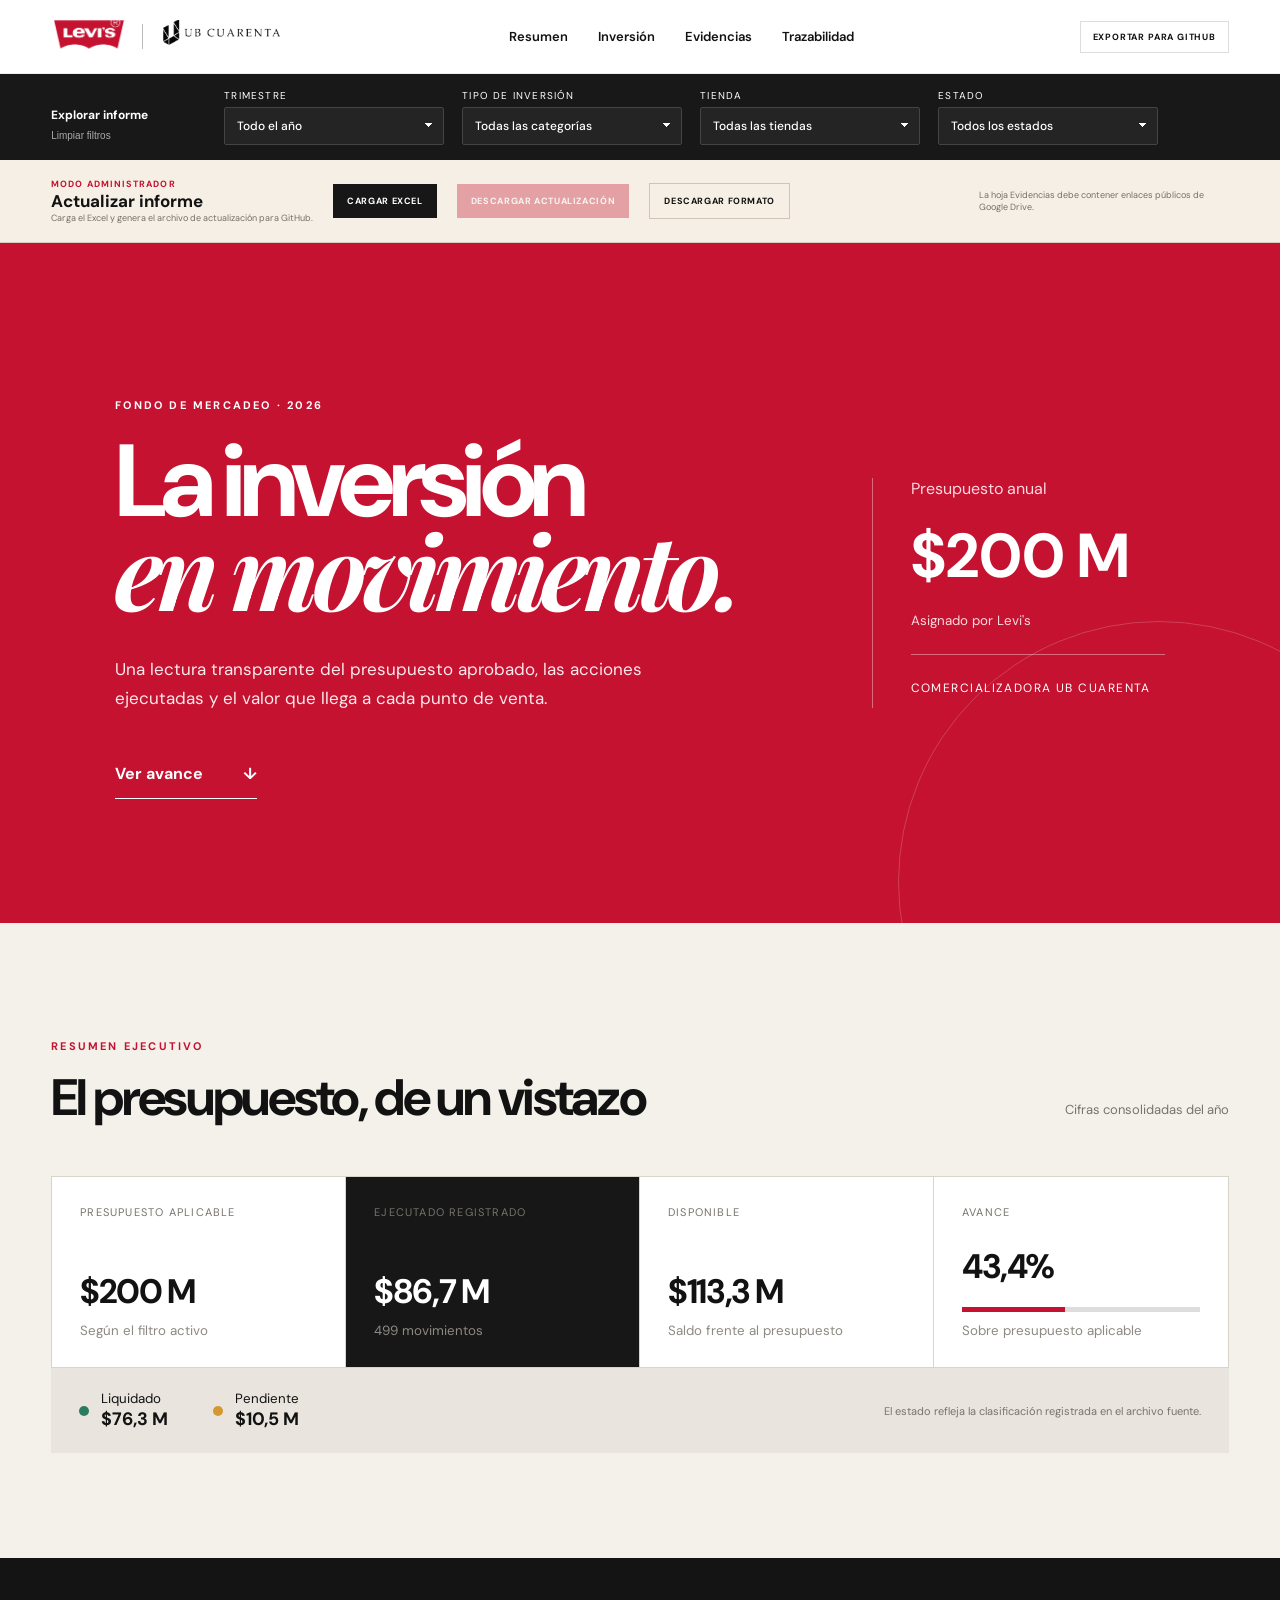
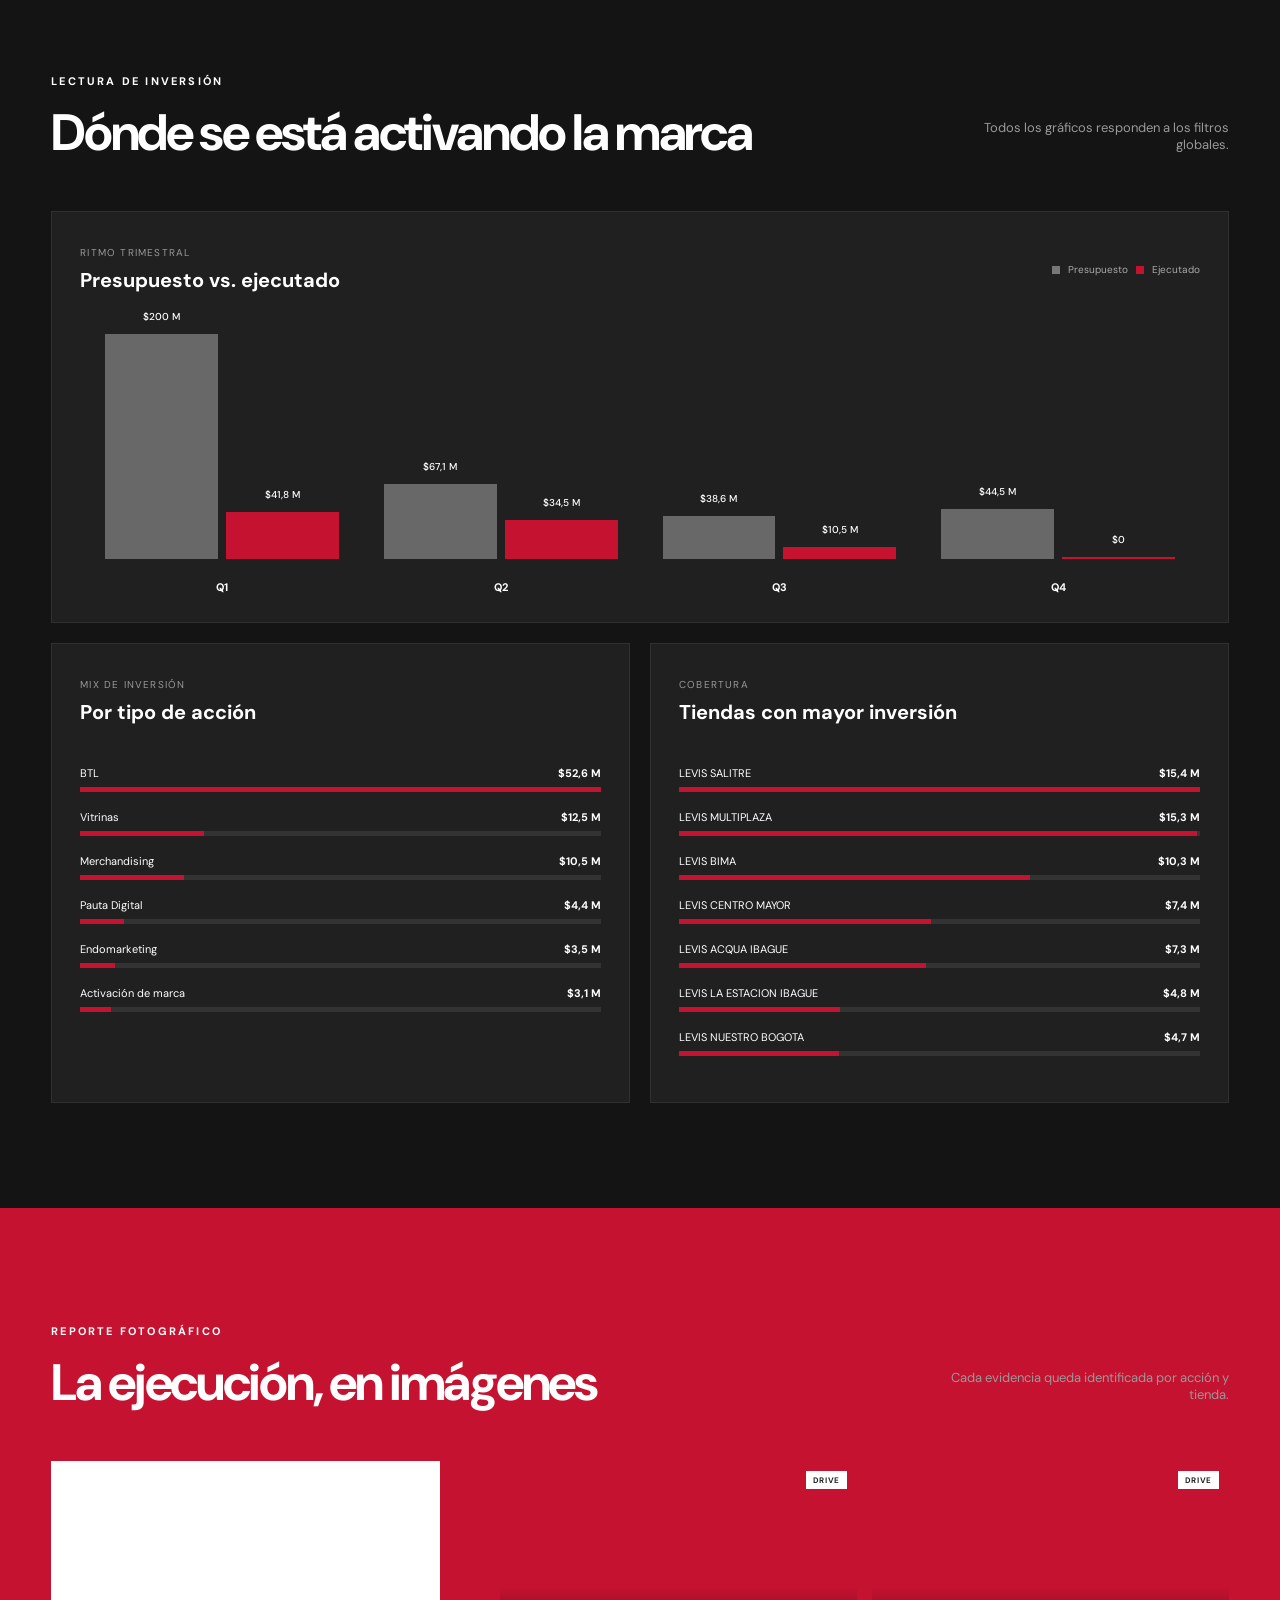
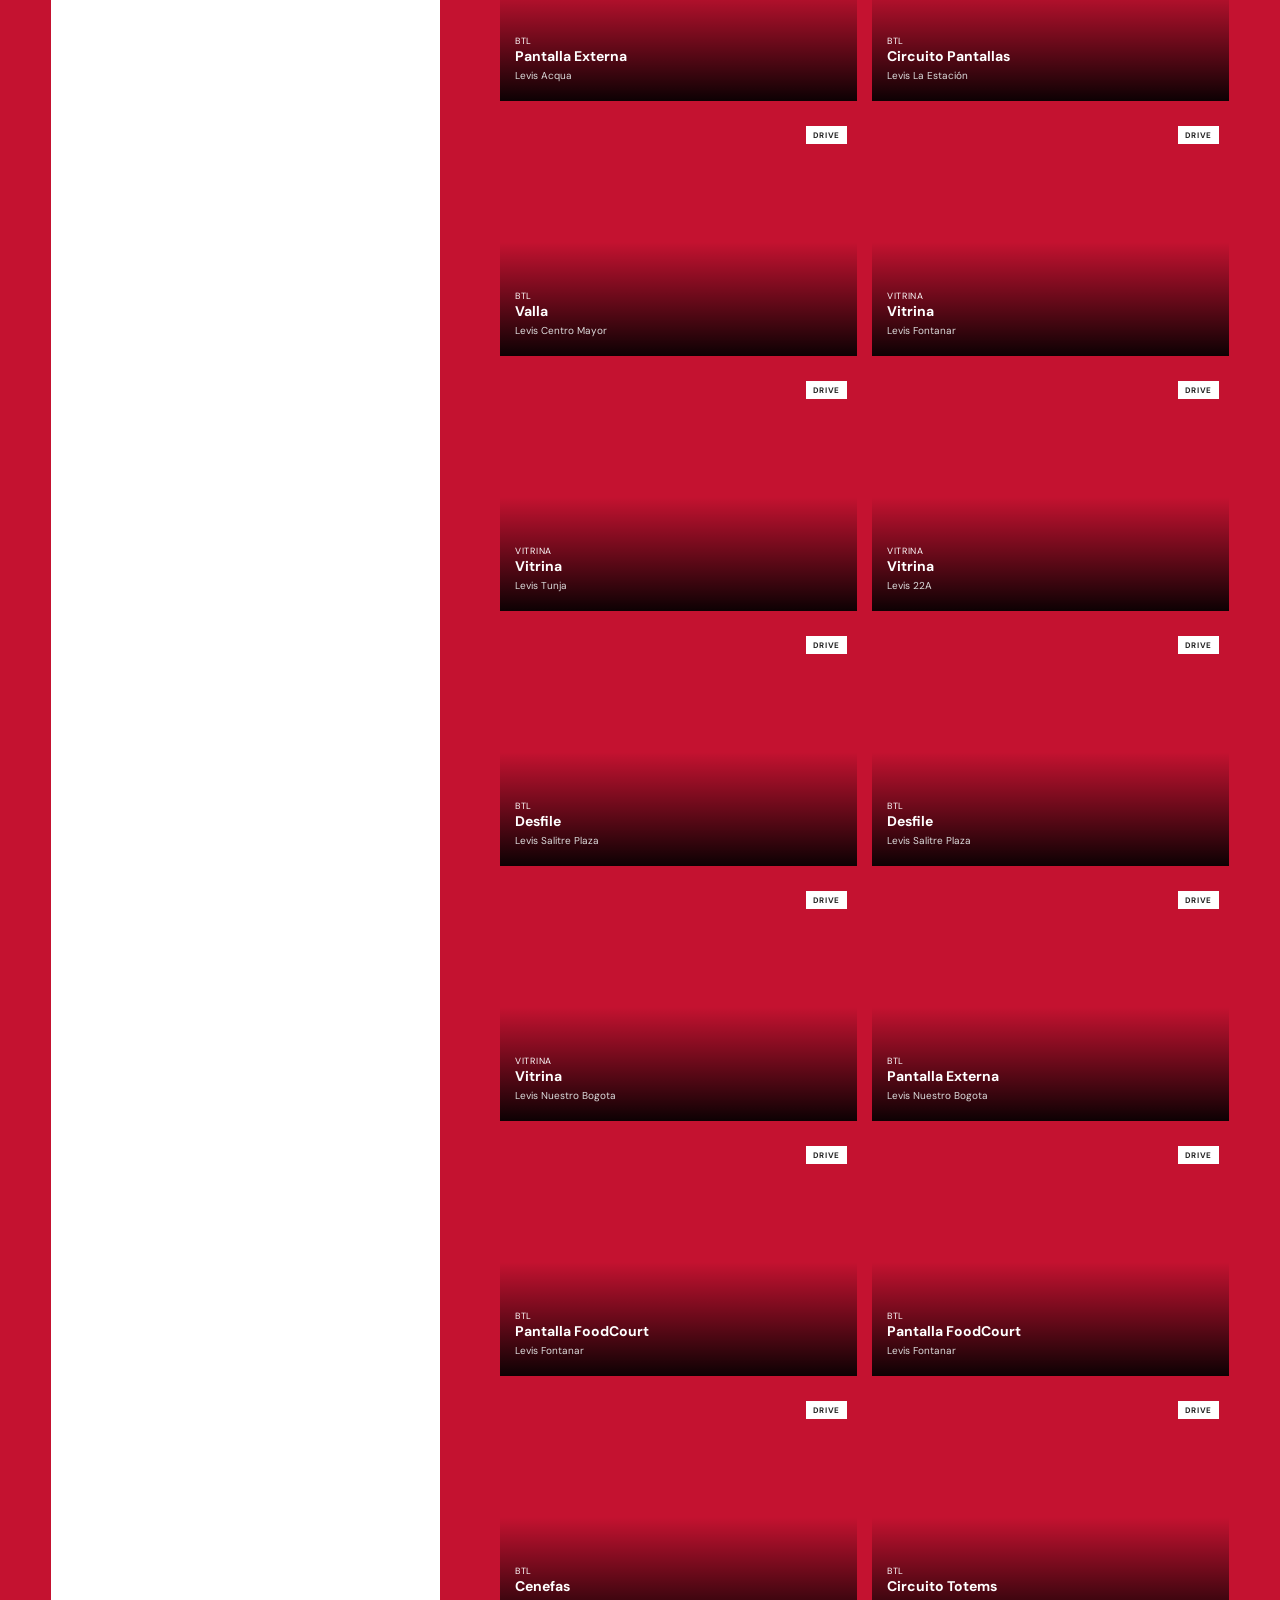
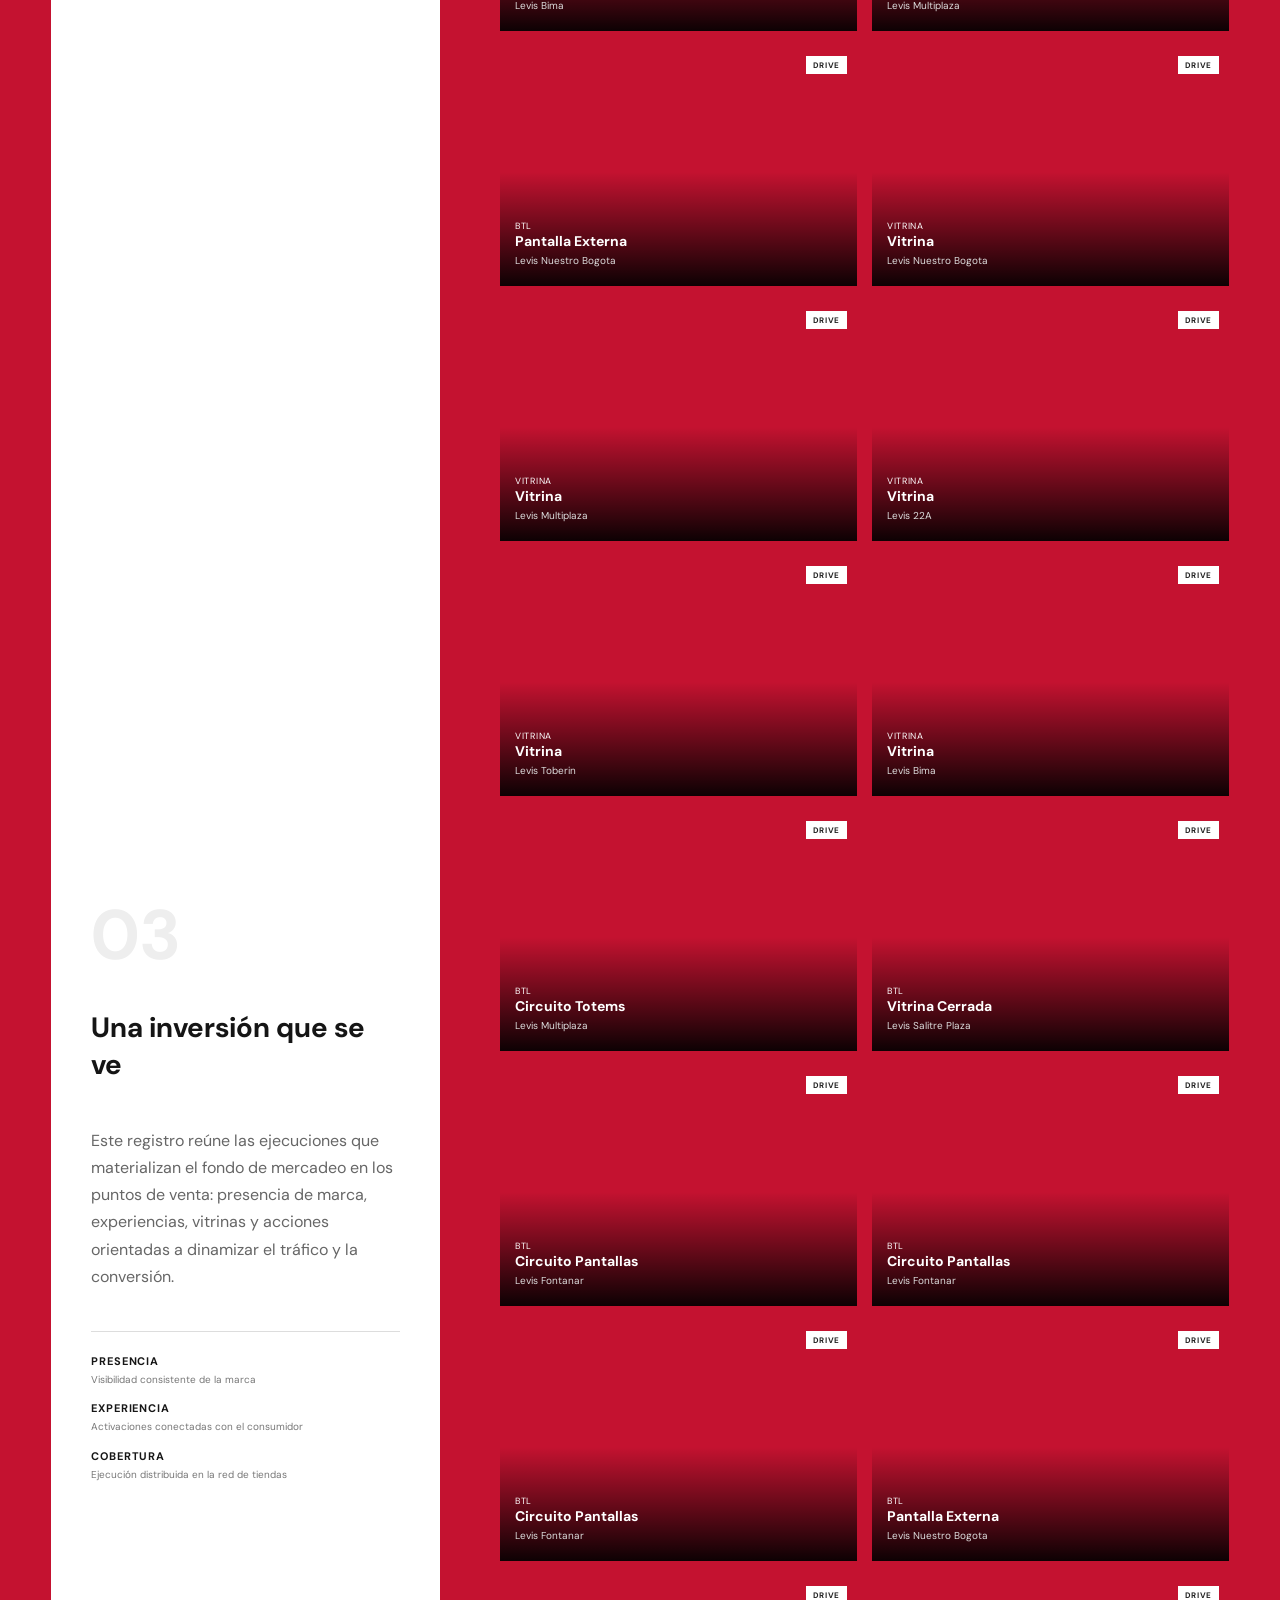
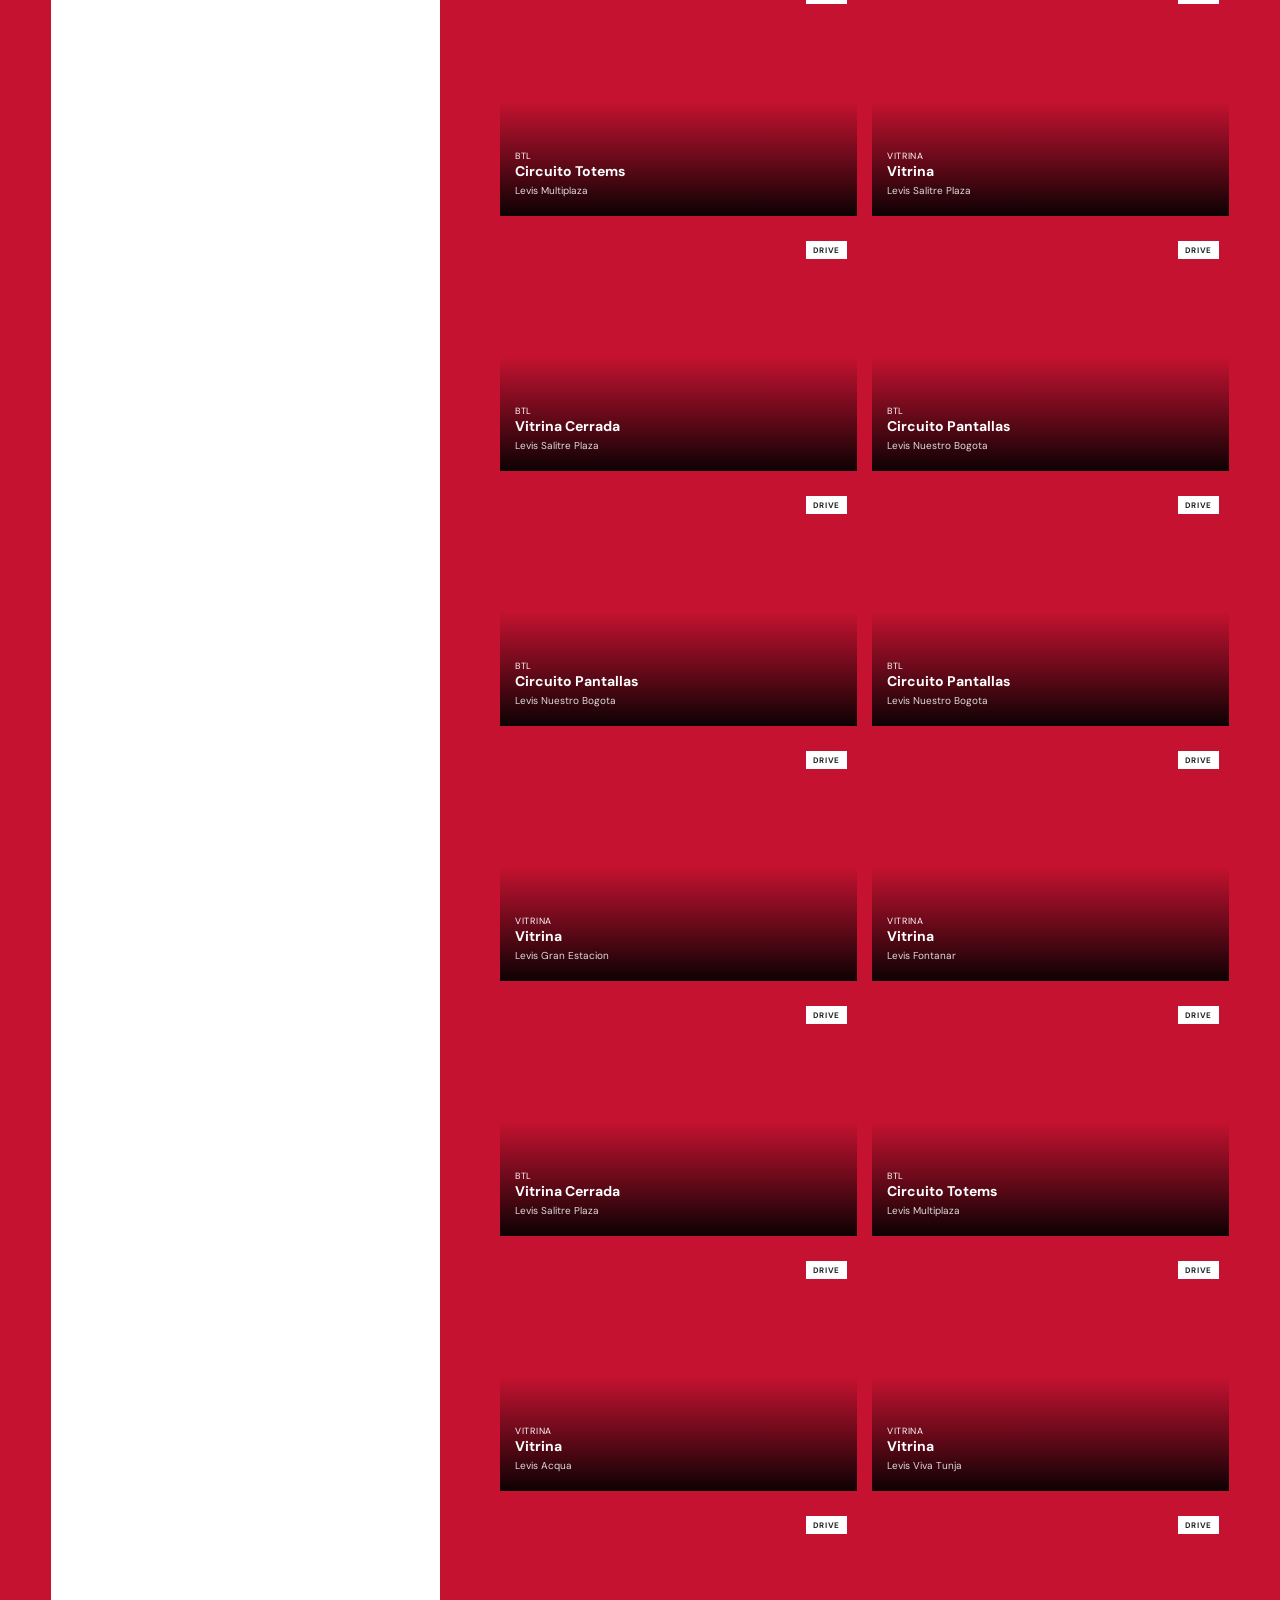
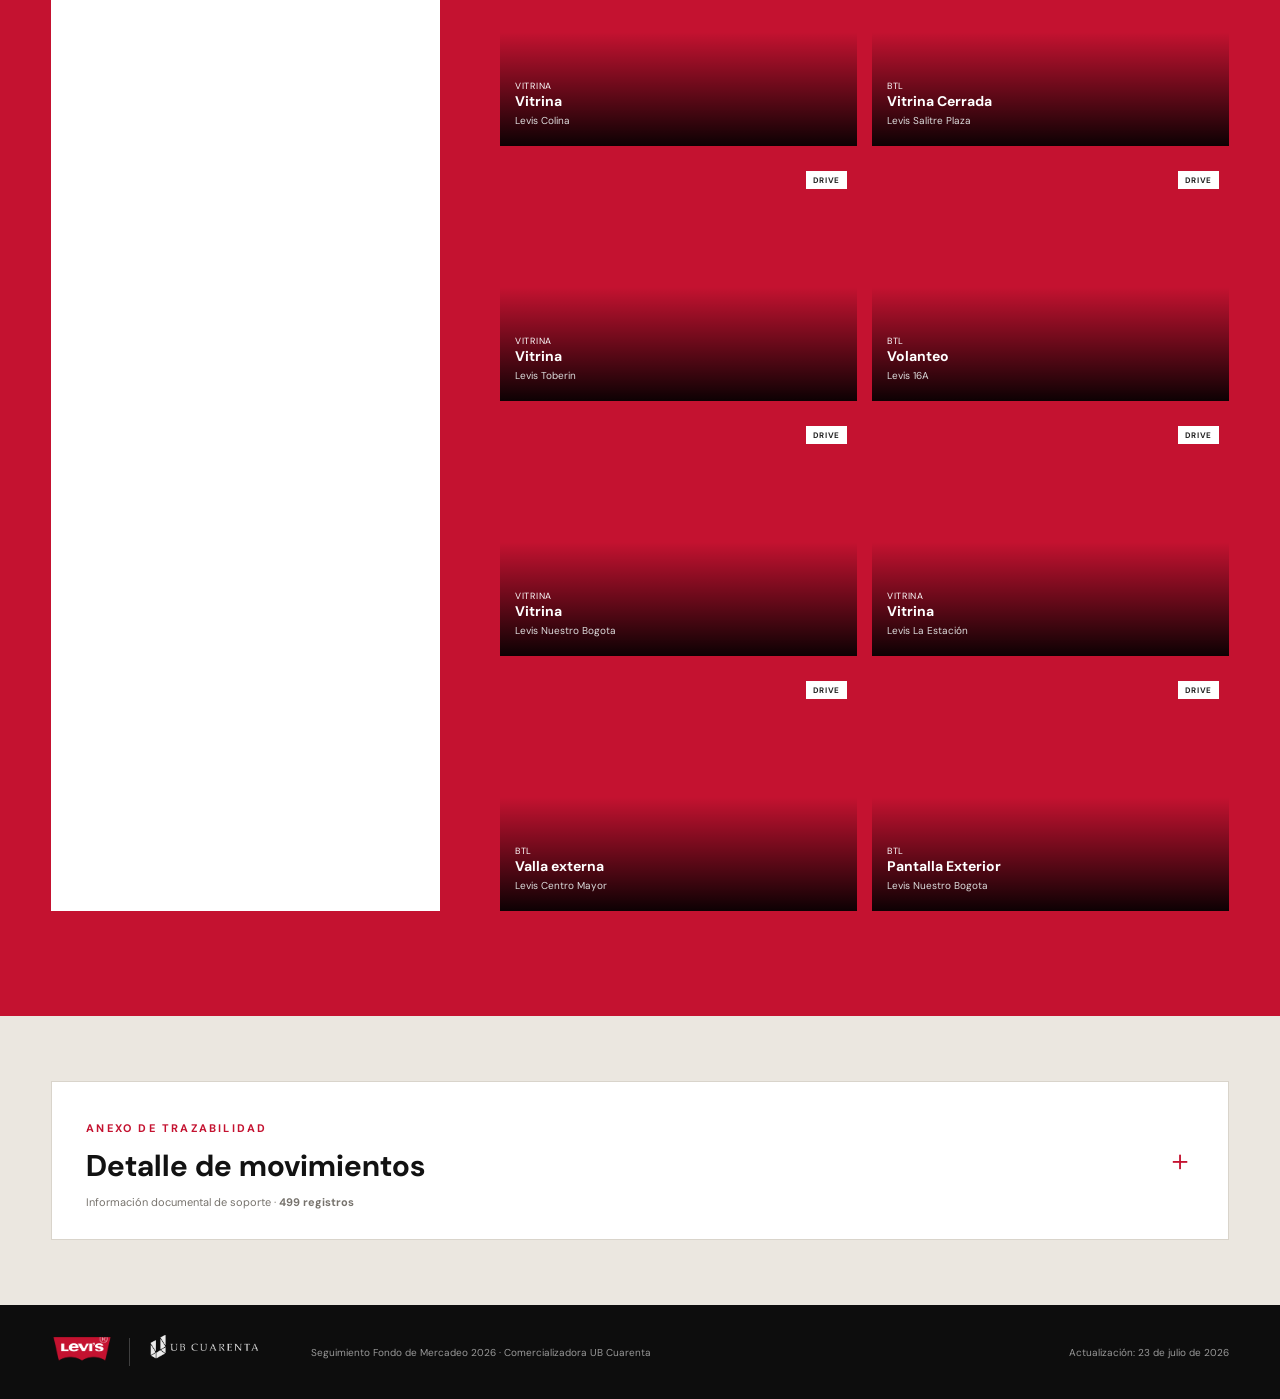
==== admin.html @ 27104c40 "Add files via upload" ====
<!doctype html>
<html lang="es"><head><meta charset="utf-8"><meta name="viewport" content="width=device-width,initial-scale=1"><meta name="description" content="Seguimiento de inversión de mercadeo Levi's 2026"><title>Levi's × UB Cuarenta | Seguimiento 2026</title><link rel="stylesheet" href="assets/css/styles.css"></head>
<body>
<header class="topbar"><a class="brand" href="#inicio" aria-label="Inicio"><span class="logo-box levis-logo"><img src="assets/logos/levis-rojo.png" alt="Levi's"></span><span class="divider"></span><span class="logo-box ub-logo"><img src="assets/logos/ub-cuarenta-negro.png" alt="UB Cuarenta"></span></a><nav><a href="#resumen">Resumen</a><a href="#inversion">Inversión</a><a href="#evidencias">Evidencias</a><a href="#movimientos">Trazabilidad</a></nav><a class="github-export" href="#" role="button">Exportar para GitHub</a><button class="menu" aria-label="Abrir menú">☰</button></header>
<aside class="filters" aria-label="Filtros globales"><div class="filter-title"><span>Explorar informe</span><button id="resetFilters">Limpiar filtros</button></div><label>Trimestre<select id="quarterFilter"><option value="all">Todo el año</option></select></label><label>Tipo de inversión<select id="categoryFilter"><option value="all">Todas las categorías</option></select></label><label>Tienda<select id="storeFilter"><option value="all">Todas las tiendas</option></select></label><label>Estado<select id="statusFilter"><option value="all">Todos los estados</option></select></label></aside>
<section class="admin-panel" id="adminPanel" aria-label="Administración del informe"><div><span>Modo administrador</span><strong>Actualizar informe</strong><small>Carga el Excel y genera el archivo de actualización para GitHub.</small></div><label class="admin-upload">Cargar Excel<input id="importExcel" type="file" accept=".xlsx,.xlsm" hidden></label><button class="admin-download" id="downloadData" type="button" disabled>Descargar actualización</button><a href="downloads/FORMATO SEGUIMIENTO PPTO 2026 CON EVIDENCIAS.xlsx" download>Descargar formato</a><p id="adminStatus">La hoja Evidencias debe contener enlaces públicos de Google Drive.</p></section>
<div class="import-status" id="importStatus" role="status"></div><main>
<section class="hero" id="inicio"><div class="hero-copy"><p class="eyebrow">Fondo de mercadeo · 2026</p><h1>La inversión<br><em>en movimiento.</em></h1><p class="hero-text">Una lectura transparente del presupuesto aprobado, las acciones ejecutadas y el valor que llega a cada punto de venta.</p><a class="primary" href="#resumen">Ver avance <span>↓</span></a></div><div class="hero-stat"><span>Presupuesto anual</span><strong id="heroBudget">$200 M</strong><small>Asignado por Levi's</small><div class="hero-line"></div><p>Comercializadora UB Cuarenta</p></div></section>
<section class="section shell" id="resumen"><div class="section-heading"><div><p class="eyebrow red">Resumen ejecutivo</p><h2>El presupuesto, de un vistazo</h2></div><p id="scopeText">Cifras consolidadas del año</p></div><div class="kpis"><article><span>Presupuesto aplicable</span><strong id="budgetKpi">—</strong><small id="budgetNote">Según el filtro activo</small></article><article class="dark"><span>Ejecutado registrado</span><strong id="executedKpi">—</strong><small id="recordCount">— movimientos</small></article><article><span>Disponible</span><strong id="availableKpi">—</strong><small id="availableNote">—</small></article><article><span>Avance</span><strong id="progressKpi">—</strong><div class="mini-progress"><i id="progressBar"></i></div><small>Sobre presupuesto aplicable</small></article></div><div class="status-strip"><div><span class="dot liquidado"></span><p><small>Liquidado</small><strong id="liquidatedKpi">—</strong></p></div><div><span class="dot pendiente"></span><p><small>Pendiente</small><strong id="pendingKpi">—</strong></p></div><p class="status-explain">El estado refleja la clasificación registrada en el archivo fuente.</p></div></section>
<section class="section dark-section" id="inversion"><div class="shell"><div class="section-heading light"><div><p class="eyebrow">Lectura de inversión</p><h2>Dónde se está activando la marca</h2></div><p>Todos los gráficos responden a los filtros globales.</p></div><div class="chart-grid"><article class="chart-card wide"><div class="card-head"><div><span>Ritmo trimestral</span><h3>Presupuesto vs. ejecutado</h3></div><div class="legend"><i class="planned"></i>Presupuesto <i class="spent"></i>Ejecutado</div></div><div id="quarterChart" class="bar-chart"></div></article><article class="chart-card"><div class="card-head"><div><span>Mix de inversión</span><h3>Por tipo de acción</h3></div></div><div id="categoryChart" class="rank-chart"></div></article><article class="chart-card"><div class="card-head"><div><span>Cobertura</span><h3>Tiendas con mayor inversión</h3></div></div><div id="storeChart" class="rank-chart"></div></article></div></div></section>
<section class="section evidence" id="evidencias"><div class="shell"><div class="section-heading light"><div><p class="eyebrow">Reporte fotográfico</p><h2>La ejecución, en imágenes</h2></div><p>Cada evidencia queda identificada por acción y tienda.</p></div><div class="evidence-layout"><article class="evidence-intro presentation-copy"><span class="big-number">03</span><h3>Una inversión que se ve</h3><p>Este registro reúne las ejecuciones que materializan el fondo de mercadeo en los puntos de venta: presencia de marca, experiencias, vitrinas y acciones orientadas a dinamizar el tráfico y la conversión.</p><div class="evidence-principles"><span><b>Presencia</b>Visibilidad consistente de la marca</span><span><b>Experiencia</b>Activaciones conectadas con el consumidor</span><span><b>Cobertura</b>Ejecución distribuida en la red de tiendas</span></div></article><div id="photoGallery" class="gallery"><div class="empty-gallery"><span>✦</span><p>Registro fotográfico de ejecución</p><small>Las evidencias se presentan por acción y punto de venta.</small></div></div></div></div></section>
<section class="section trace-section" id="movimientos"><div class="shell"><details class="trace-details"><summary><div><p class="eyebrow red">Anexo de trazabilidad</p><h2>Detalle de movimientos</h2><span>Información documental de soporte · <b id="traceCount">259 registros</b></span></div><i>＋</i></summary><div class="trace-content"><p class="trace-note">Este anexo conserva el detalle de documentos, conceptos y proveedores sin interrumpir la lectura principal del informe.</p><div class="table-tools"><label class="search">⌕ <input id="searchInput" type="search" placeholder="Buscar concepto, documento o proveedor"></label><span id="tableCount"></span></div><div class="table-wrap"><table><thead><tr><th>Fecha</th><th>Acción / concepto</th><th>Tienda</th><th>Documento</th><th>Estado</th><th>Tipo de pago</th><th class="num">Valor</th></tr></thead><tbody id="movementRows"></tbody></table></div><button class="secondary" id="showMore">Ver más movimientos</button></div></details></div></section>
</main>
<footer><div class="footer-brands"><span class="logo-box levis-logo footer-levis"><img src="assets/logos/levis-rojo.png" alt="Levi's"></span><span class="footer-divider"></span><span class="logo-box ub-logo footer-ub"><img src="assets/logos/ub-cuarenta-blanco.png" alt="UB Cuarenta"></span></div><p>Seguimiento Fondo de Mercadeo 2026 · Comercializadora UB Cuarenta</p><p>Actualización: <span id="updatedAt"></span></p></footer><script src="assets/js/data.js?v=20260723181025"></script><script src="assets/js/app.js"></script><script src="assets/js/import-excel.js"></script><script src="assets/js/export-github.js"></script></body></html>
---- assets/css/styles.css ----
﻿@import url('https://fonts.googleapis.com/css2?family=DM+Sans:wght@400;500;600;700&family=Playfair+Display:ital,wght@1,700&display=swap');
:root{--red:#c41230;--ink:#121212;--paper:#f4f1eb;--white:#fff;--muted:#77736d;--line:#d9d4cb;--green:#2c7b60;--amber:#d59730}*{box-sizing:border-box}html{scroll-behavior:smooth}body{margin:0;background:var(--paper);color:var(--ink);font-family:'DM Sans',Arial,sans-serif}a{color:inherit;text-decoration:none}.topbar{height:74px;padding:0 4vw;display:flex;align-items:center;justify-content:space-between;background:#fff;border-bottom:1px solid #eee;position:sticky;top:0;z-index:30}.brand{display:flex;gap:15px;align-items:center;font-size:12px;font-weight:700;letter-spacing:.13em}.batwing{background:var(--red);color:#fff;padding:10px 15px;border-radius:3px 3px 10px 10px;font-size:14px;letter-spacing:-.03em}.batwing.small{padding:7px 10px}.divider{height:25px;width:1px;background:#bbb}.topbar nav{display:flex;gap:30px;font-size:13px;font-weight:600}.topbar nav a:hover{color:var(--red)}.menu{display:none;border:0;background:none;font-size:20px}.filters{position:sticky;top:74px;z-index:25;background:#181818;color:#fff;padding:15px 4vw;display:flex;align-items:end;gap:18px;box-shadow:0 8px 18px #0002}.filters label{display:grid;gap:5px;font-size:10px;text-transform:uppercase;letter-spacing:.12em;flex:1;max-width:220px}.filters select{appearance:none;border:1px solid #444;border-radius:2px;background:#242424;color:#fff;padding:10px 30px 10px 12px;font:500 12px 'DM Sans';background-image:linear-gradient(45deg,transparent 50%,#fff 50%),linear-gradient(135deg,#fff 50%,transparent 50%);background-position:calc(100% - 14px) 15px,calc(100% - 10px) 15px;background-size:4px 4px;background-repeat:no-repeat}.filter-title{min-width:155px}.filter-title span{display:block;font-size:12px;font-weight:700}.filter-title button{border:0;background:transparent;color:#aaa;padding:4px 0;font-size:10px;cursor:pointer}.hero{min-height:680px;background:var(--red);color:#fff;padding:100px 9vw 80px;display:grid;grid-template-columns:1.5fr .7fr;align-items:center;gap:10vw;position:relative;overflow:hidden}.hero:after{content:"";position:absolute;width:520px;height:520px;border:1px solid #ffffff30;border-radius:50%;right:-140px;bottom:-220px}.eyebrow{text-transform:uppercase;letter-spacing:.2em;font-size:11px;font-weight:700}.eyebrow.red{color:var(--red)}h1{font-size:clamp(58px,8vw,112px);line-height:.86;letter-spacing:-.065em;margin:25px 0 35px;max-width:850px}h1 em{font-family:'Playfair Display',serif;font-weight:700}.hero-text{max-width:540px;font-size:17px;line-height:1.7;color:#ffe8eb}.primary{display:inline-flex;gap:40px;border-bottom:1px solid #fff;padding:14px 0;margin-top:20px;font-weight:700}.hero-stat{border-left:1px solid #ffffff60;padding-left:38px;z-index:1}.hero-stat span,.hero-stat small{display:block;color:#ffd9df}.hero-stat strong{display:block;font-size:62px;margin:16px 0}.hero-line{height:1px;background:#ffffff60;margin:25px 0}.hero-stat p{font-size:12px;text-transform:uppercase;letter-spacing:.12em}.shell{width:min(1180px,92vw);margin:auto}.section{padding:105px 0;scroll-margin-top:145px}.section-heading{display:flex;justify-content:space-between;align-items:end;margin-bottom:45px;gap:30px}.section-heading h2{font-size:clamp(34px,4vw,56px);letter-spacing:-.045em;margin:8px 0 0}.section-heading>p{color:var(--muted);font-size:13px;max-width:300px;text-align:right}.kpis{display:grid;grid-template-columns:repeat(4,1fr);border:1px solid var(--line);background:#fff}.kpis article{padding:28px;min-height:190px;border-right:1px solid var(--line);display:flex;flex-direction:column}.kpis article:last-child{border:0}.kpis article.dark{background:#171717;color:#fff}.kpis span{font-size:11px;text-transform:uppercase;letter-spacing:.11em;color:var(--muted)}.kpis strong{font-size:34px;margin:auto 0 8px;letter-spacing:-.04em}.kpis small{color:#8d8983}.mini-progress{height:5px;background:#ddd;margin:10px 0}.mini-progress i{display:block;height:100%;background:var(--red);width:0;transition:.5s}.status-strip{display:flex;gap:45px;align-items:center;background:#e9e5de;padding:22px 28px}.status-strip>div{display:flex;gap:12px;align-items:center}.status-strip p{margin:0}.status-strip small,.status-strip strong{display:block}.status-strip strong{font-size:18px}.dot{width:10px;height:10px;border-radius:50%}.dot.liquidado{background:var(--green)}.dot.pendiente{background:var(--amber)}.status-explain{margin-left:auto!important;font-size:11px;color:var(--muted)}.dark-section{background:#141414;color:#fff}.section-heading.light>p{color:#999}.chart-grid{display:grid;grid-template-columns:1fr 1fr;gap:20px}.chart-card{background:#202020;border:1px solid #303030;padding:28px;min-height:390px}.chart-card.wide{grid-column:1/-1}.card-head{display:flex;justify-content:space-between;margin-bottom:35px}.card-head span{color:#999;font-size:10px;text-transform:uppercase;letter-spacing:.12em}.card-head h3{font-size:20px;margin:6px 0}.legend{font-size:10px;color:#aaa;display:flex;gap:8px;align-items:center}.legend i{width:8px;height:8px;display:inline-block}.planned{background:#777}.spent{background:var(--red)}.bar-chart{height:260px;display:flex;gap:45px;align-items:end;padding:0 25px}.bar-group{flex:1;display:grid;grid-template-columns:1fr 1fr;gap:8px;height:100%;align-items:end;position:relative;padding-bottom:35px}.bar{min-height:2px;position:relative;transition:.5s}.bar.plan{background:#686868}.bar.actual{background:var(--red)}.bar em{position:absolute;top:-24px;left:50%;transform:translateX(-50%);font:500 10px 'DM Sans';font-style:normal;white-space:nowrap}.bar-label{position:absolute;bottom:0;left:0;right:0;text-align:center;font-size:11px;font-weight:700}.rank-row{margin:18px 0}.rank-label{display:flex;justify-content:space-between;gap:15px;font-size:11px;margin-bottom:7px}.rank-label span:first-child{overflow:hidden;text-overflow:ellipsis;white-space:nowrap}.rank-label b{white-space:nowrap}.track{height:5px;background:#333}.track i{display:block;height:100%;background:var(--red)}.table-tools{display:flex;justify-content:space-between;align-items:center;margin-bottom:18px}.search{background:#fff;border:1px solid var(--line);padding:12px 15px;display:flex;gap:8px;width:min(430px,70%)}.search input{border:0;outline:0;width:100%;font:inherit;background:transparent}.table-tools span{font-size:12px;color:var(--muted)}.table-wrap{overflow:auto;background:#fff;border:1px solid var(--line)}table{border-collapse:collapse;width:100%;font-size:12px}th{text-align:left;text-transform:uppercase;letter-spacing:.09em;font-size:9px;color:var(--muted);padding:15px;border-bottom:1px solid var(--line)}td{padding:16px 15px;border-bottom:1px solid #eee;vertical-align:top}td:nth-child(2){min-width:260px;font-weight:600}td:nth-child(3){min-width:170px}.num{text-align:right}.pill{display:inline-block;padding:5px 8px;border-radius:20px;font-size:9px;font-weight:700}.pill.liquidado{background:#e2f0ea;color:#23634e}.pill.pendiente{background:#f8ecd6;color:#885f18}.secondary{border:1px solid #222;background:transparent;padding:12px 20px;margin-top:18px;font:600 11px 'DM Sans';cursor:pointer}.evidence{background:var(--red);color:#fff}.evidence-layout{display:grid;grid-template-columns:.8fr 1.5fr;gap:60px}.evidence-intro{background:#fff;color:#151515;padding:40px}.big-number{font-size:70px;color:#eee;font-weight:700}.evidence-intro h3{font-size:28px}.evidence-intro p{line-height:1.7;color:#666}.upload{display:inline-block;background:#151515;color:#fff;padding:14px 18px;margin:20px 0 8px;cursor:pointer;font-size:12px;font-weight:700}.evidence-intro small{display:block;color:#999}.gallery{display:grid;grid-template-columns:repeat(2,1fr);gap:15px;min-height:400px}.empty-gallery{grid-column:1/-1;border:1px dashed #ffffff80;display:flex;flex-direction:column;align-items:center;justify-content:center;text-align:center}.empty-gallery span{font-size:40px}.empty-gallery p{font-weight:700}.empty-gallery small{color:#ffdbe0}.photo{min-height:210px;background-size:cover;background-position:center;position:relative}.photo span{position:absolute;bottom:0;left:0;right:0;padding:30px 14px 12px;background:linear-gradient(transparent,#000b);font-size:11px}footer{padding:30px 4vw;background:#0d0d0d;color:#999;display:flex;align-items:center;gap:30px;font-size:10px}footer p:last-child{margin-left:auto}@media(max-width:850px){.topbar nav{display:none}.menu{display:block}.filters{overflow:auto;align-items:end}.filter-title{display:none}.filters label{min-width:155px}.hero{grid-template-columns:1fr;padding-top:70px}.hero-stat{display:none}.kpis{grid-template-columns:1fr 1fr}.chart-grid{grid-template-columns:1fr}.chart-card{grid-column:auto!important}.evidence-layout{grid-template-columns:1fr}.section-heading{align-items:start;flex-direction:column}.section-heading>p{text-align:left}.status-explain{display:none}}@media(max-width:520px){.hero{min-height:600px}.kpis{grid-template-columns:1fr}.kpis article{min-height:145px;border-right:0;border-bottom:1px solid var(--line)}.bar-chart{gap:15px;padding:0}.chart-grid{display:block}.chart-card{margin-bottom:15px;padding:18px}.gallery{grid-template-columns:1fr}.status-strip{gap:18px}.topbar{height:65px}.filters{top:65px}.section{padding:75px 0}footer{flex-wrap:wrap}footer p:last-child{margin-left:0}}
.trace-section{background:#ebe7e0;padding:65px 0}.trace-details{background:#fff;border:1px solid var(--line)}.trace-details summary{list-style:none;cursor:pointer;padding:28px 34px;display:flex;align-items:center;justify-content:space-between}.trace-details summary::-webkit-details-marker{display:none}.trace-details summary h2{font-size:30px;margin:5px 0}.trace-details summary span{font-size:11px;color:var(--muted)}.trace-details summary>i{font-style:normal;font-size:28px;color:var(--red);transition:.25s}.trace-details[open] summary>i{transform:rotate(45deg)}.trace-content{border-top:1px solid var(--line);padding:28px 34px 34px}.trace-note{font-size:12px;color:var(--muted);margin:0 0 22px}.photo-form{display:grid;gap:13px;margin-top:22px}.photo-form>label{display:grid;gap:5px;font-size:10px;text-transform:uppercase;letter-spacing:.1em;font-weight:700}.photo-form select,.photo-form input,.photo-form textarea{width:100%;border:1px solid #d8d4cd;background:#f7f5f1;padding:11px 12px;font:12px 'DM Sans';outline:none}.photo-form textarea{resize:vertical}.photo-form select:focus,.photo-form input:focus,.photo-form textarea:focus{border-color:var(--red)}.file-box input{position:absolute;opacity:0;pointer-events:none}.file-box span{border:1px dashed #aaa;padding:13px;text-align:center;text-transform:none;letter-spacing:0;font-weight:500;cursor:pointer}.photo-form .upload{border:0;margin:2px 0 0;text-align:center}.photo{min-height:240px;overflow:hidden}.photo-info{position:absolute!important;bottom:0;left:0;right:0;padding:48px 15px 15px!important;background:linear-gradient(transparent,#000e)!important}.photo-info b,.photo-info small,.photo-info em{display:block}.photo-info b{font-size:14px}.photo-info small{font-size:10px;color:#ddd;margin:4px 0}.photo-info em{font-size:9px;color:#fff;text-transform:uppercase;letter-spacing:.08em;font-style:normal}.photo-description{font-size:10px!important;color:#ddd;margin-top:6px}@media(max-width:520px){.trace-details summary,.trace-content{padding:22px}.trace-details summary h2{font-size:24px}}
.logo-box{display:inline-block;overflow:hidden;position:relative;flex:none}.logo-box img{display:block;width:100%;height:auto}.levis-logo{width:76px;height:36px}.levis-logo img{transform:translateY(-12px)}.ub-logo{width:126px;height:34px}.ub-logo img{transform:translateY(-20px)}.footer-brands{display:flex;align-items:center;gap:16px;min-width:230px}.footer-divider{width:1px;height:28px;background:#ffffff35}.footer-levis{width:62px;height:32px}.footer-levis img{transform:translateY(-10px)}.footer-ub{width:116px;height:34px}.footer-ub img{transform:translateY(-18px)}@media(max-width:520px){.ub-logo{width:105px}.footer-brands{min-width:auto}}
.payment-pill{display:inline-block;padding:5px 8px;border:1px solid #d9d4cb;border-radius:20px;font-size:9px;font-weight:700;white-space:nowrap}.payment-pill.bono{background:#f0e7f7;color:#674080;border-color:#dac5e8}.payment-pill.efectivo{background:#edf0f2;color:#48535d;border-color:#d5dade}
.header-import{background:var(--red);color:#fff;padding:10px 14px;font-size:10px;font-weight:700;text-transform:uppercase;letter-spacing:.08em;cursor:pointer;white-space:nowrap}.import-status{position:fixed;right:20px;bottom:20px;z-index:60;background:#171717;color:#fff;padding:12px 16px;box-shadow:0 8px 30px #0004;font-size:11px;max-width:360px;opacity:0;transform:translateY(10px);pointer-events:none;transition:.25s}.import-status.show{opacity:1;transform:none}.import-status.success{background:#215f4b}.import-status.error{background:#8e1d2c}.photo.drive-photo:after{content:'Drive';position:absolute;right:10px;top:10px;background:#fff;color:#222;padding:4px 7px;font-size:8px;font-weight:700;text-transform:uppercase;letter-spacing:.08em}@media(max-width:850px){.header-import{margin-left:auto;margin-right:12px}}@media(max-width:520px){.header-import{padding:9px;font-size:8px}}
.drive-steps{list-style:none;padding:0;margin:22px 0;display:grid;gap:16px;counter-reset:step}.drive-steps li{position:relative;padding-left:36px;counter-increment:step}.drive-steps li:before{content:counter(step);position:absolute;left:0;top:0;width:24px;height:24px;border-radius:50%;background:var(--red);color:#fff;display:grid;place-items:center;font-size:10px;font-weight:700}.drive-steps b,.drive-steps span{display:block}.drive-steps b{font-size:12px}.drive-steps span{font-size:10px;color:#777;margin-top:3px;line-height:1.5}.template-download{display:block;background:#151515;color:#fff;padding:14px 16px;margin:20px 0 9px;text-align:center;font-size:11px;font-weight:700}
.github-export{border:1px solid #ddd;padding:9px 12px;font-size:9px;font-weight:700;text-transform:uppercase;letter-spacing:.09em;white-space:nowrap;transition:.2s}.github-export:hover{border-color:var(--red);color:var(--red)}.presentation-copy{display:flex;flex-direction:column;justify-content:center}.evidence-principles{display:grid;gap:14px;margin-top:25px;padding-top:22px;border-top:1px solid #ddd}.evidence-principles span{font-size:10px;color:#777;line-height:1.45}.evidence-principles b{display:block;color:#161616;font-size:11px;text-transform:uppercase;letter-spacing:.08em;margin-bottom:3px}@media(max-width:850px){.github-export{margin-left:auto;margin-right:12px}}@media print{.github-export{display:none!important}}
.admin-panel{display:none;background:#f5efe5;border-bottom:1px solid #dacfbf;padding:18px 4vw;align-items:center;gap:20px;position:sticky;top:74px;z-index:28}.admin-mode .admin-panel{display:flex}.admin-panel>div{display:grid;min-width:260px}.admin-panel>div span{font-size:9px;text-transform:uppercase;letter-spacing:.12em;color:var(--red);font-weight:700}.admin-panel>div strong{font-size:17px}.admin-panel>div small,.admin-panel p{font-size:9px;color:#776f65}.admin-panel p{margin-left:auto;max-width:250px}.admin-upload,.admin-download,.admin-panel>a{border:0;padding:11px 14px;font:700 9px 'DM Sans';text-transform:uppercase;letter-spacing:.07em;cursor:pointer;white-space:nowrap}.admin-upload{background:#171717;color:#fff}.admin-download{background:var(--red);color:#fff}.admin-download:disabled{opacity:.35;cursor:not-allowed}.admin-panel>a{border:1px solid #cfc4b6}@media(max-width:900px){.admin-panel{position:relative;top:0;flex-wrap:wrap}.admin-panel p{margin-left:0;max-width:none;width:100%}}
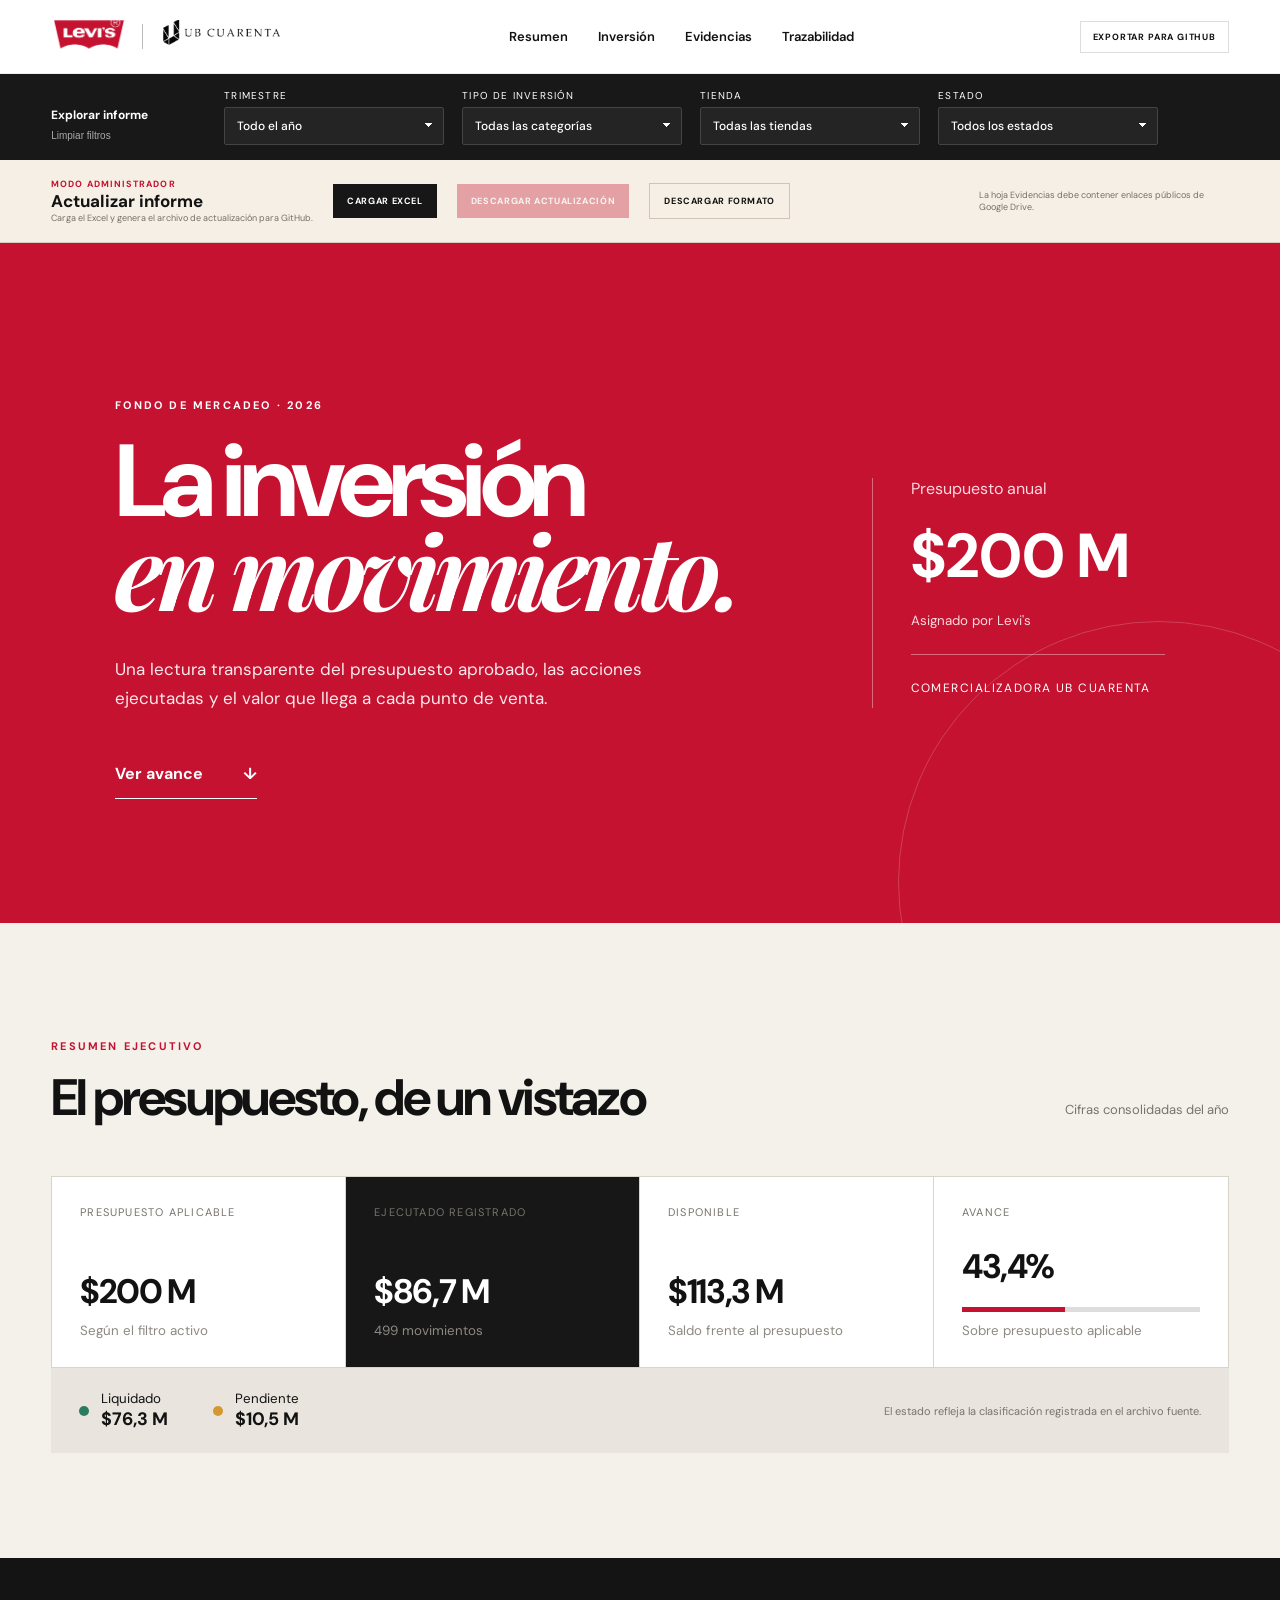
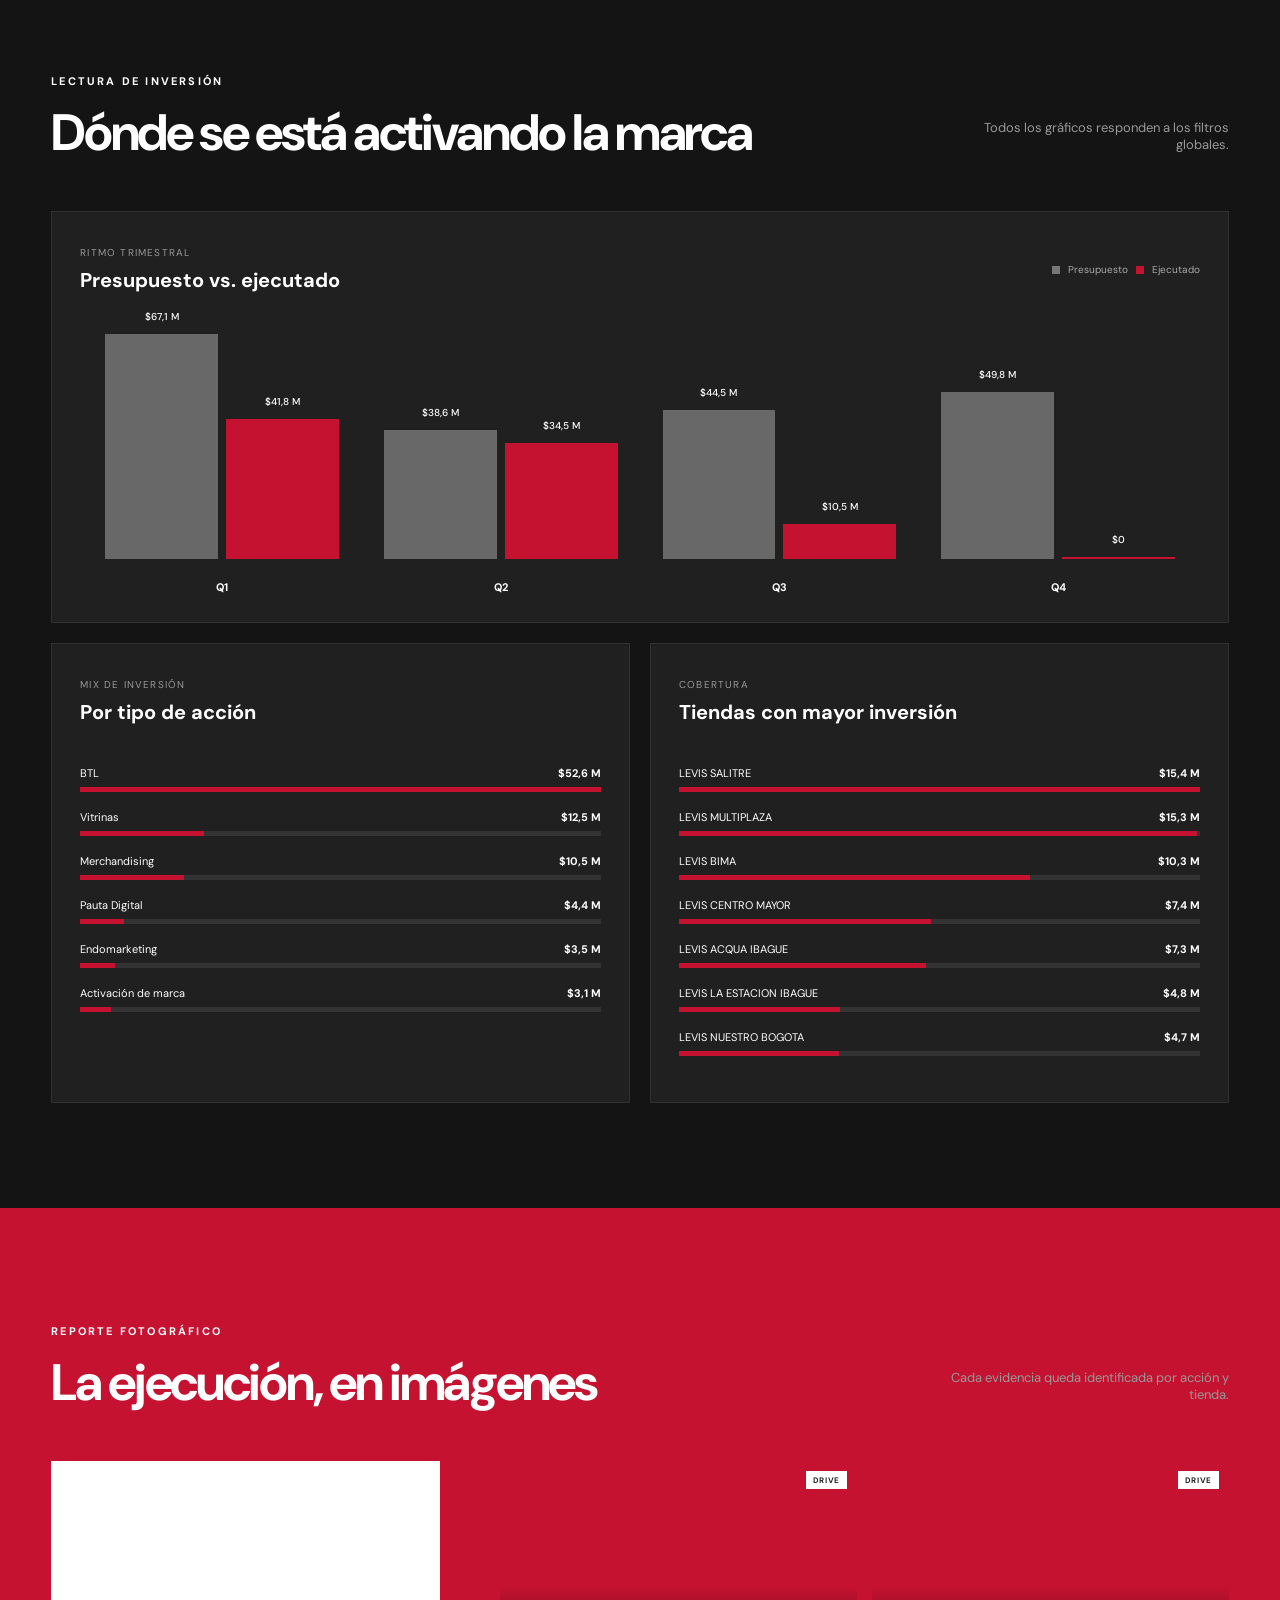
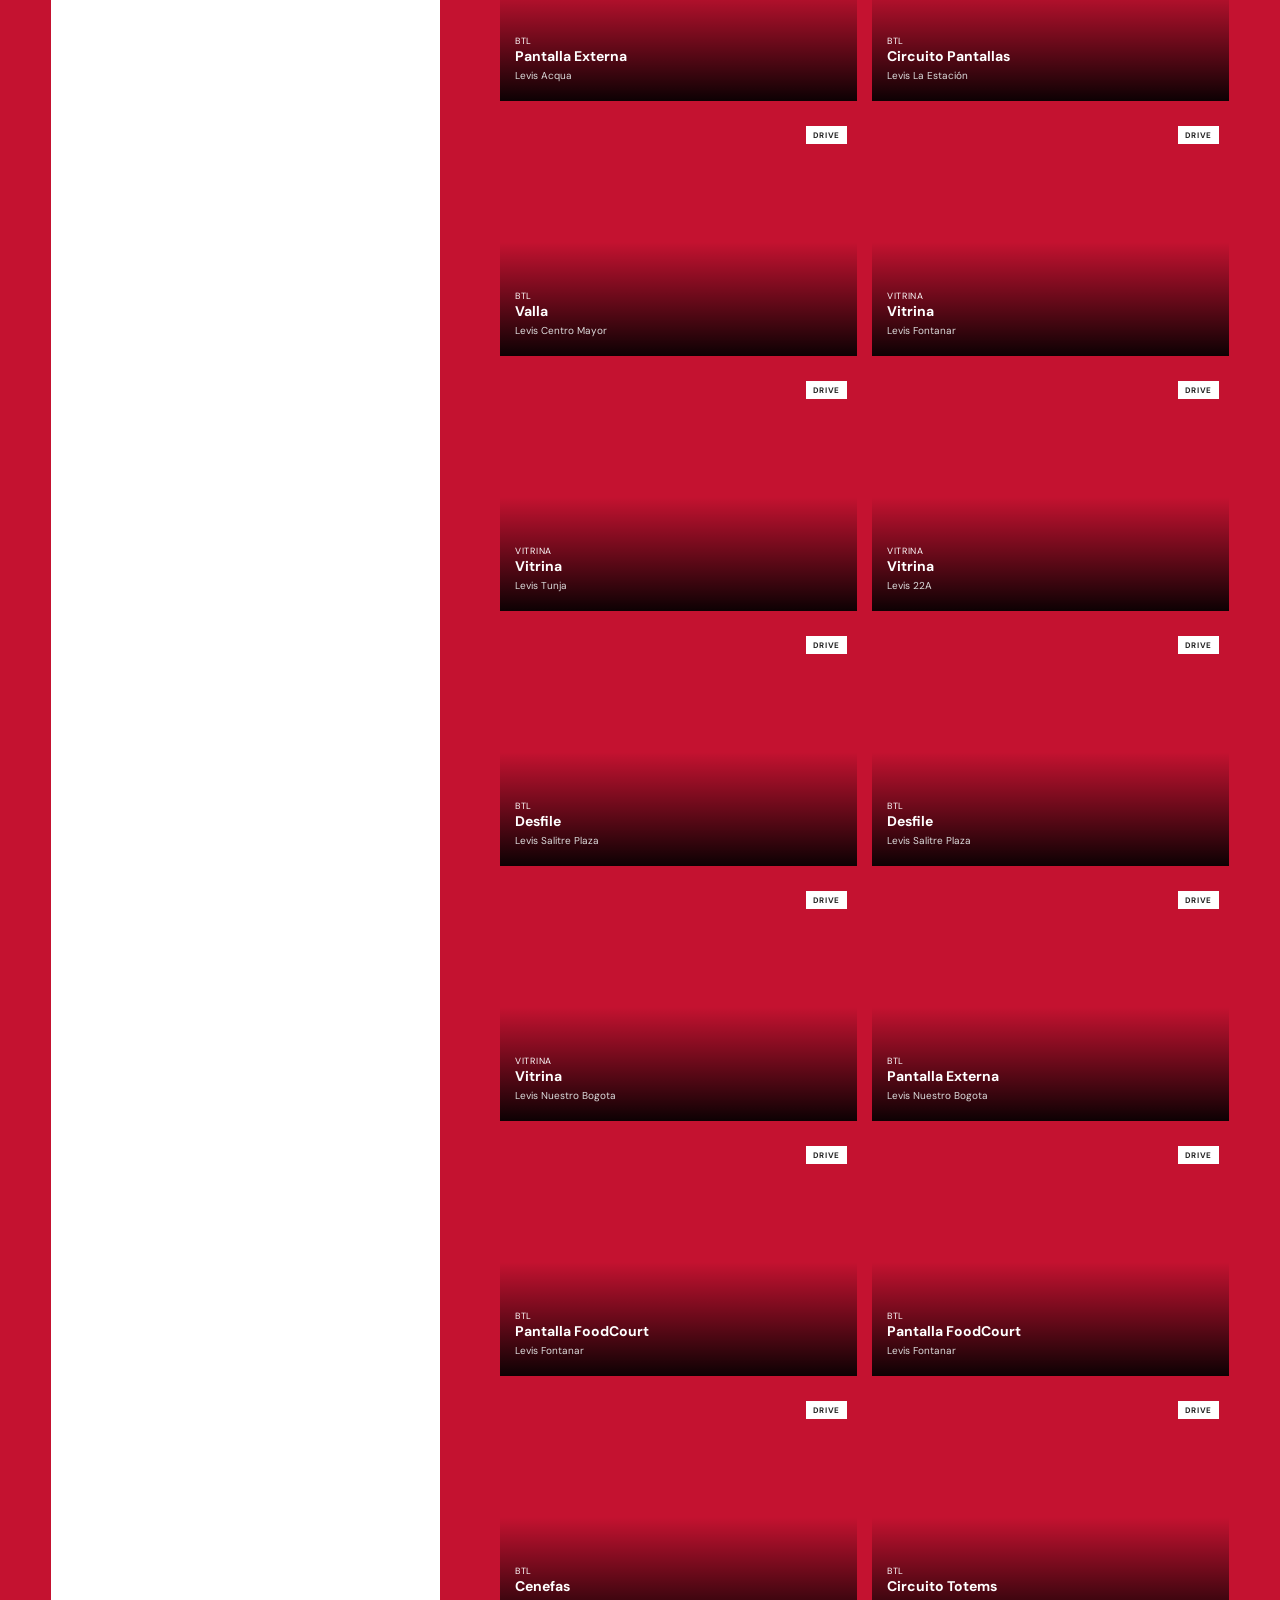
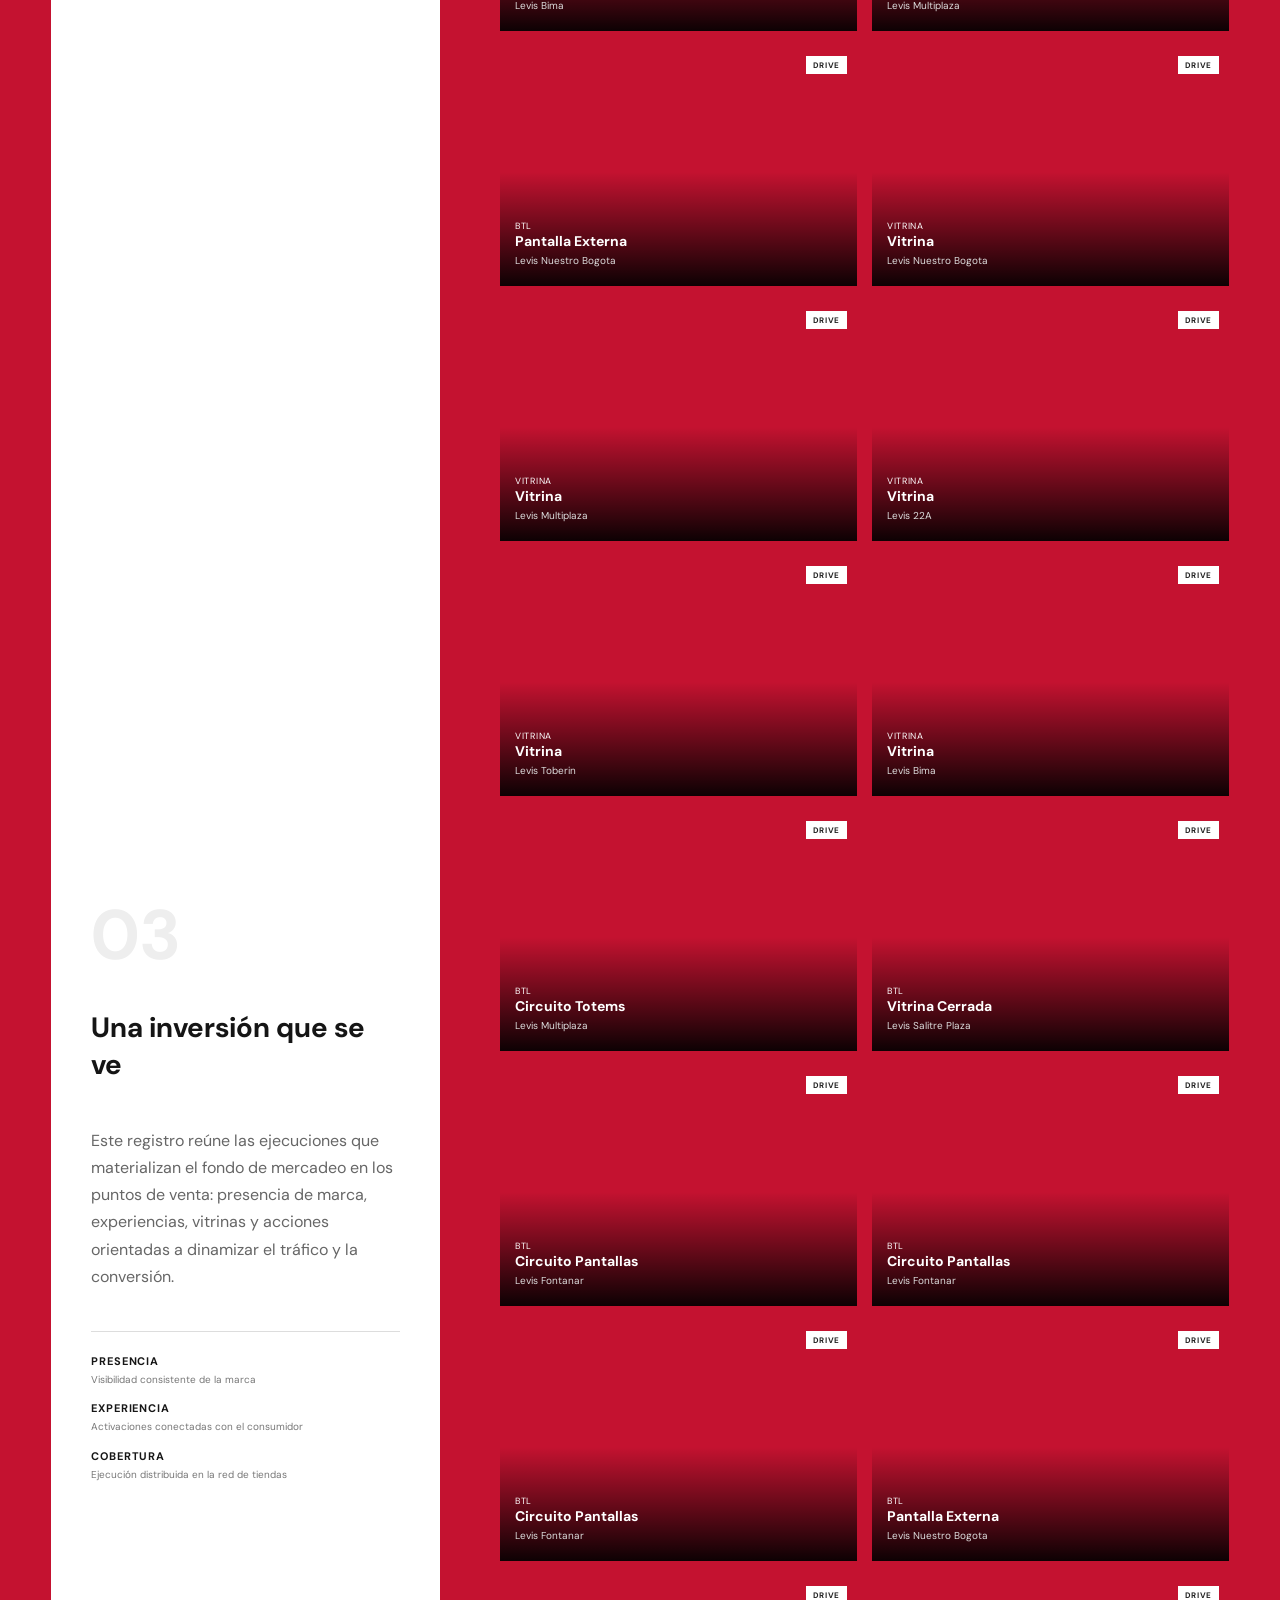
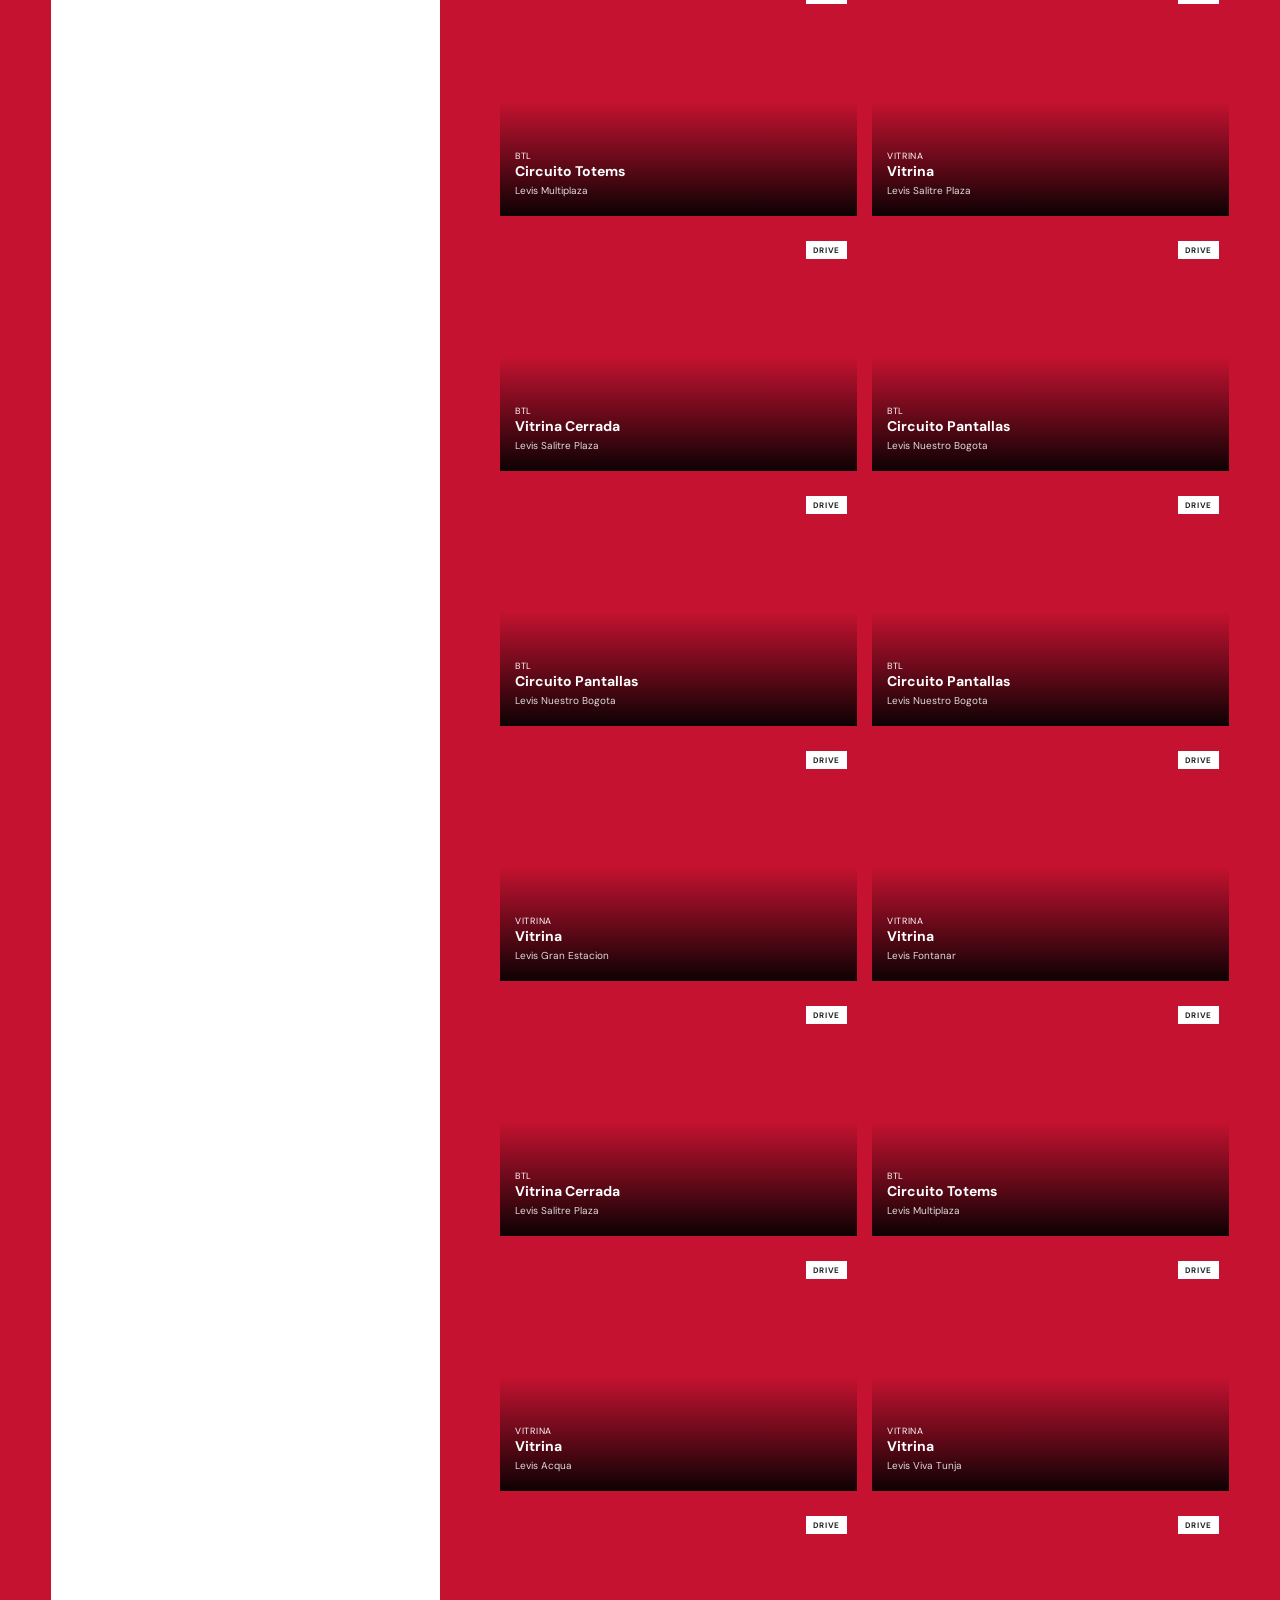
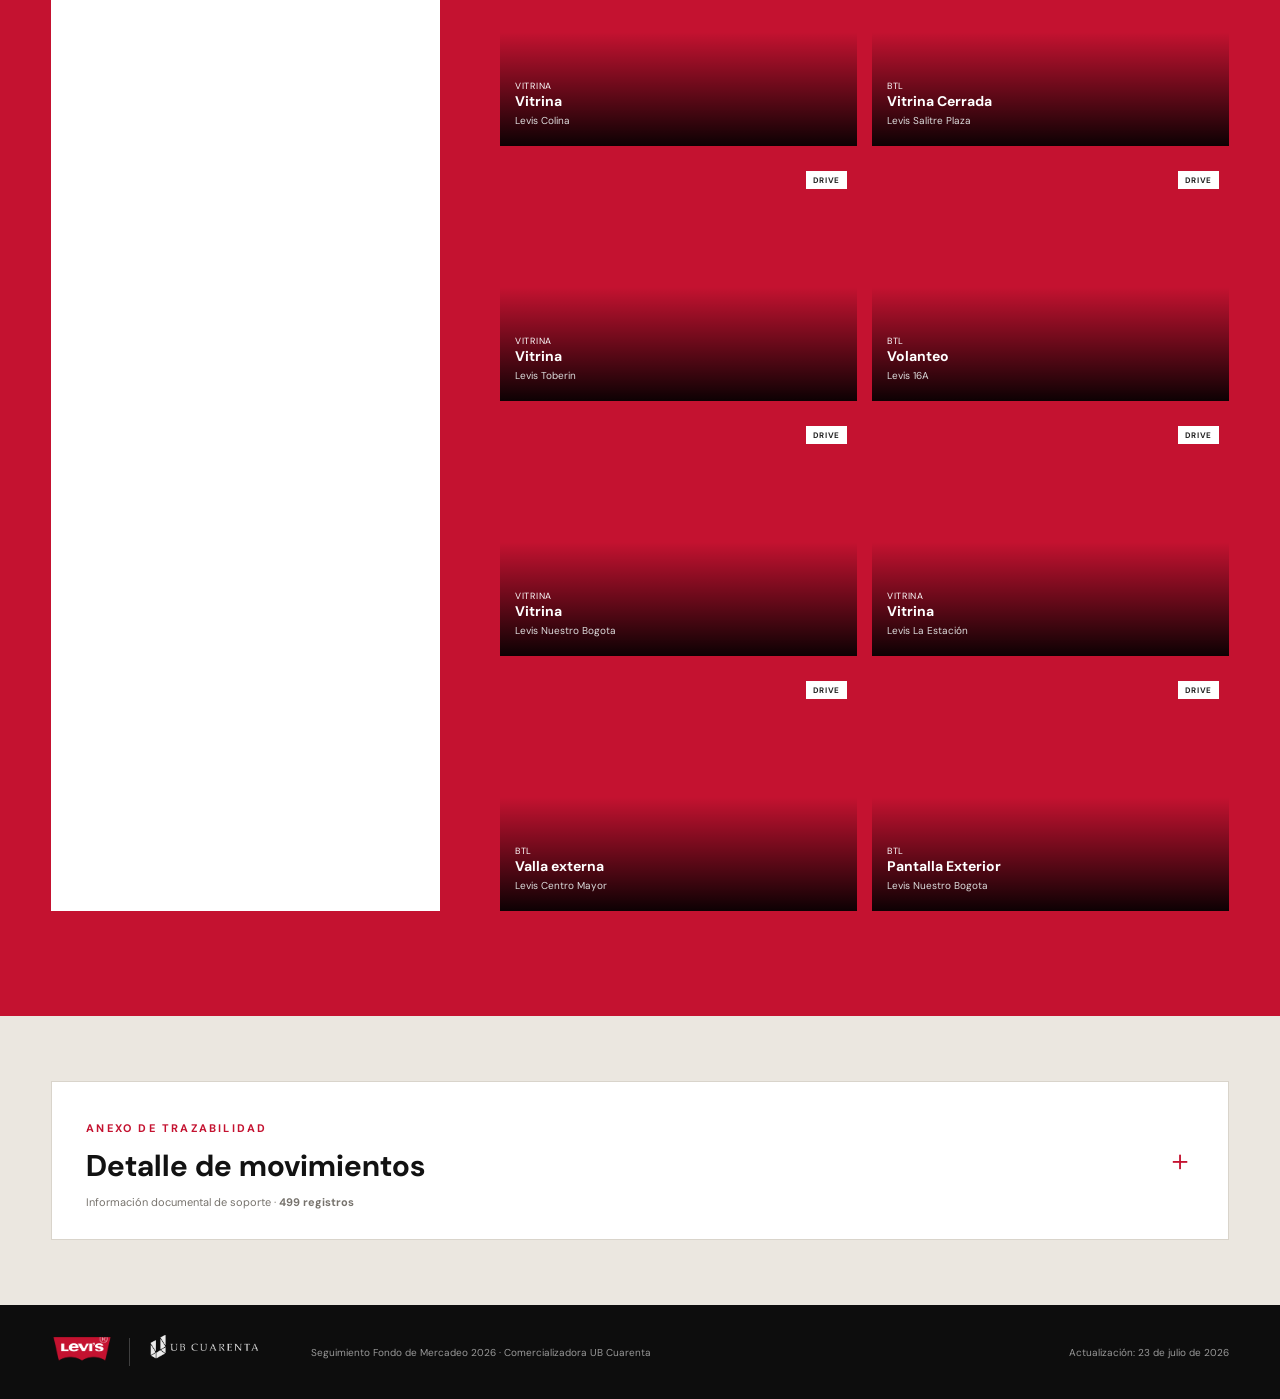
==== commit 6b60cde4: "Add files via upload" ====
--- a/admin.html
+++ b/admin.html
@@ -11,7 +11,7 @@
 <section class="section evidence" id="evidencias"><div class="shell"><div class="section-heading light"><div><p class="eyebrow">Reporte fotográfico</p><h2>La ejecución, en imágenes</h2></div><p>Cada evidencia queda identificada por acción y tienda.</p></div><div class="evidence-layout"><article class="evidence-intro presentation-copy"><span class="big-number">03</span><h3>Una inversión que se ve</h3><p>Este registro reúne las ejecuciones que materializan el fondo de mercadeo en los puntos de venta: presencia de marca, experiencias, vitrinas y acciones orientadas a dinamizar el tráfico y la conversión.</p><div class="evidence-principles"><span><b>Presencia</b>Visibilidad consistente de la marca</span><span><b>Experiencia</b>Activaciones conectadas con el consumidor</span><span><b>Cobertura</b>Ejecución distribuida en la red de tiendas</span></div></article><div id="photoGallery" class="gallery"><div class="empty-gallery"><span>✦</span><p>Registro fotográfico de ejecución</p><small>Las evidencias se presentan por acción y punto de venta.</small></div></div></div></div></section>
 <section class="section trace-section" id="movimientos"><div class="shell"><details class="trace-details"><summary><div><p class="eyebrow red">Anexo de trazabilidad</p><h2>Detalle de movimientos</h2><span>Información documental de soporte · <b id="traceCount">259 registros</b></span></div><i>＋</i></summary><div class="trace-content"><p class="trace-note">Este anexo conserva el detalle de documentos, conceptos y proveedores sin interrumpir la lectura principal del informe.</p><div class="table-tools"><label class="search">⌕ <input id="searchInput" type="search" placeholder="Buscar concepto, documento o proveedor"></label><span id="tableCount"></span></div><div class="table-wrap"><table><thead><tr><th>Fecha</th><th>Acción / concepto</th><th>Tienda</th><th>Documento</th><th>Estado</th><th>Tipo de pago</th><th class="num">Valor</th></tr></thead><tbody id="movementRows"></tbody></table></div><button class="secondary" id="showMore">Ver más movimientos</button></div></details></div></section>
 </main>
-<footer><div class="footer-brands"><span class="logo-box levis-logo footer-levis"><img src="assets/logos/levis-rojo.png" alt="Levi's"></span><span class="footer-divider"></span><span class="logo-box ub-logo footer-ub"><img src="assets/logos/ub-cuarenta-blanco.png" alt="UB Cuarenta"></span></div><p>Seguimiento Fondo de Mercadeo 2026 · Comercializadora UB Cuarenta</p><p>Actualización: <span id="updatedAt"></span></p></footer><script src="assets/js/data.js?v=20260723181025"></script><script src="assets/js/app.js"></script><script src="assets/js/import-excel.js"></script><script src="assets/js/export-github.js"></script></body></html>
+<footer><div class="footer-brands"><span class="logo-box levis-logo footer-levis"><img src="assets/logos/levis-rojo.png" alt="Levi's"></span><span class="footer-divider"></span><span class="logo-box ub-logo footer-ub"><img src="assets/logos/ub-cuarenta-blanco.png" alt="UB Cuarenta"></span></div><p>Seguimiento Fondo de Mercadeo 2026 · Comercializadora UB Cuarenta</p><p>Actualización: <span id="updatedAt"></span></p></footer><script src="assets/js/data.js?v=20260723182157"></script><script src="assets/js/app.js"></script><script src="assets/js/import-excel.js"></script><script src="assets/js/export-github.js"></script></body></html>
 
 
 
@@ -22,3 +22,4 @@
 
 
 
+
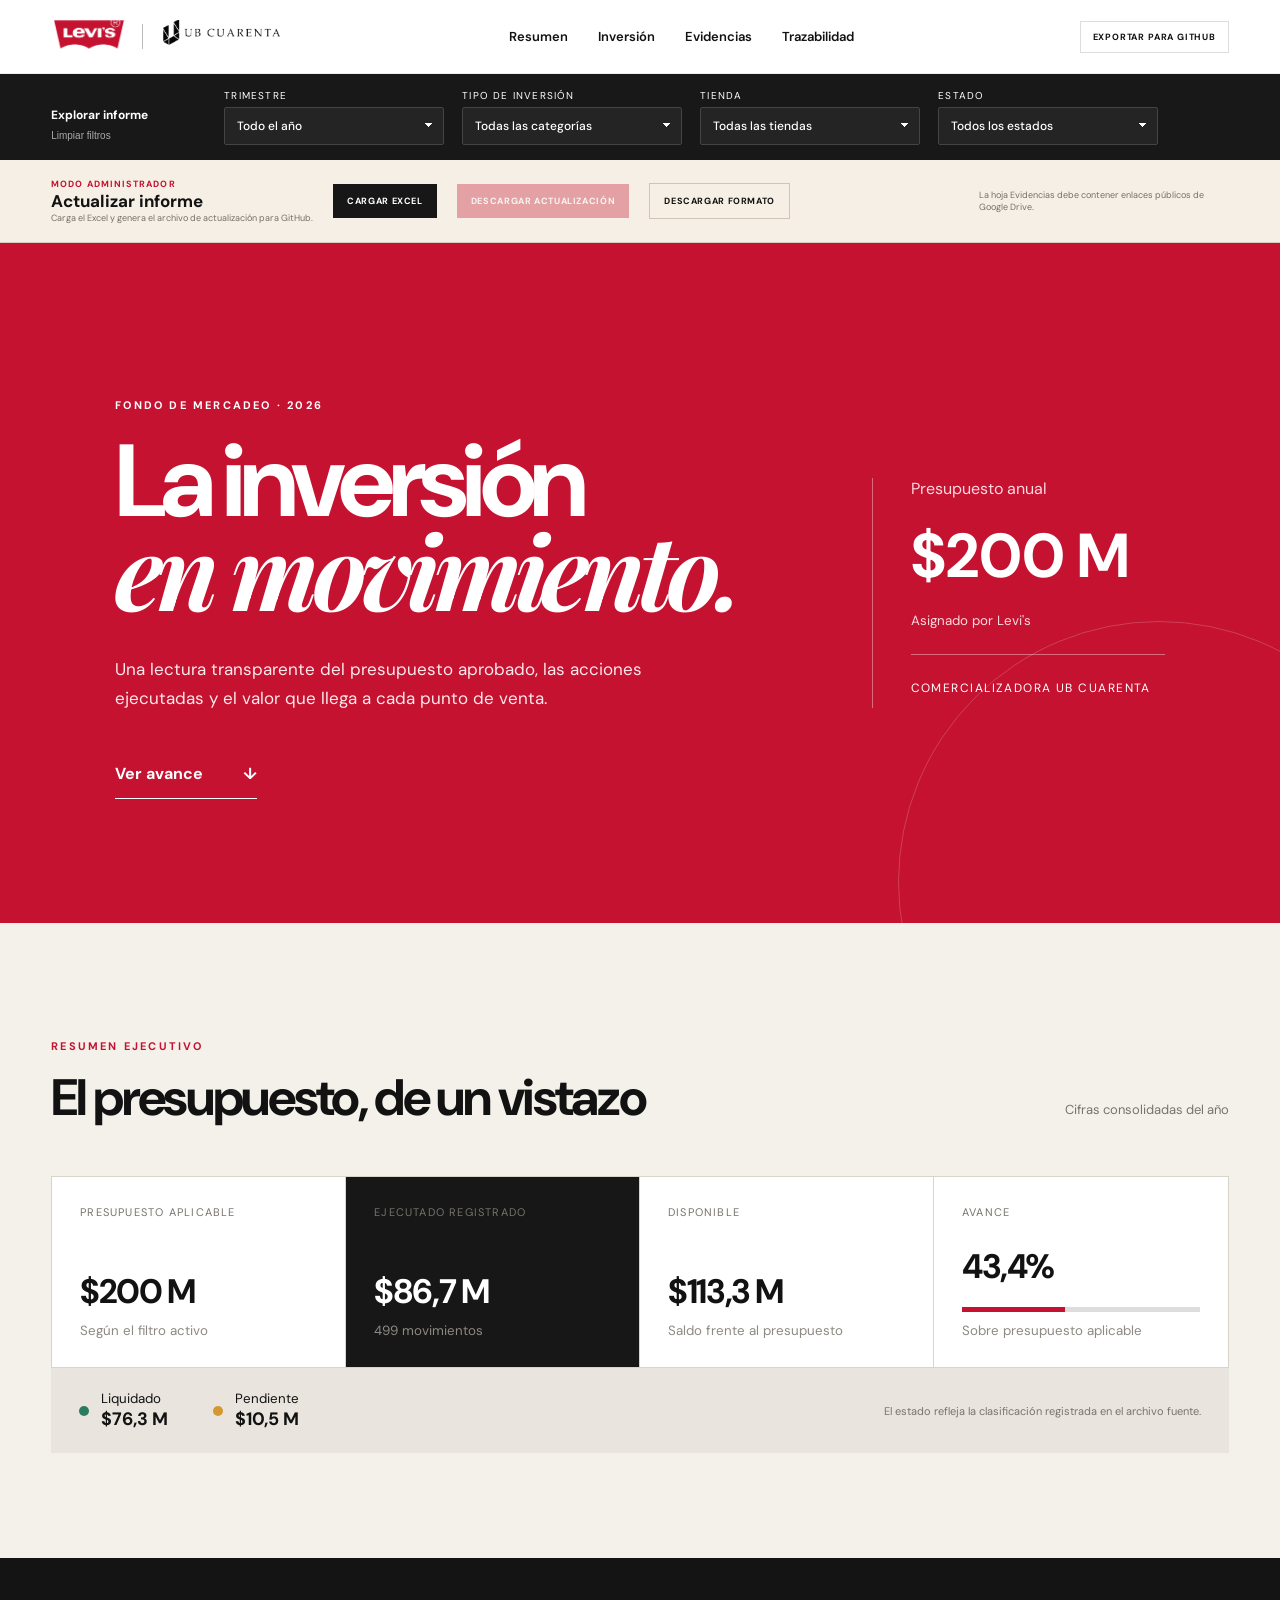
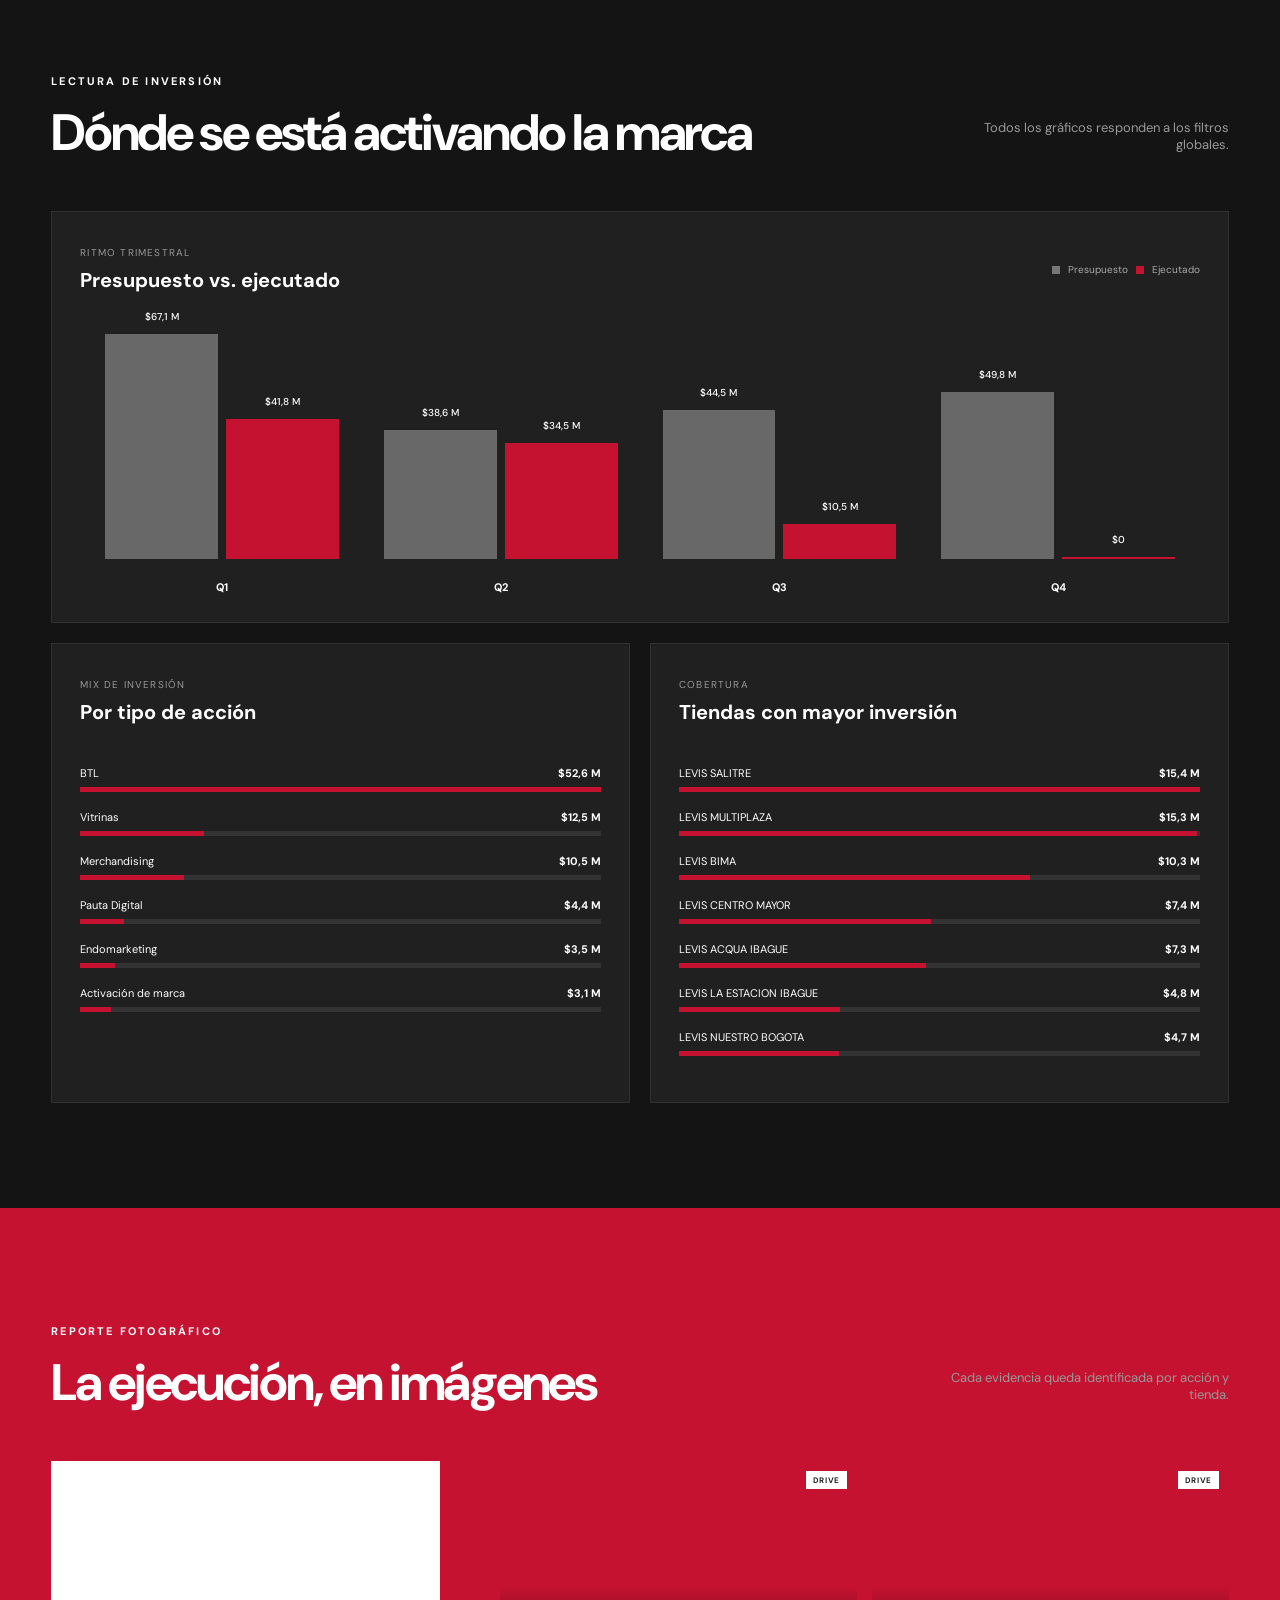
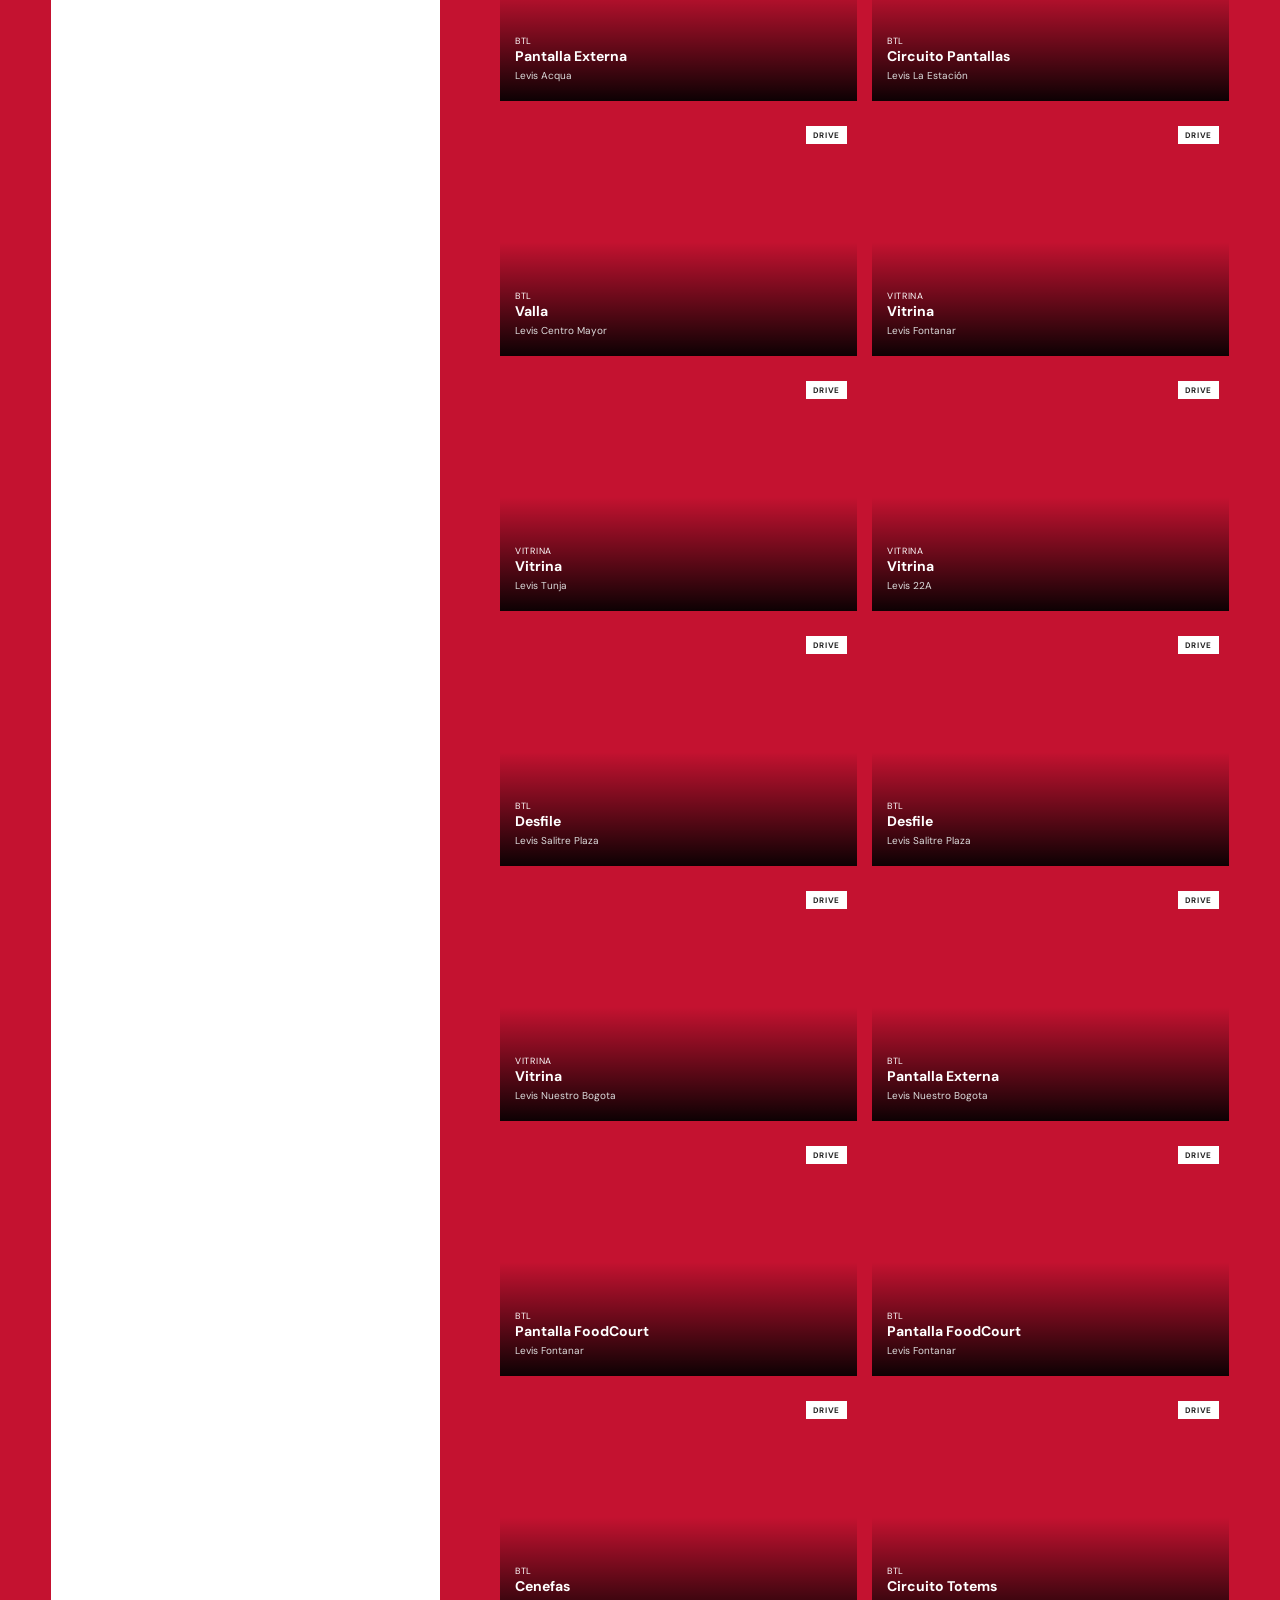
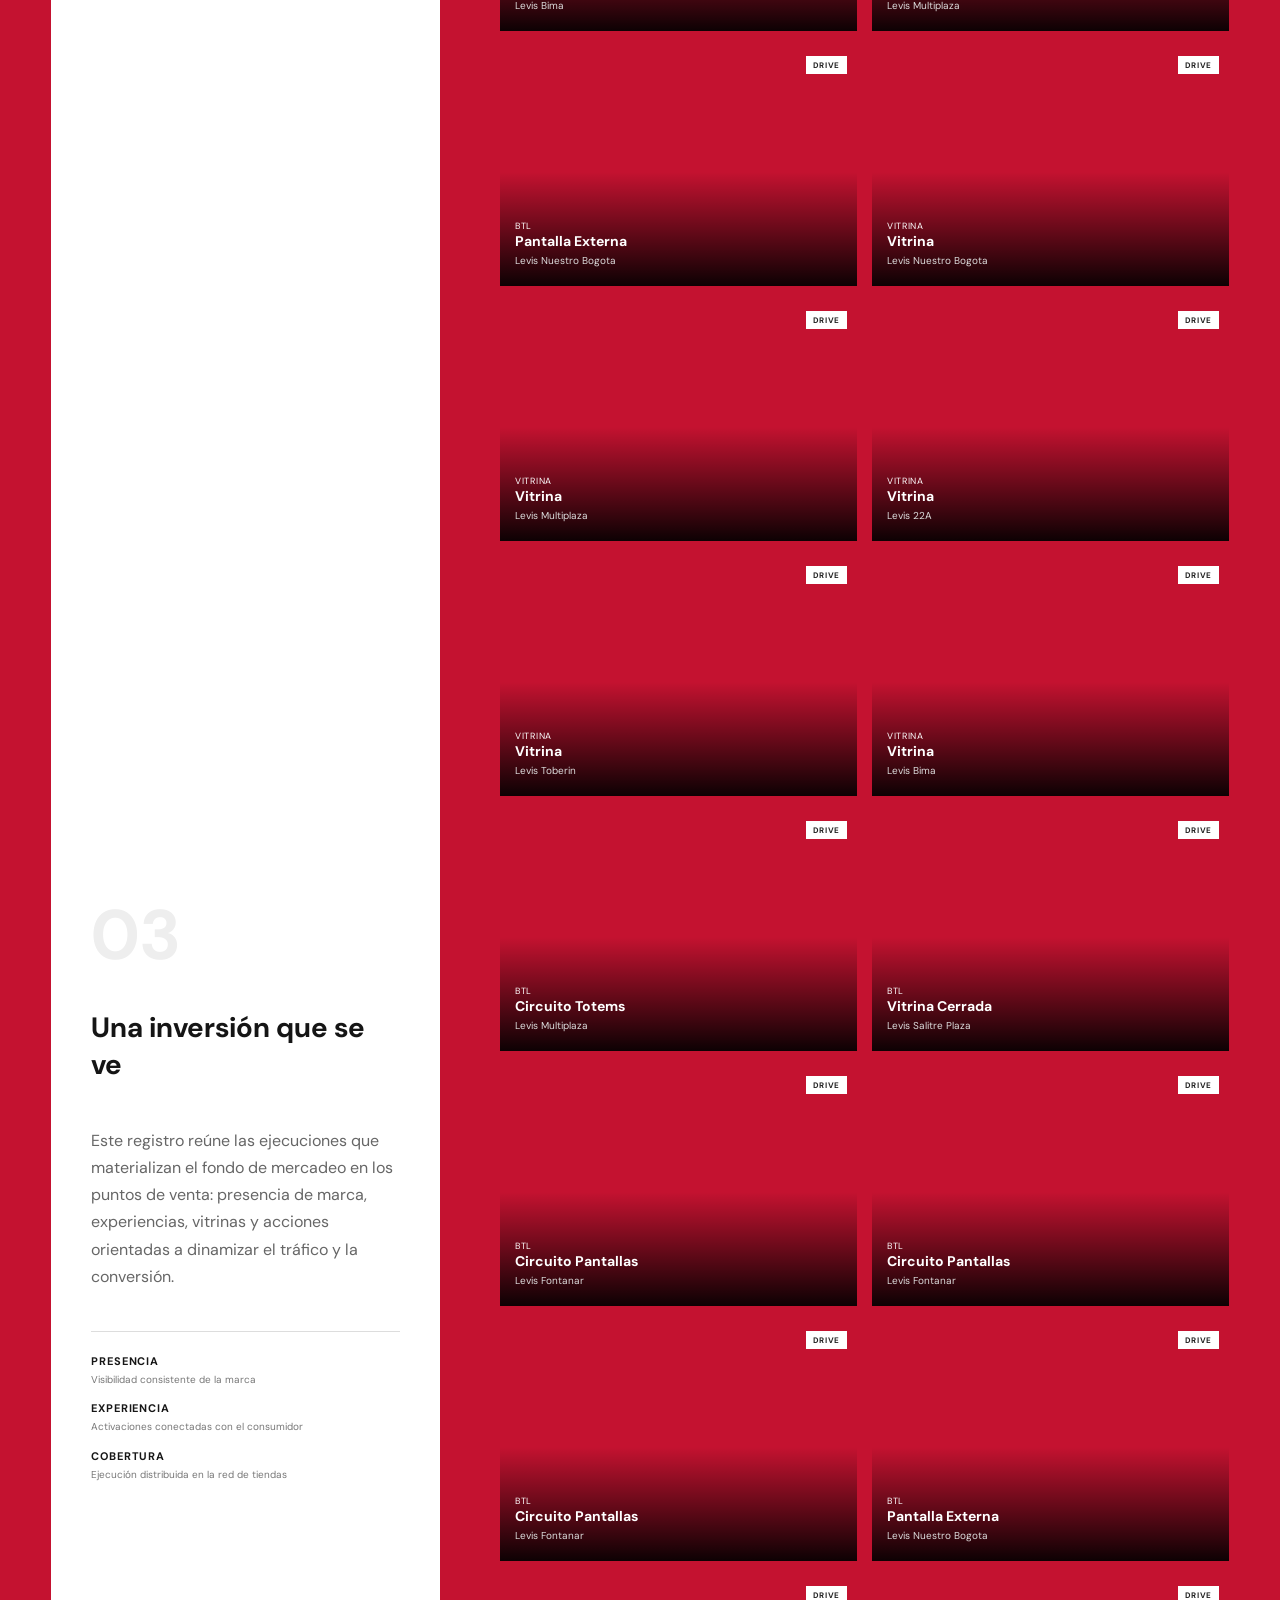
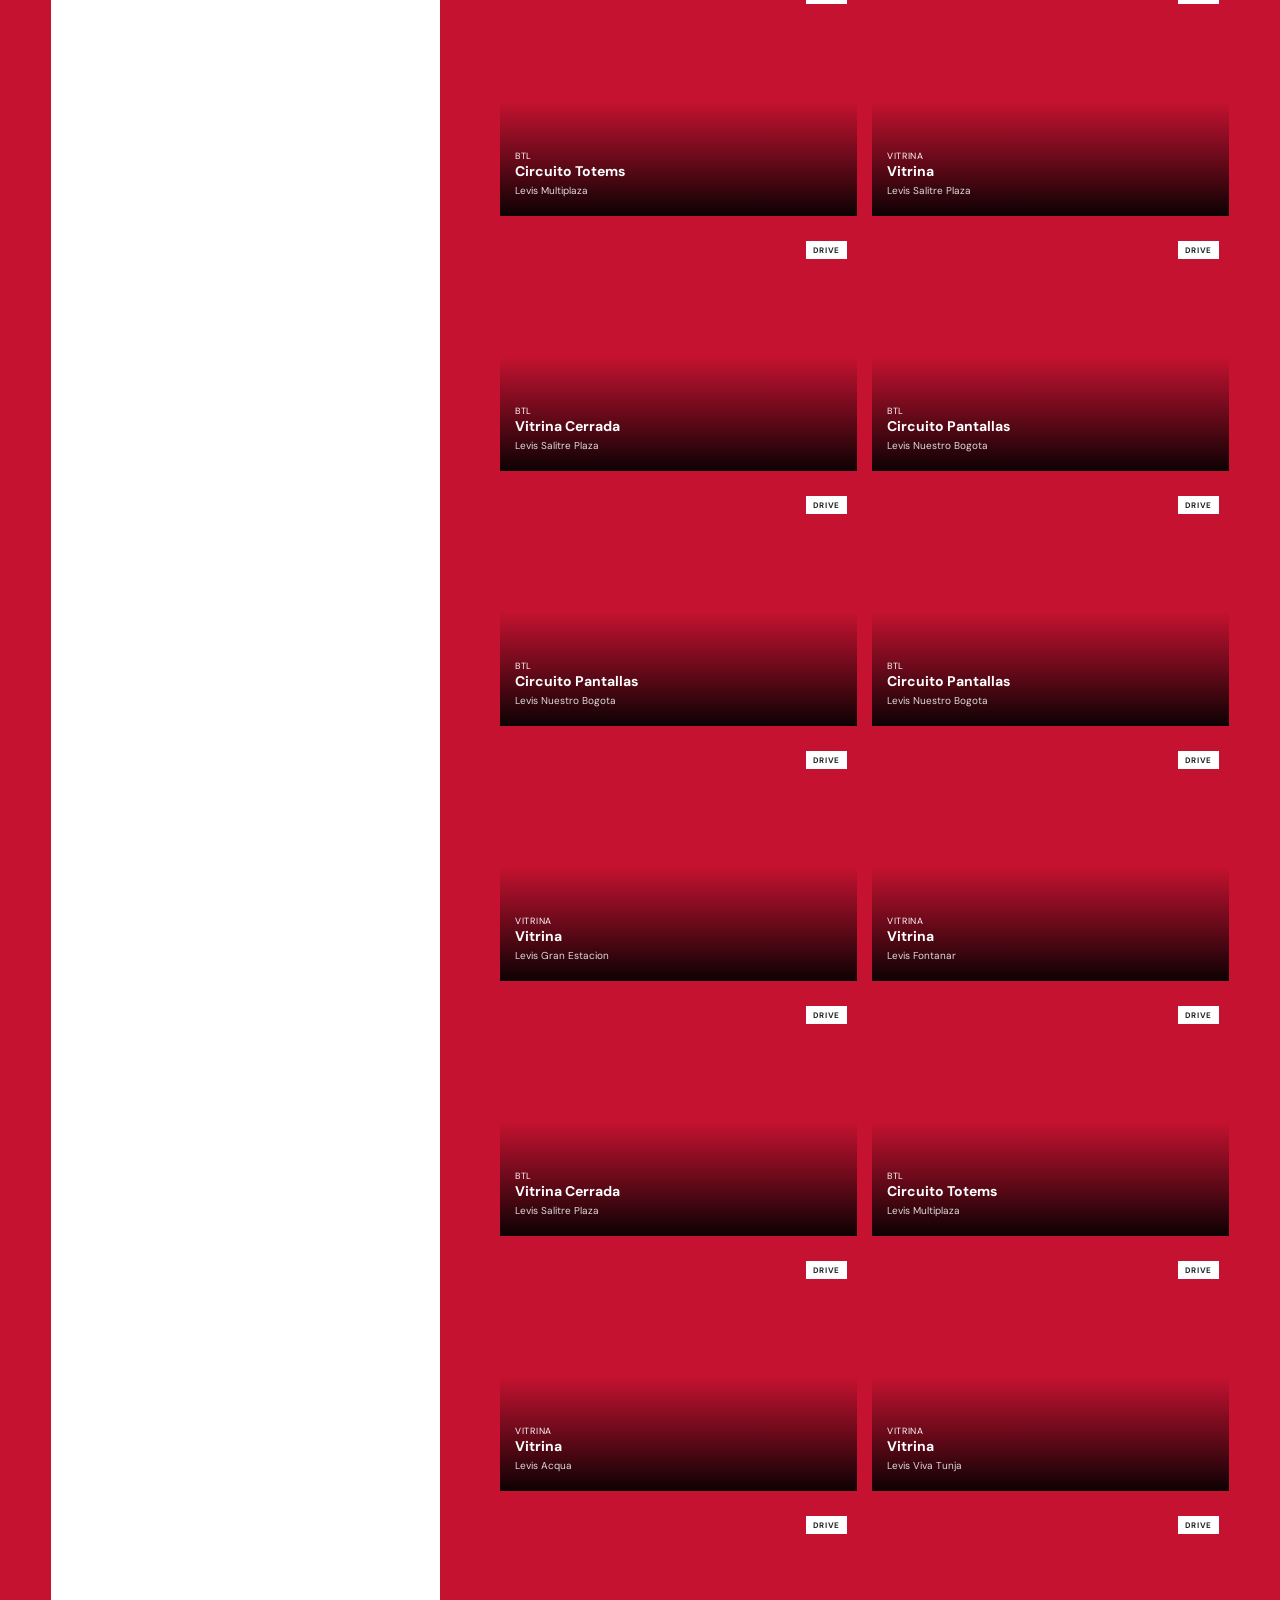
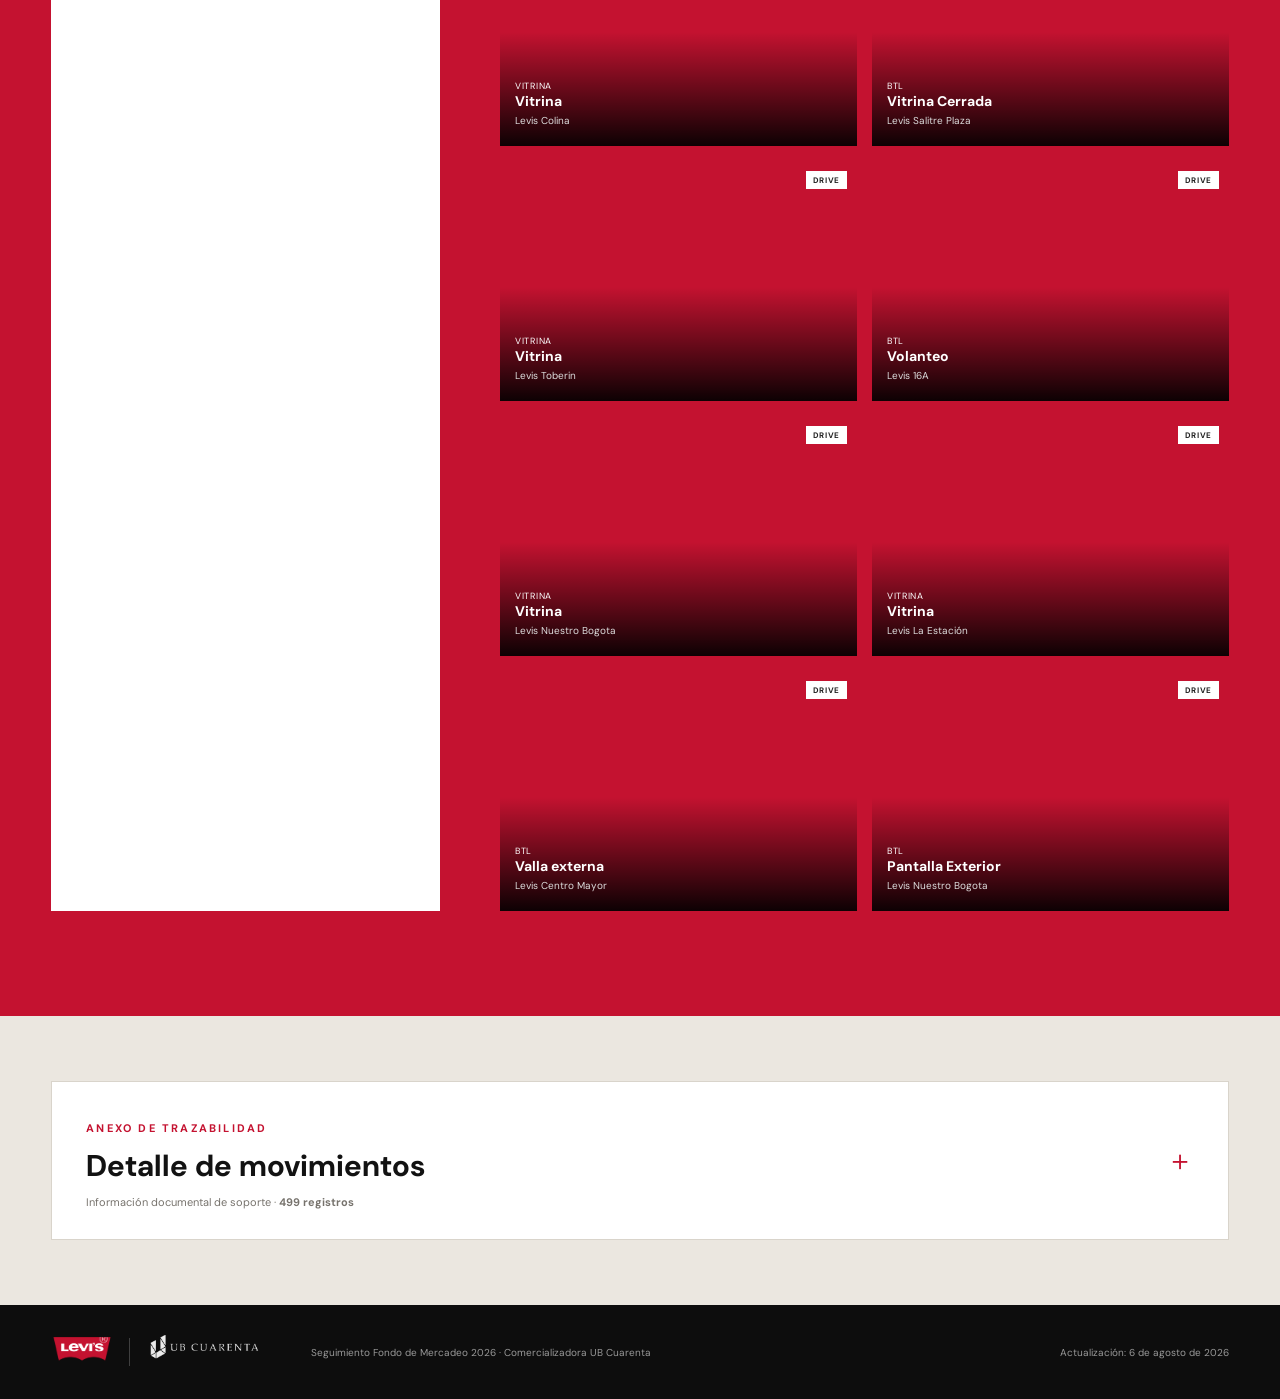
==== commit 5c3b7f55: "Actualizar landing Levi's" ====
--- a/admin.html
+++ b/admin.html
@@ -11,7 +11,7 @@
 <section class="section evidence" id="evidencias"><div class="shell"><div class="section-heading light"><div><p class="eyebrow">Reporte fotográfico</p><h2>La ejecución, en imágenes</h2></div><p>Cada evidencia queda identificada por acción y tienda.</p></div><div class="evidence-layout"><article class="evidence-intro presentation-copy"><span class="big-number">03</span><h3>Una inversión que se ve</h3><p>Este registro reúne las ejecuciones que materializan el fondo de mercadeo en los puntos de venta: presencia de marca, experiencias, vitrinas y acciones orientadas a dinamizar el tráfico y la conversión.</p><div class="evidence-principles"><span><b>Presencia</b>Visibilidad consistente de la marca</span><span><b>Experiencia</b>Activaciones conectadas con el consumidor</span><span><b>Cobertura</b>Ejecución distribuida en la red de tiendas</span></div></article><div id="photoGallery" class="gallery"><div class="empty-gallery"><span>✦</span><p>Registro fotográfico de ejecución</p><small>Las evidencias se presentan por acción y punto de venta.</small></div></div></div></div></section>
 <section class="section trace-section" id="movimientos"><div class="shell"><details class="trace-details"><summary><div><p class="eyebrow red">Anexo de trazabilidad</p><h2>Detalle de movimientos</h2><span>Información documental de soporte · <b id="traceCount">259 registros</b></span></div><i>＋</i></summary><div class="trace-content"><p class="trace-note">Este anexo conserva el detalle de documentos, conceptos y proveedores sin interrumpir la lectura principal del informe.</p><div class="table-tools"><label class="search">⌕ <input id="searchInput" type="search" placeholder="Buscar concepto, documento o proveedor"></label><span id="tableCount"></span></div><div class="table-wrap"><table><thead><tr><th>Fecha</th><th>Acción / concepto</th><th>Tienda</th><th>Documento</th><th>Estado</th><th>Tipo de pago</th><th class="num">Valor</th></tr></thead><tbody id="movementRows"></tbody></table></div><button class="secondary" id="showMore">Ver más movimientos</button></div></details></div></section>
 </main>
-<footer><div class="footer-brands"><span class="logo-box levis-logo footer-levis"><img src="assets/logos/levis-rojo.png" alt="Levi's"></span><span class="footer-divider"></span><span class="logo-box ub-logo footer-ub"><img src="assets/logos/ub-cuarenta-blanco.png" alt="UB Cuarenta"></span></div><p>Seguimiento Fondo de Mercadeo 2026 · Comercializadora UB Cuarenta</p><p>Actualización: <span id="updatedAt"></span></p></footer><script src="assets/js/data.js?v=20260723182157"></script><script src="assets/js/app.js"></script><script src="assets/js/import-excel.js"></script><script src="assets/js/export-github.js"></script></body></html>
+<footer><div class="footer-brands"><span class="logo-box levis-logo footer-levis"><img src="assets/logos/levis-rojo.png" alt="Levi's"></span><span class="footer-divider"></span><span class="logo-box ub-logo footer-ub"><img src="assets/logos/ub-cuarenta-blanco.png" alt="UB Cuarenta"></span></div><p>Seguimiento Fondo de Mercadeo 2026 · Comercializadora UB Cuarenta</p><p>Actualización: <span id="updatedAt"></span></p></footer><script src="assets/js/data.js?v=20260806100610"></script><script src="assets/js/app.js"></script><script src="assets/js/import-excel.js"></script><script src="assets/js/export-github.js"></script></body></html>
 
 
 
@@ -23,3 +23,5 @@
 
 
 
+
+
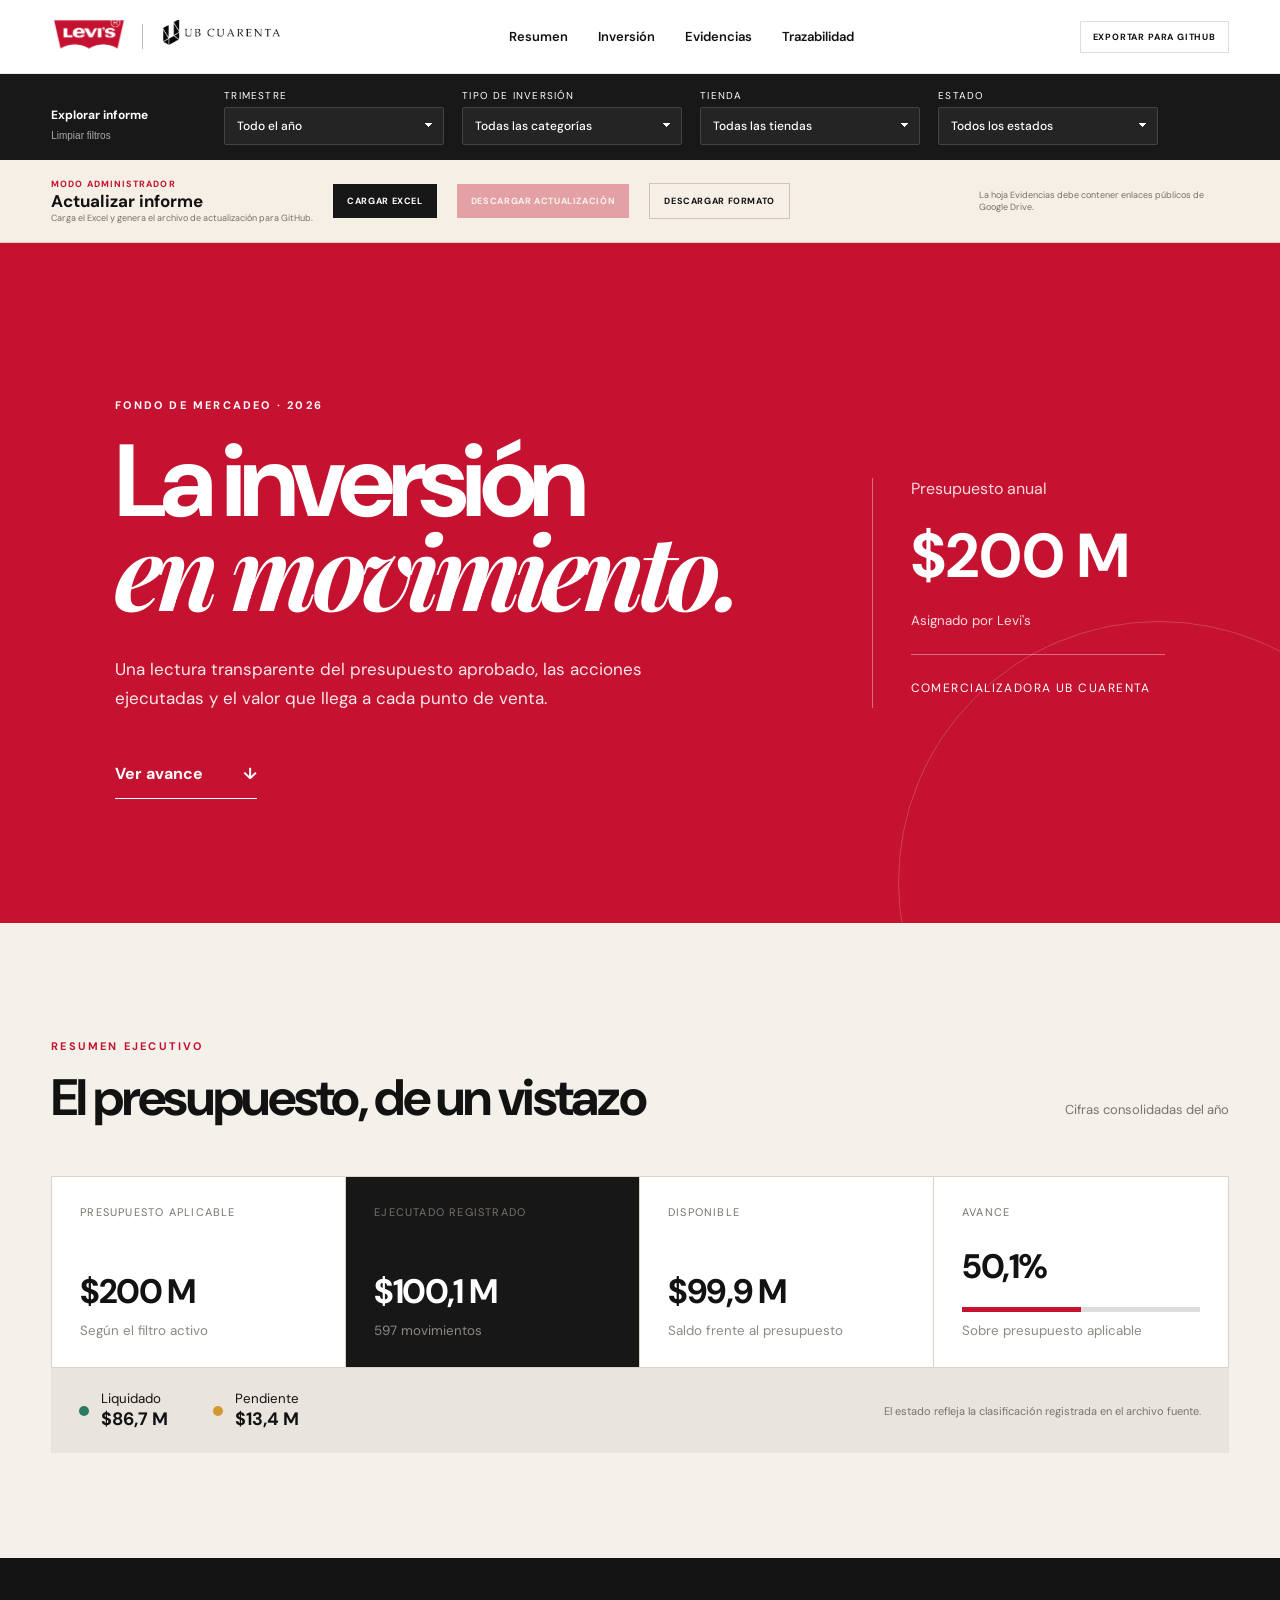
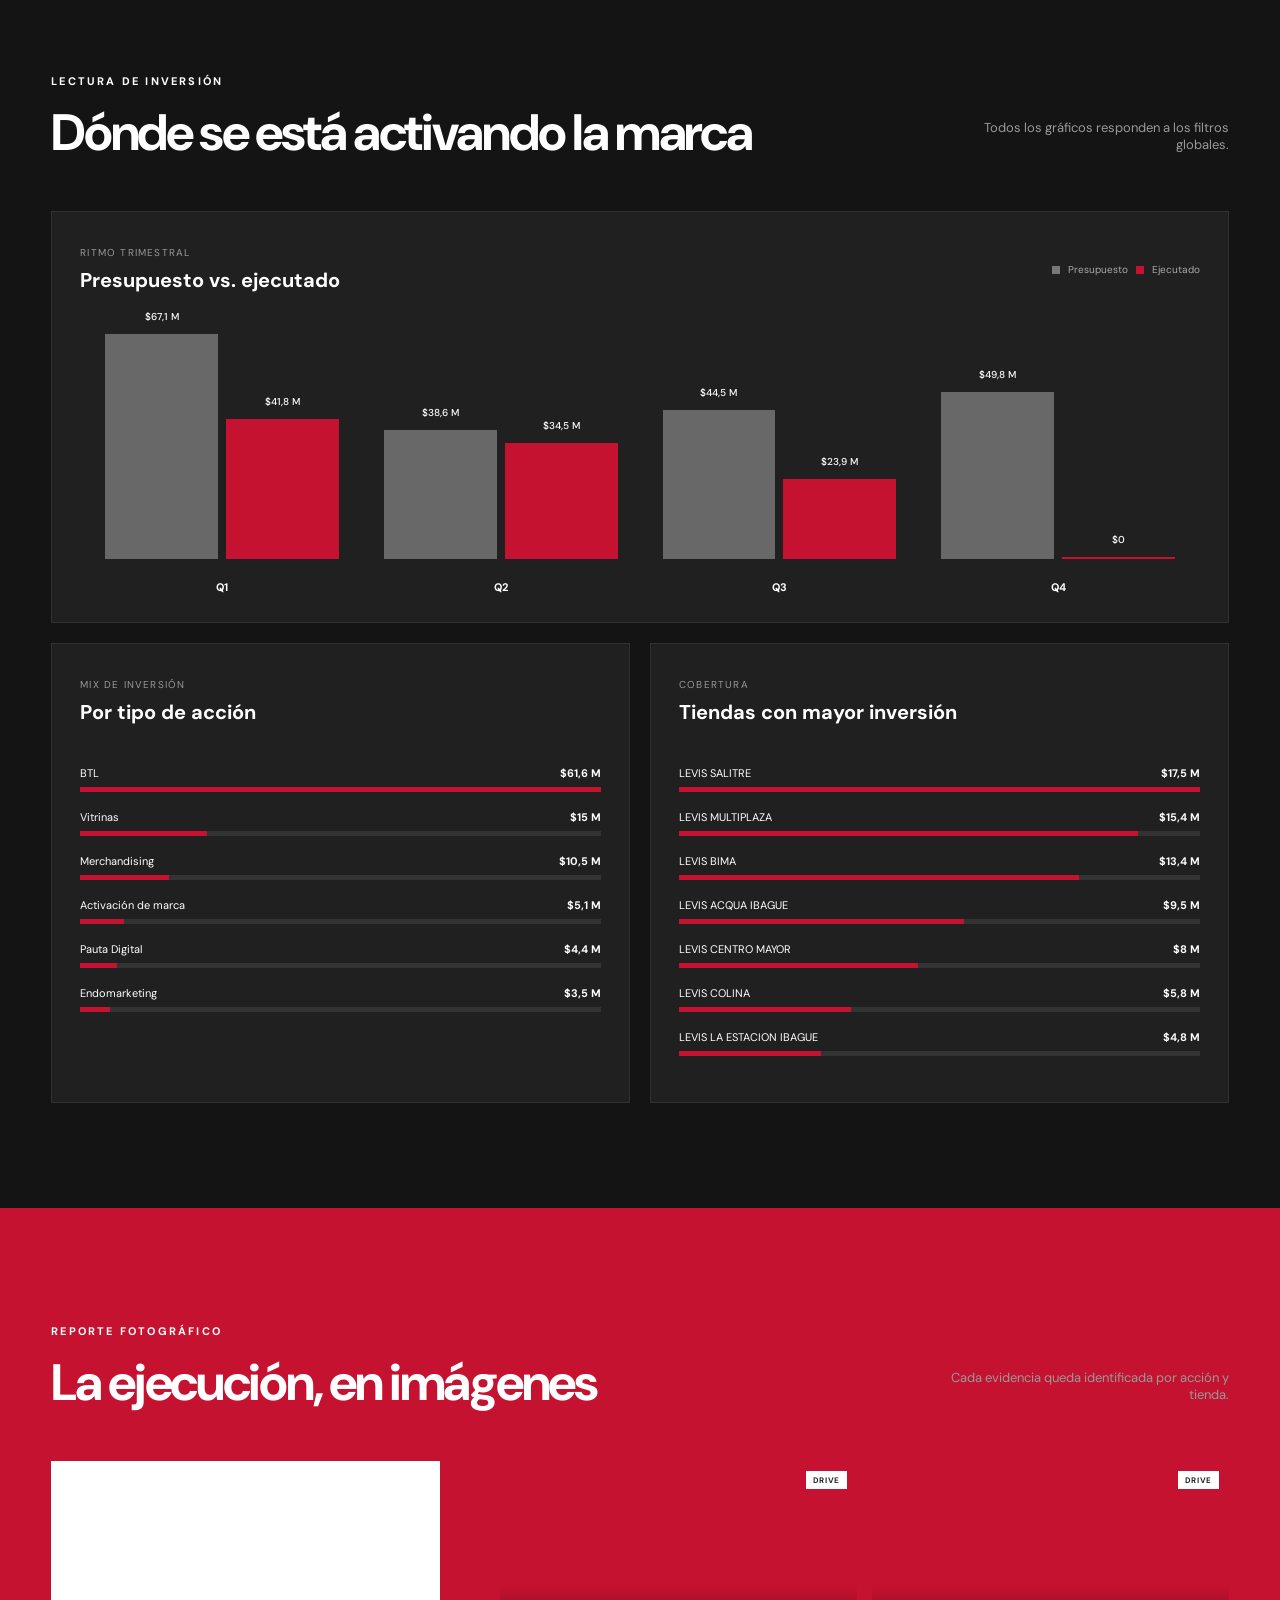
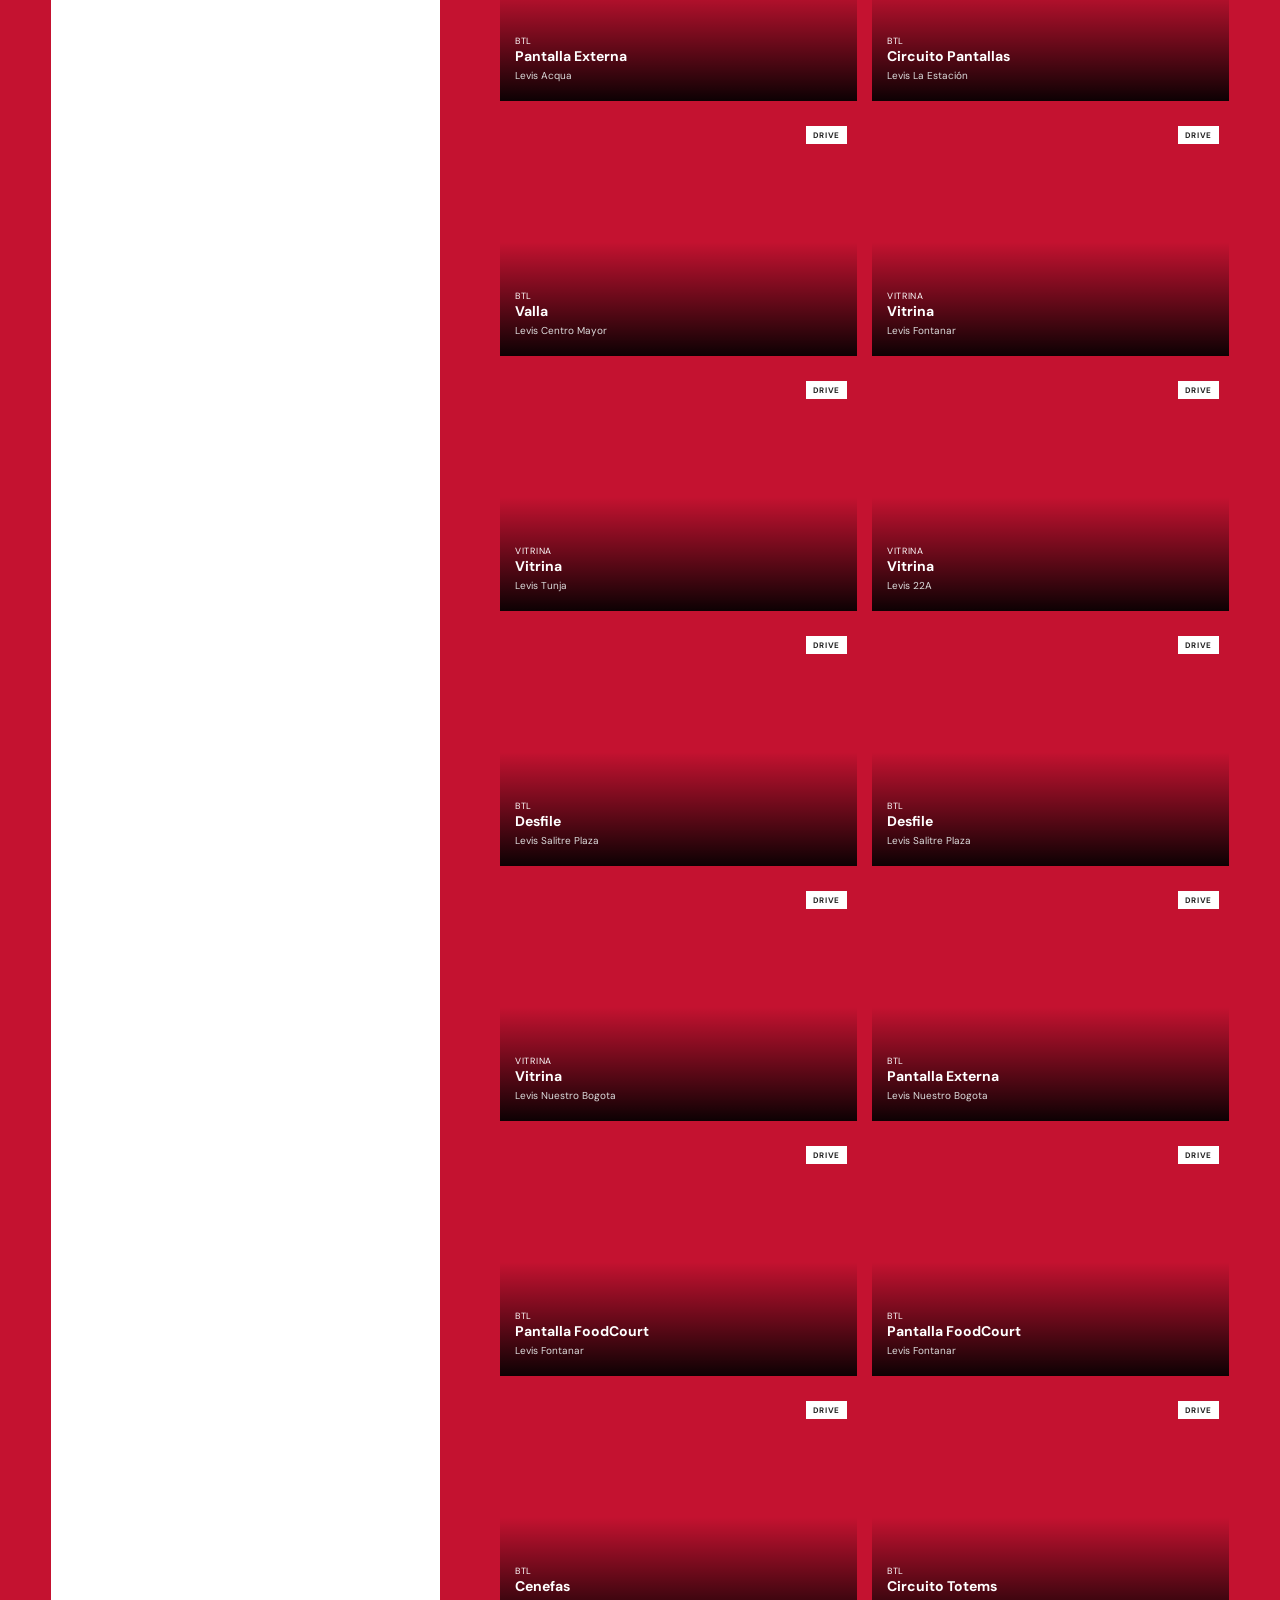
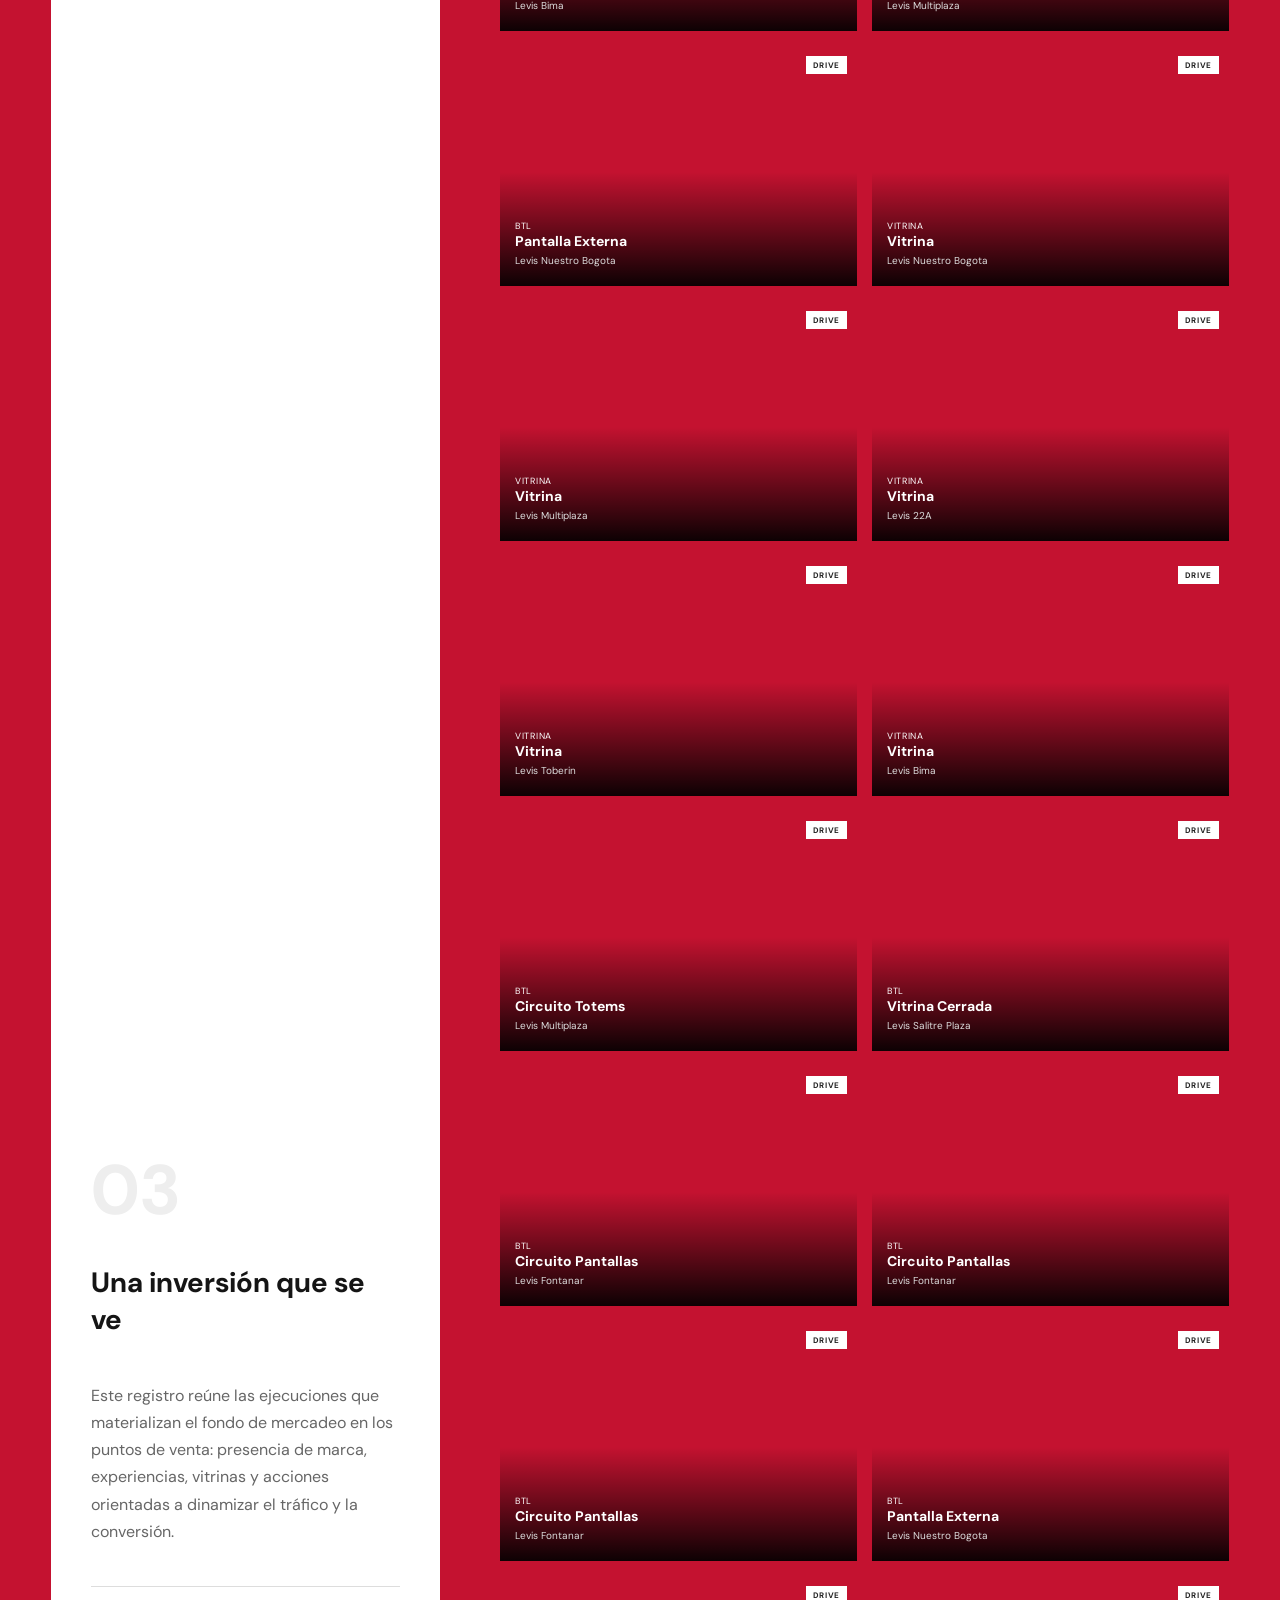
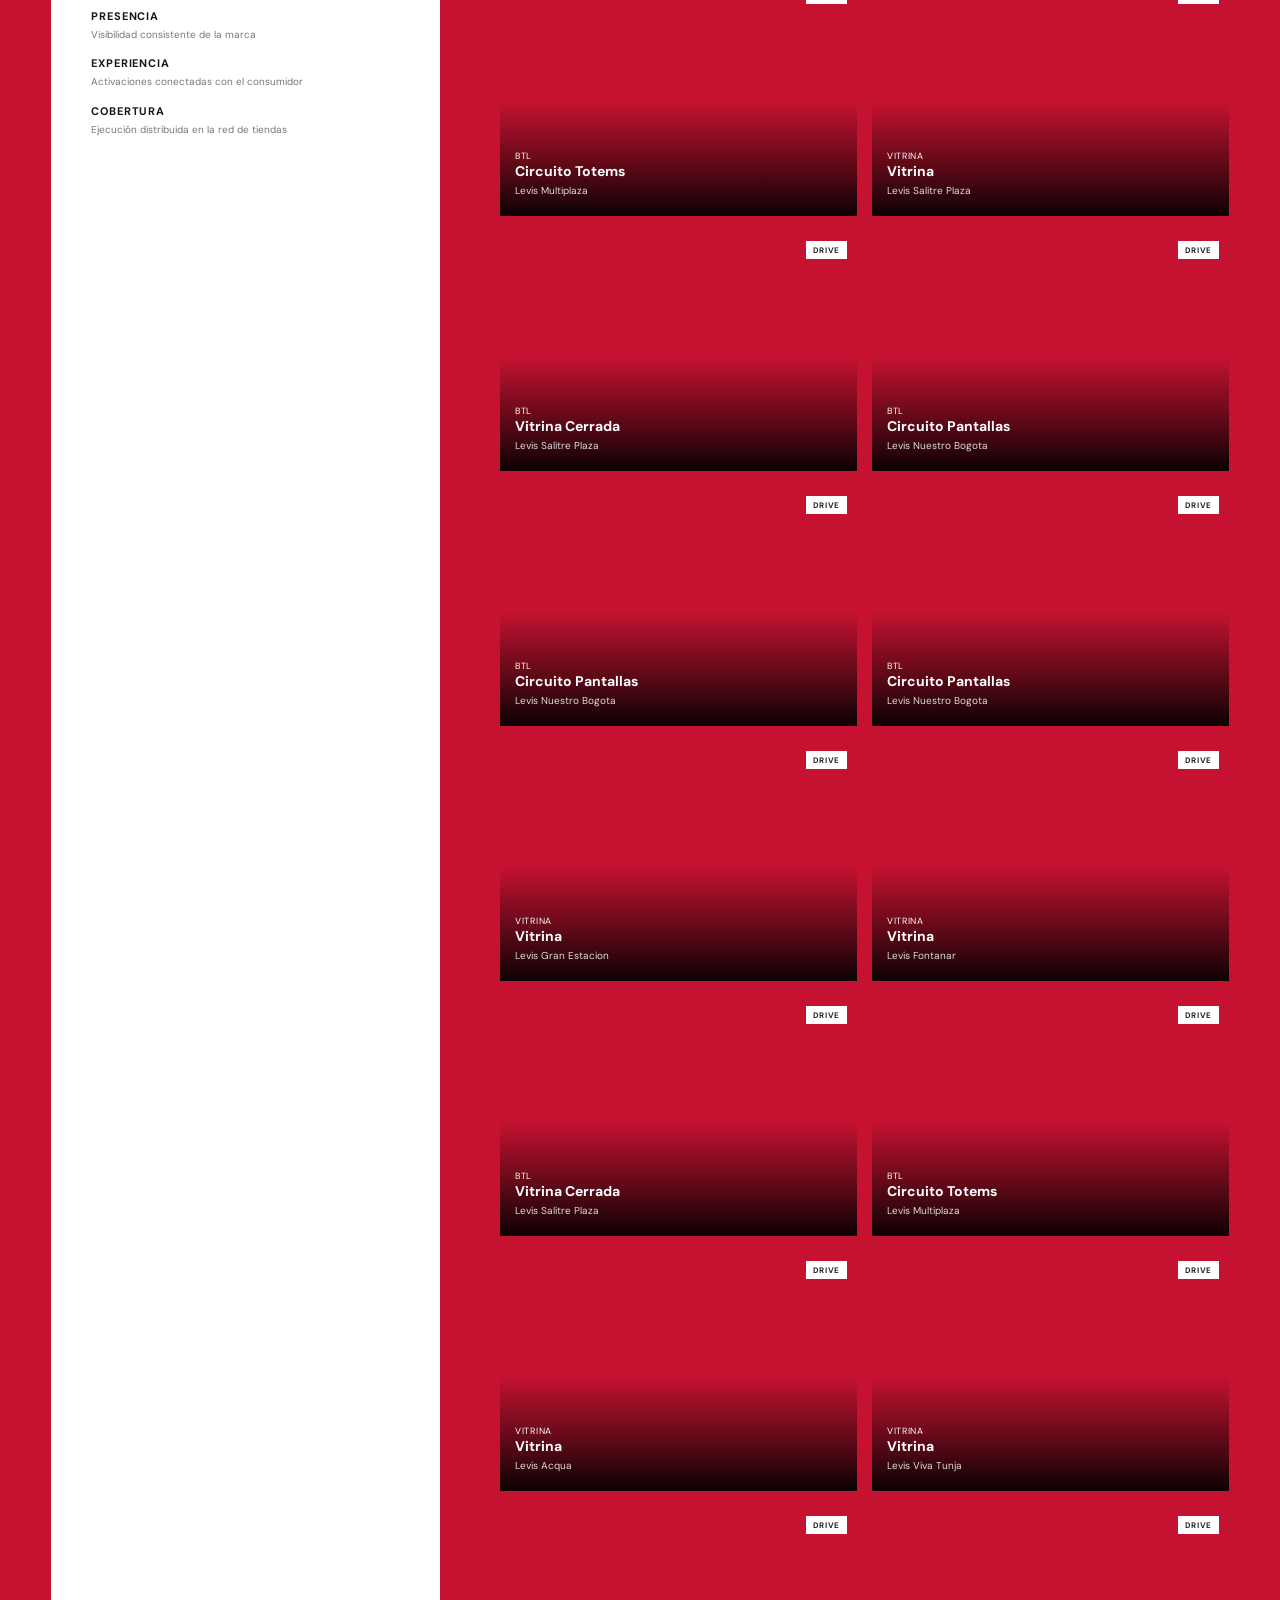
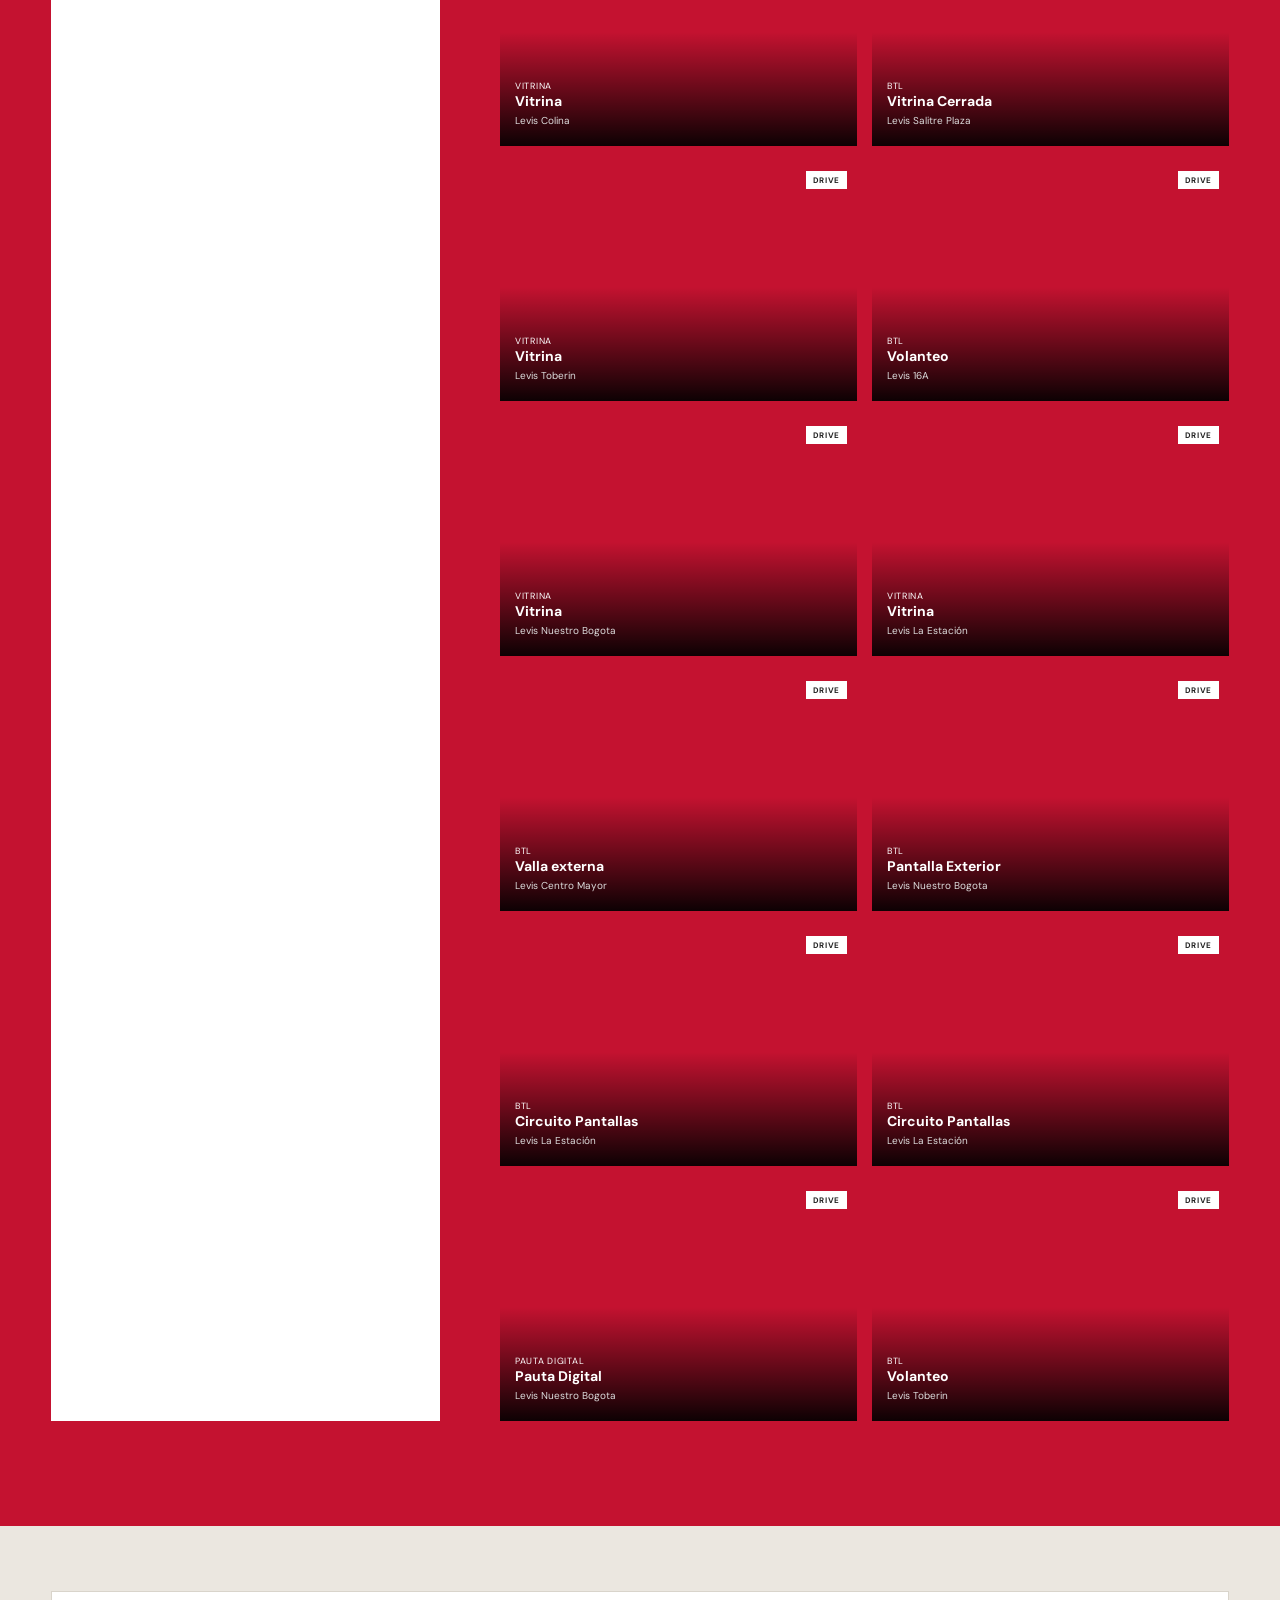
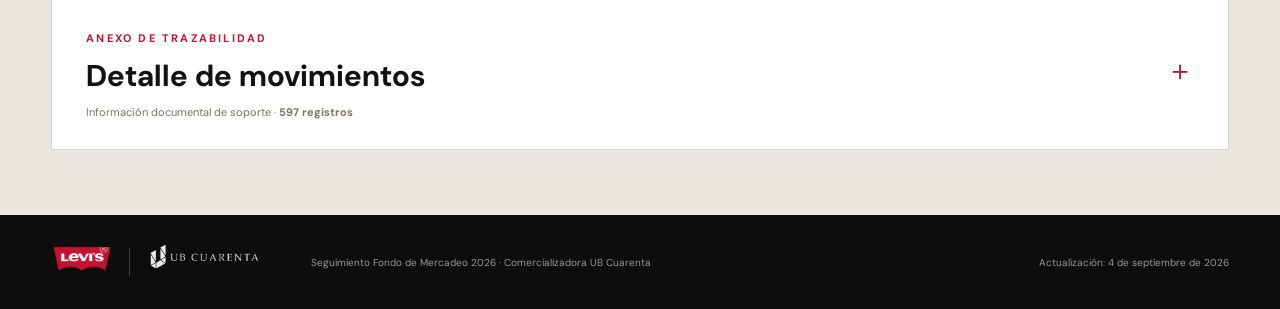
==== commit db3034f2: "Actualizar informe Levi's septiembre" ====
--- a/admin.html
+++ b/admin.html
@@ -11,7 +11,7 @@
 <section class="section evidence" id="evidencias"><div class="shell"><div class="section-heading light"><div><p class="eyebrow">Reporte fotográfico</p><h2>La ejecución, en imágenes</h2></div><p>Cada evidencia queda identificada por acción y tienda.</p></div><div class="evidence-layout"><article class="evidence-intro presentation-copy"><span class="big-number">03</span><h3>Una inversión que se ve</h3><p>Este registro reúne las ejecuciones que materializan el fondo de mercadeo en los puntos de venta: presencia de marca, experiencias, vitrinas y acciones orientadas a dinamizar el tráfico y la conversión.</p><div class="evidence-principles"><span><b>Presencia</b>Visibilidad consistente de la marca</span><span><b>Experiencia</b>Activaciones conectadas con el consumidor</span><span><b>Cobertura</b>Ejecución distribuida en la red de tiendas</span></div></article><div id="photoGallery" class="gallery"><div class="empty-gallery"><span>✦</span><p>Registro fotográfico de ejecución</p><small>Las evidencias se presentan por acción y punto de venta.</small></div></div></div></div></section>
 <section class="section trace-section" id="movimientos"><div class="shell"><details class="trace-details"><summary><div><p class="eyebrow red">Anexo de trazabilidad</p><h2>Detalle de movimientos</h2><span>Información documental de soporte · <b id="traceCount">259 registros</b></span></div><i>＋</i></summary><div class="trace-content"><p class="trace-note">Este anexo conserva el detalle de documentos, conceptos y proveedores sin interrumpir la lectura principal del informe.</p><div class="table-tools"><label class="search">⌕ <input id="searchInput" type="search" placeholder="Buscar concepto, documento o proveedor"></label><span id="tableCount"></span></div><div class="table-wrap"><table><thead><tr><th>Fecha</th><th>Acción / concepto</th><th>Tienda</th><th>Documento</th><th>Estado</th><th>Tipo de pago</th><th class="num">Valor</th></tr></thead><tbody id="movementRows"></tbody></table></div><button class="secondary" id="showMore">Ver más movimientos</button></div></details></div></section>
 </main>
-<footer><div class="footer-brands"><span class="logo-box levis-logo footer-levis"><img src="assets/logos/levis-rojo.png" alt="Levi's"></span><span class="footer-divider"></span><span class="logo-box ub-logo footer-ub"><img src="assets/logos/ub-cuarenta-blanco.png" alt="UB Cuarenta"></span></div><p>Seguimiento Fondo de Mercadeo 2026 · Comercializadora UB Cuarenta</p><p>Actualización: <span id="updatedAt"></span></p></footer><script src="assets/js/data.js?v=20260806100610"></script><script src="assets/js/app.js"></script><script src="assets/js/import-excel.js"></script><script src="assets/js/export-github.js"></script></body></html>
+<footer><div class="footer-brands"><span class="logo-box levis-logo footer-levis"><img src="assets/logos/levis-rojo.png" alt="Levi's"></span><span class="footer-divider"></span><span class="logo-box ub-logo footer-ub"><img src="assets/logos/ub-cuarenta-blanco.png" alt="UB Cuarenta"></span></div><p>Seguimiento Fondo de Mercadeo 2026 · Comercializadora UB Cuarenta</p><p>Actualización: <span id="updatedAt"></span></p></footer><script src="assets/js/data.js?v=20260904175948"></script><script src="assets/js/app.js"></script><script src="assets/js/import-excel.js"></script><script src="assets/js/export-github.js"></script></body></html>
 
 
 
@@ -25,3 +25,4 @@
 
 
 
+
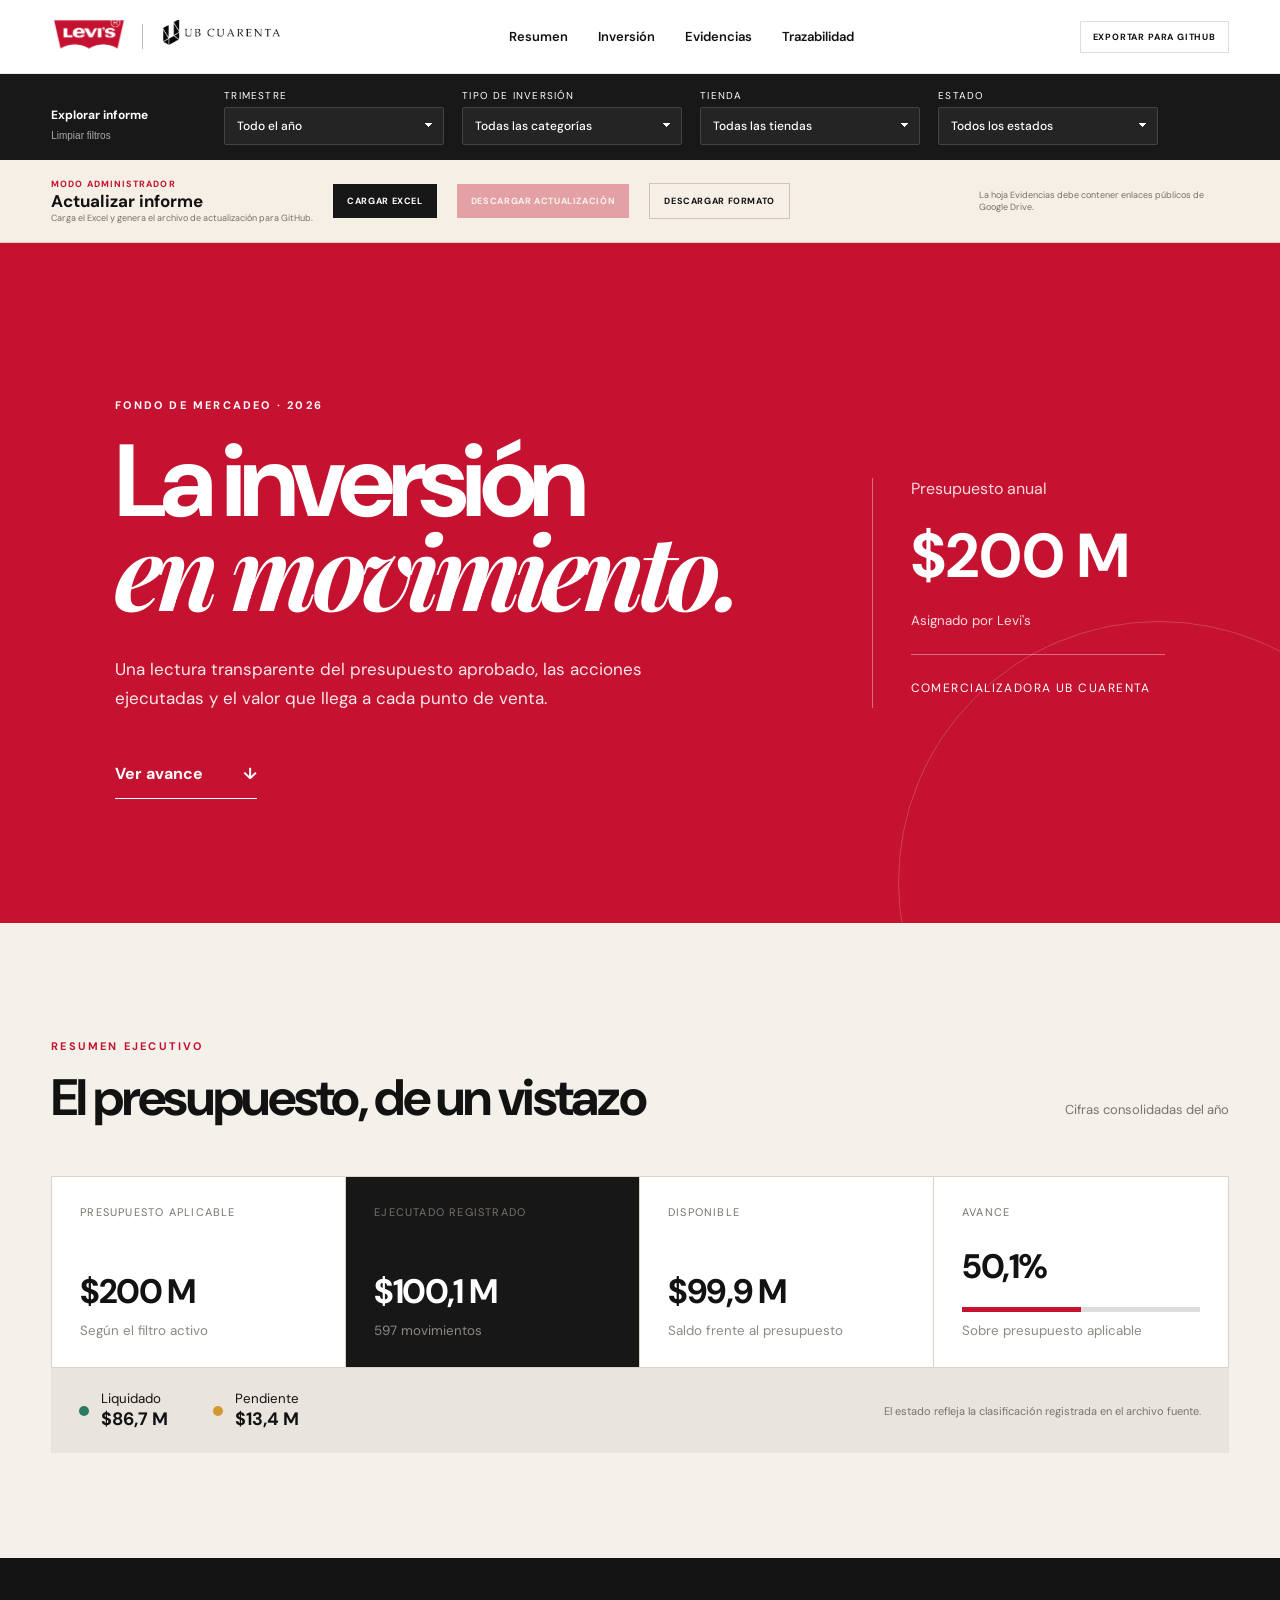
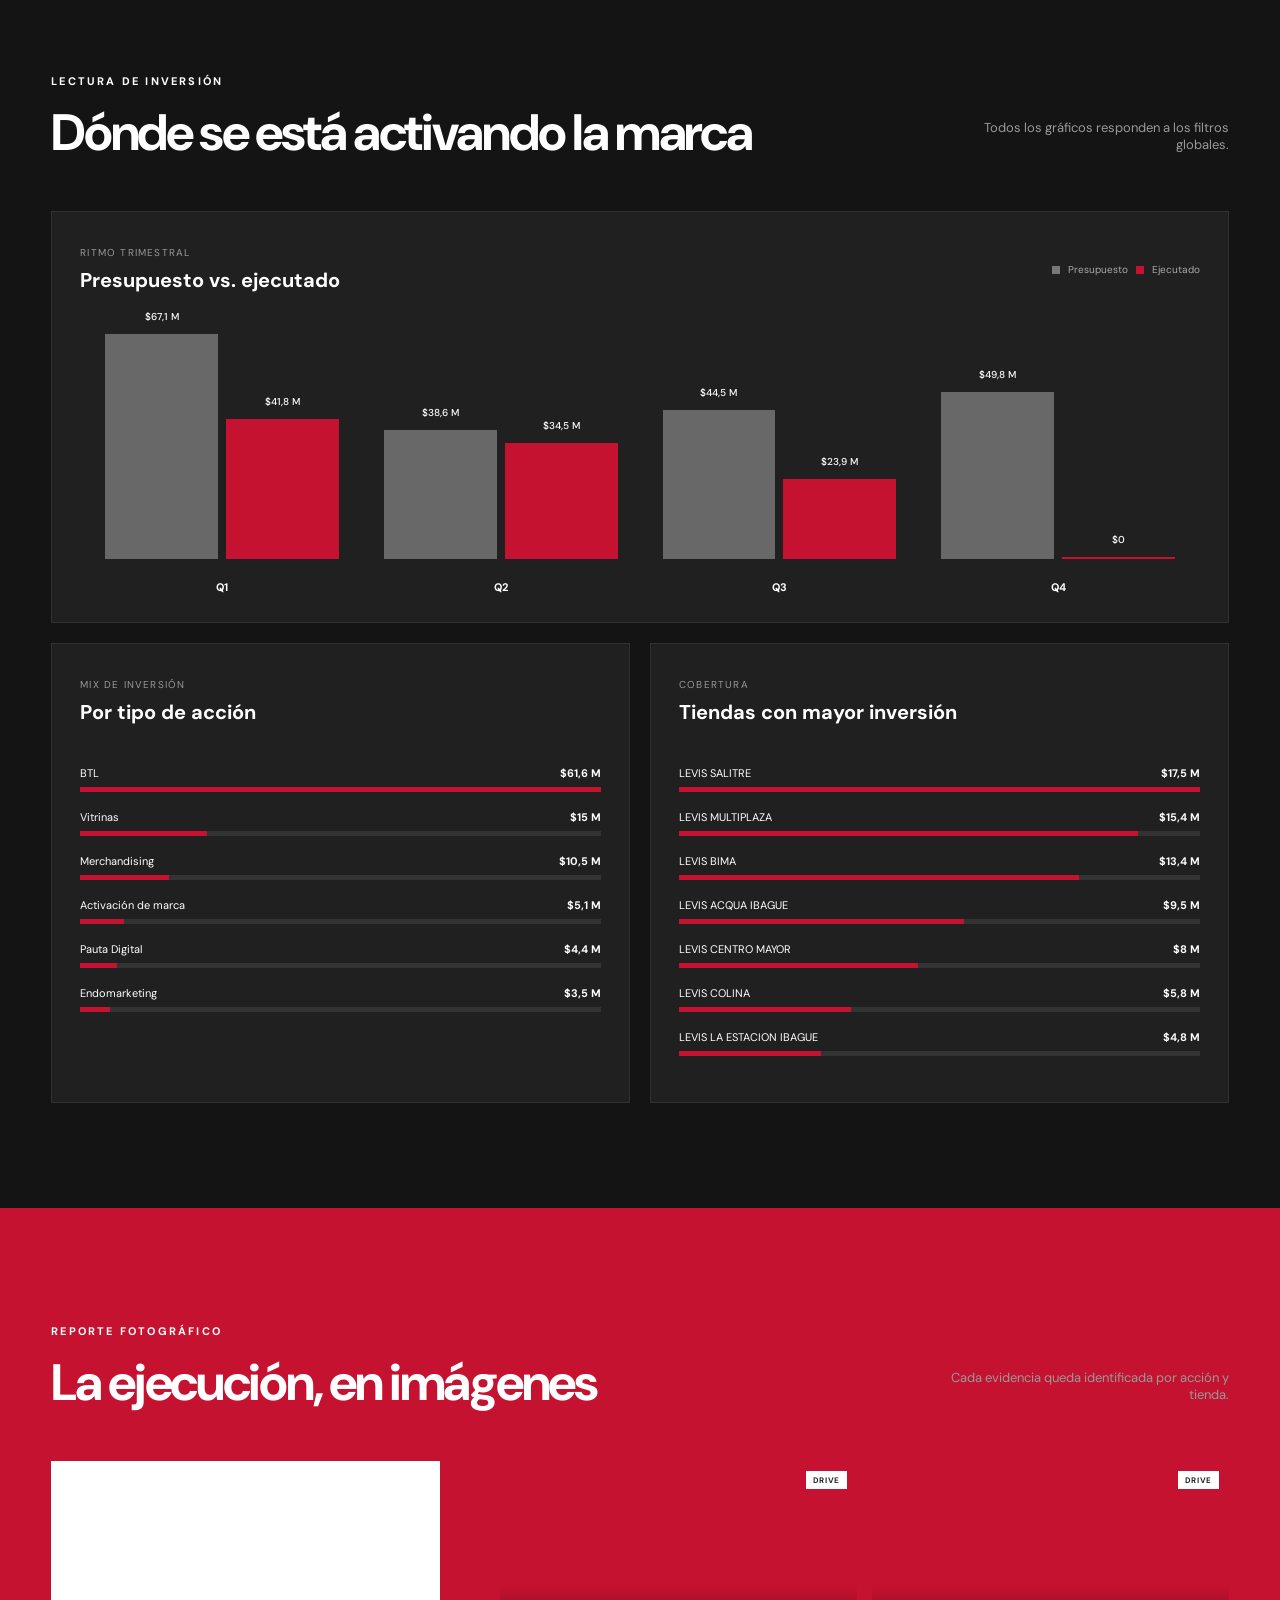
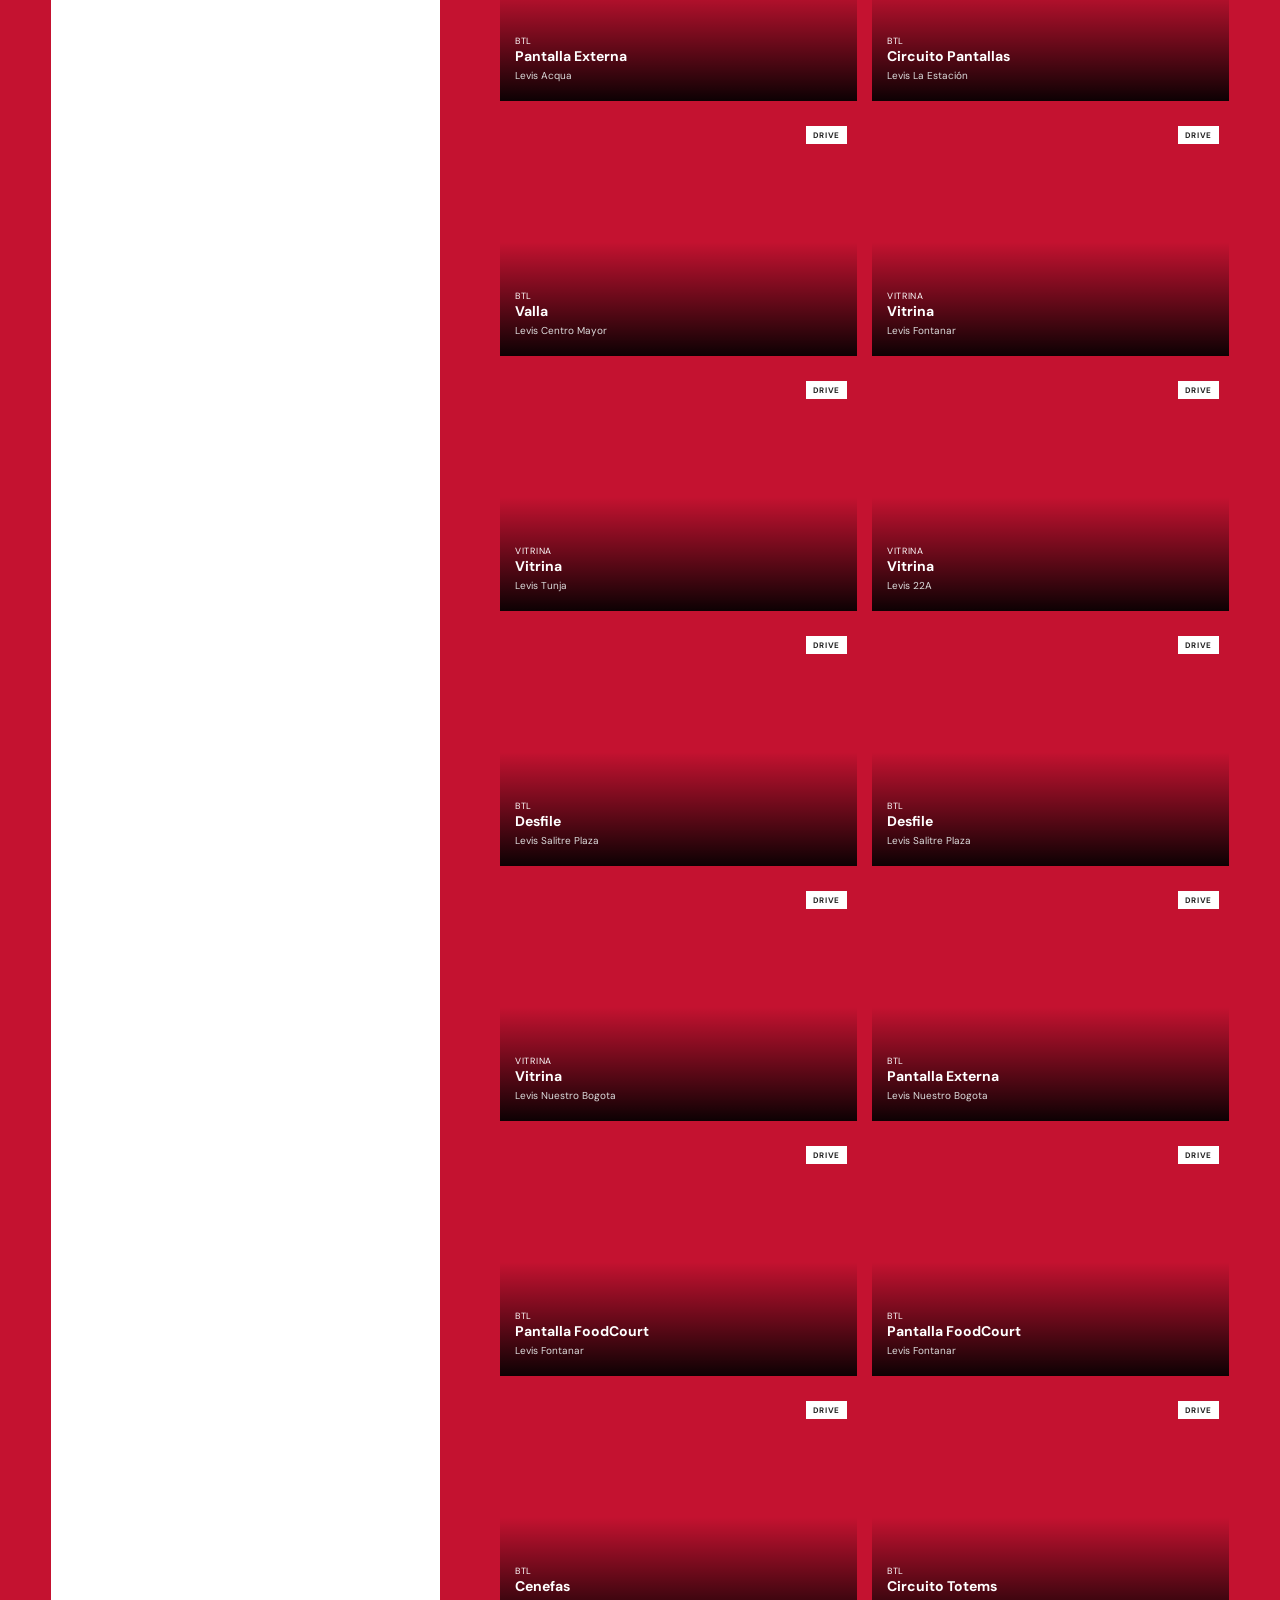
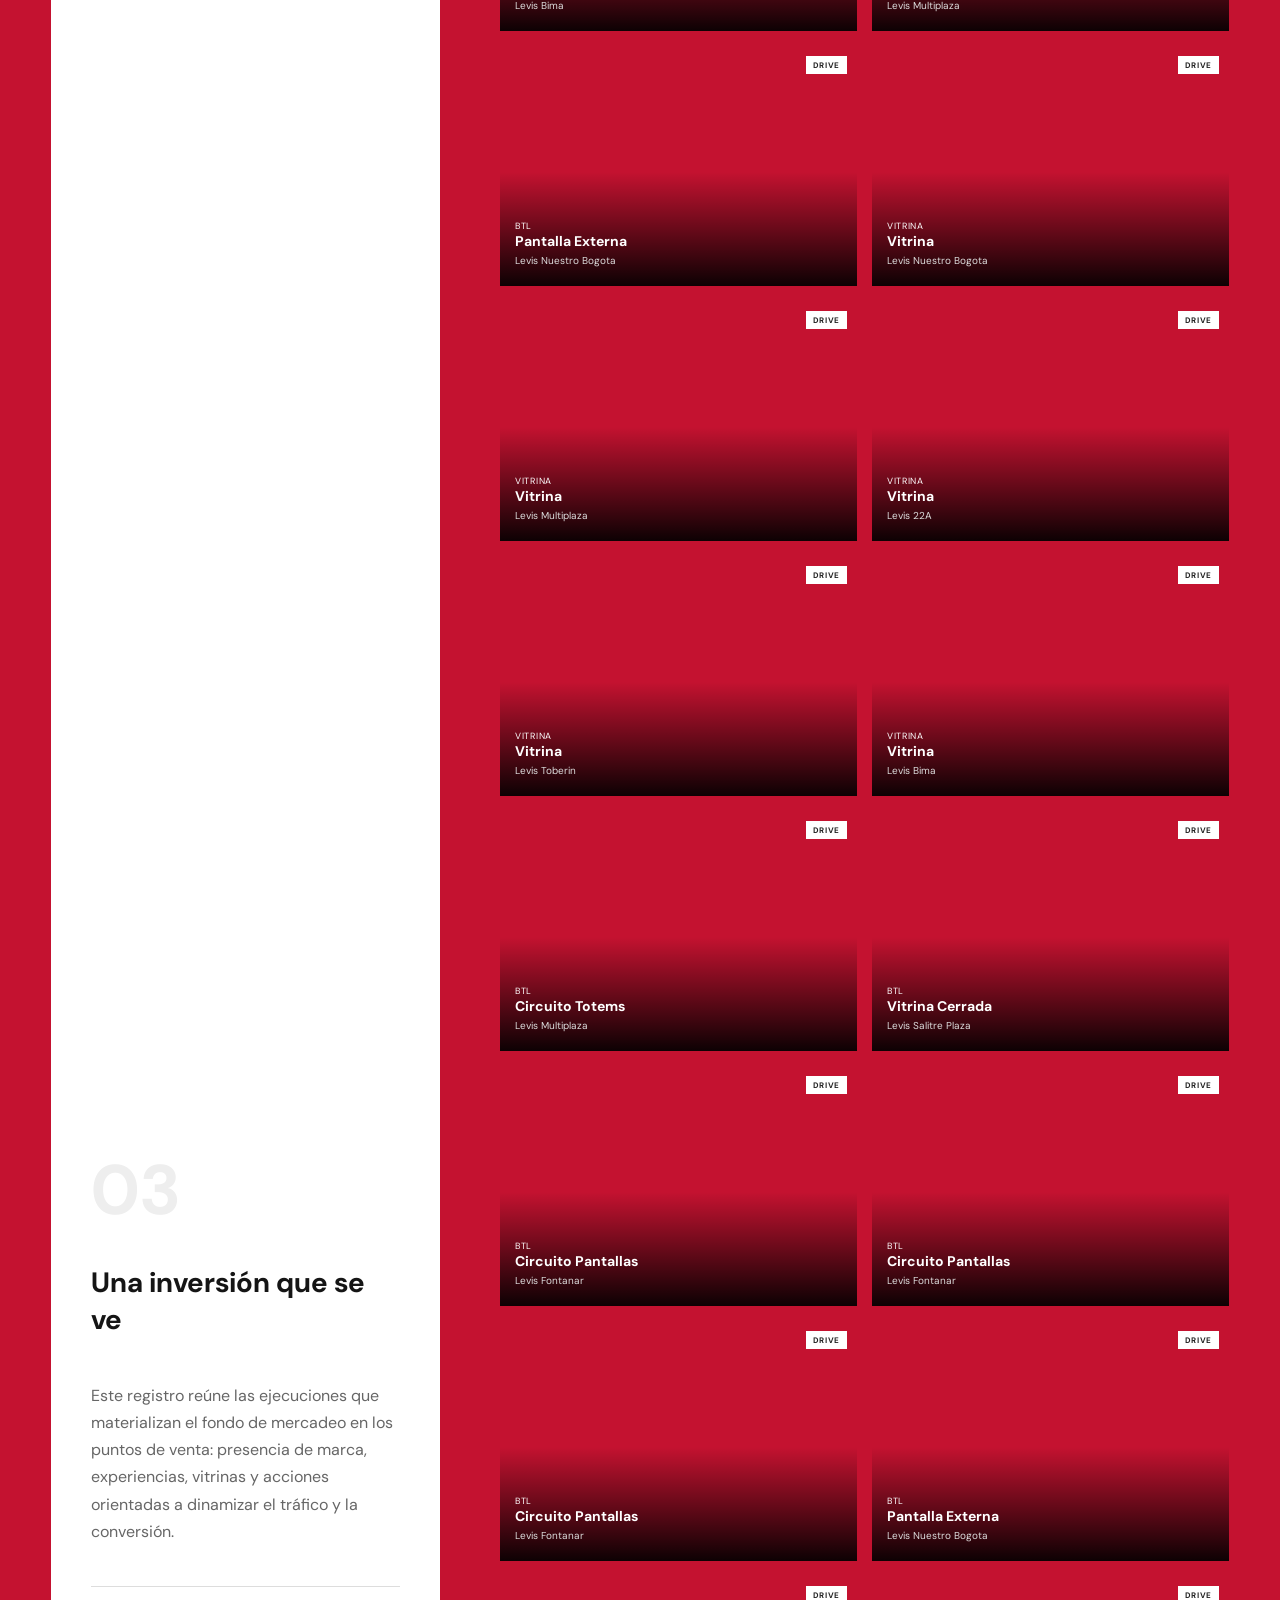
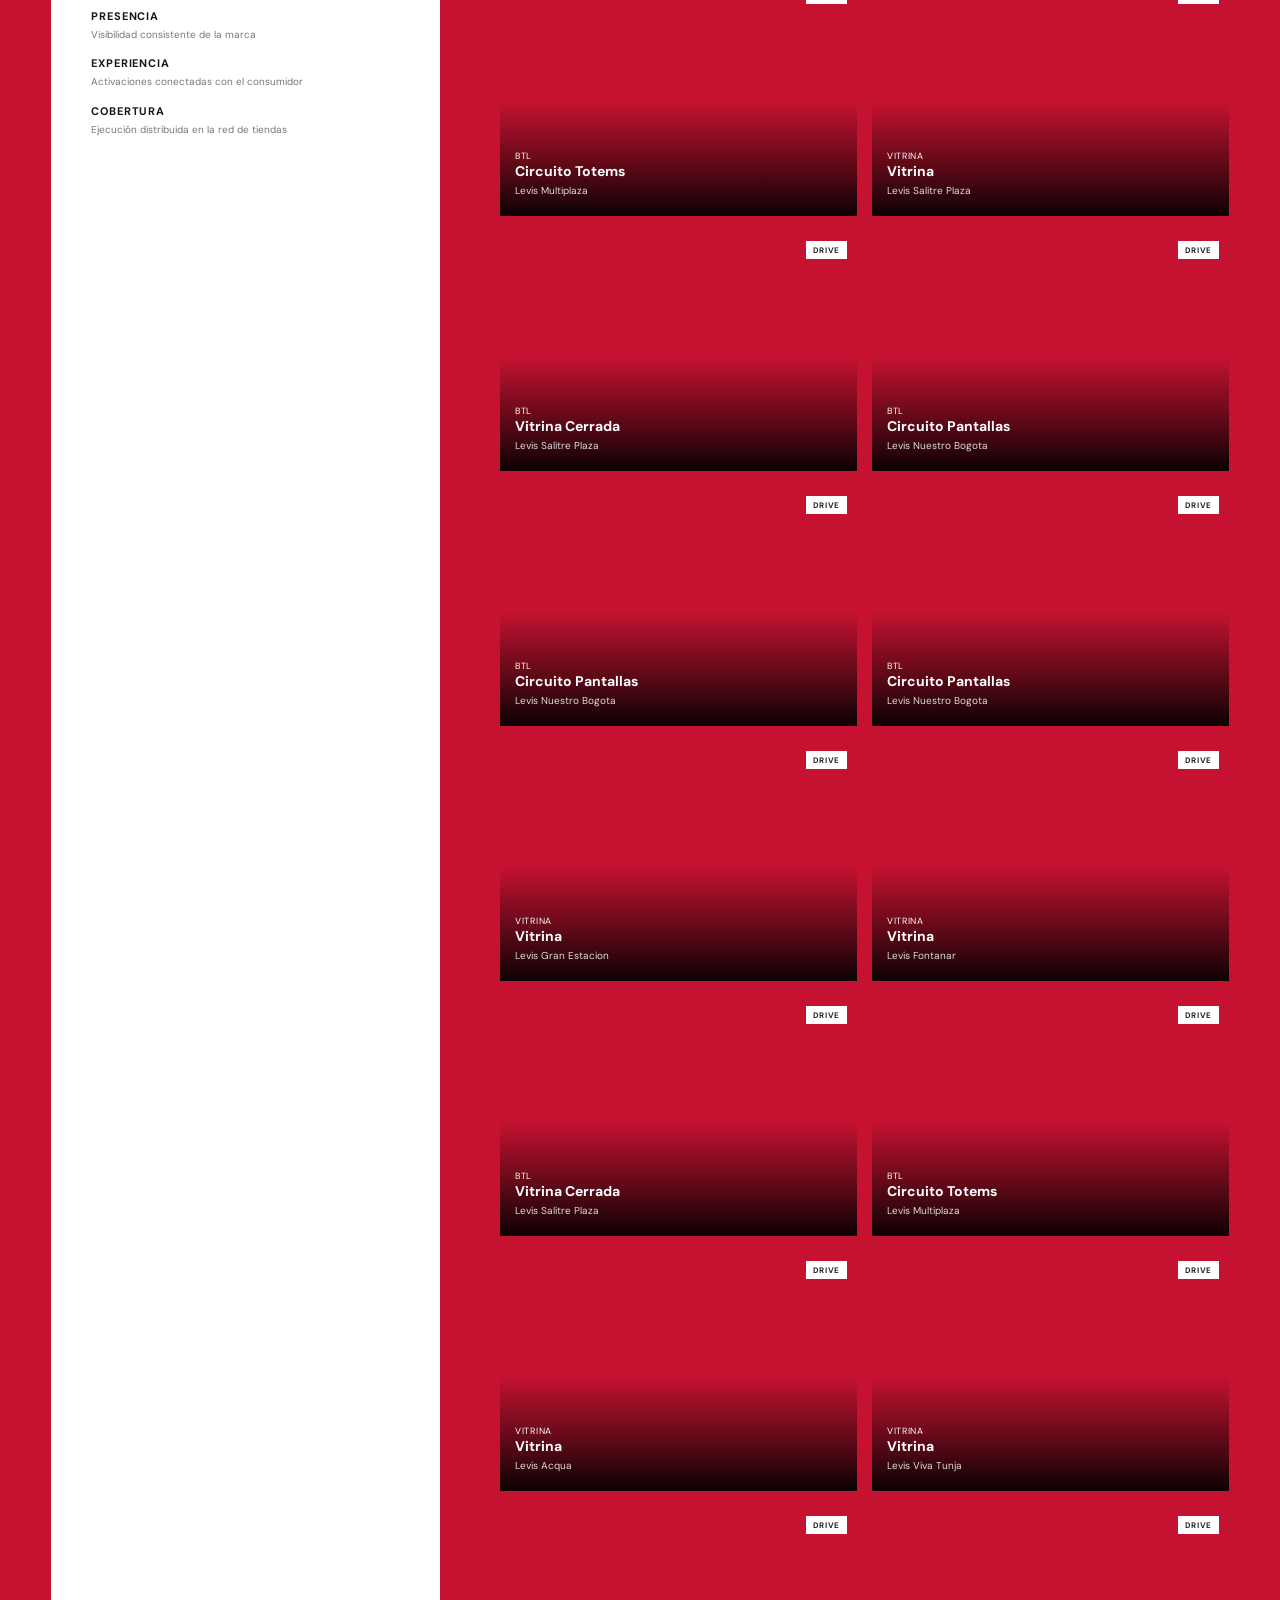
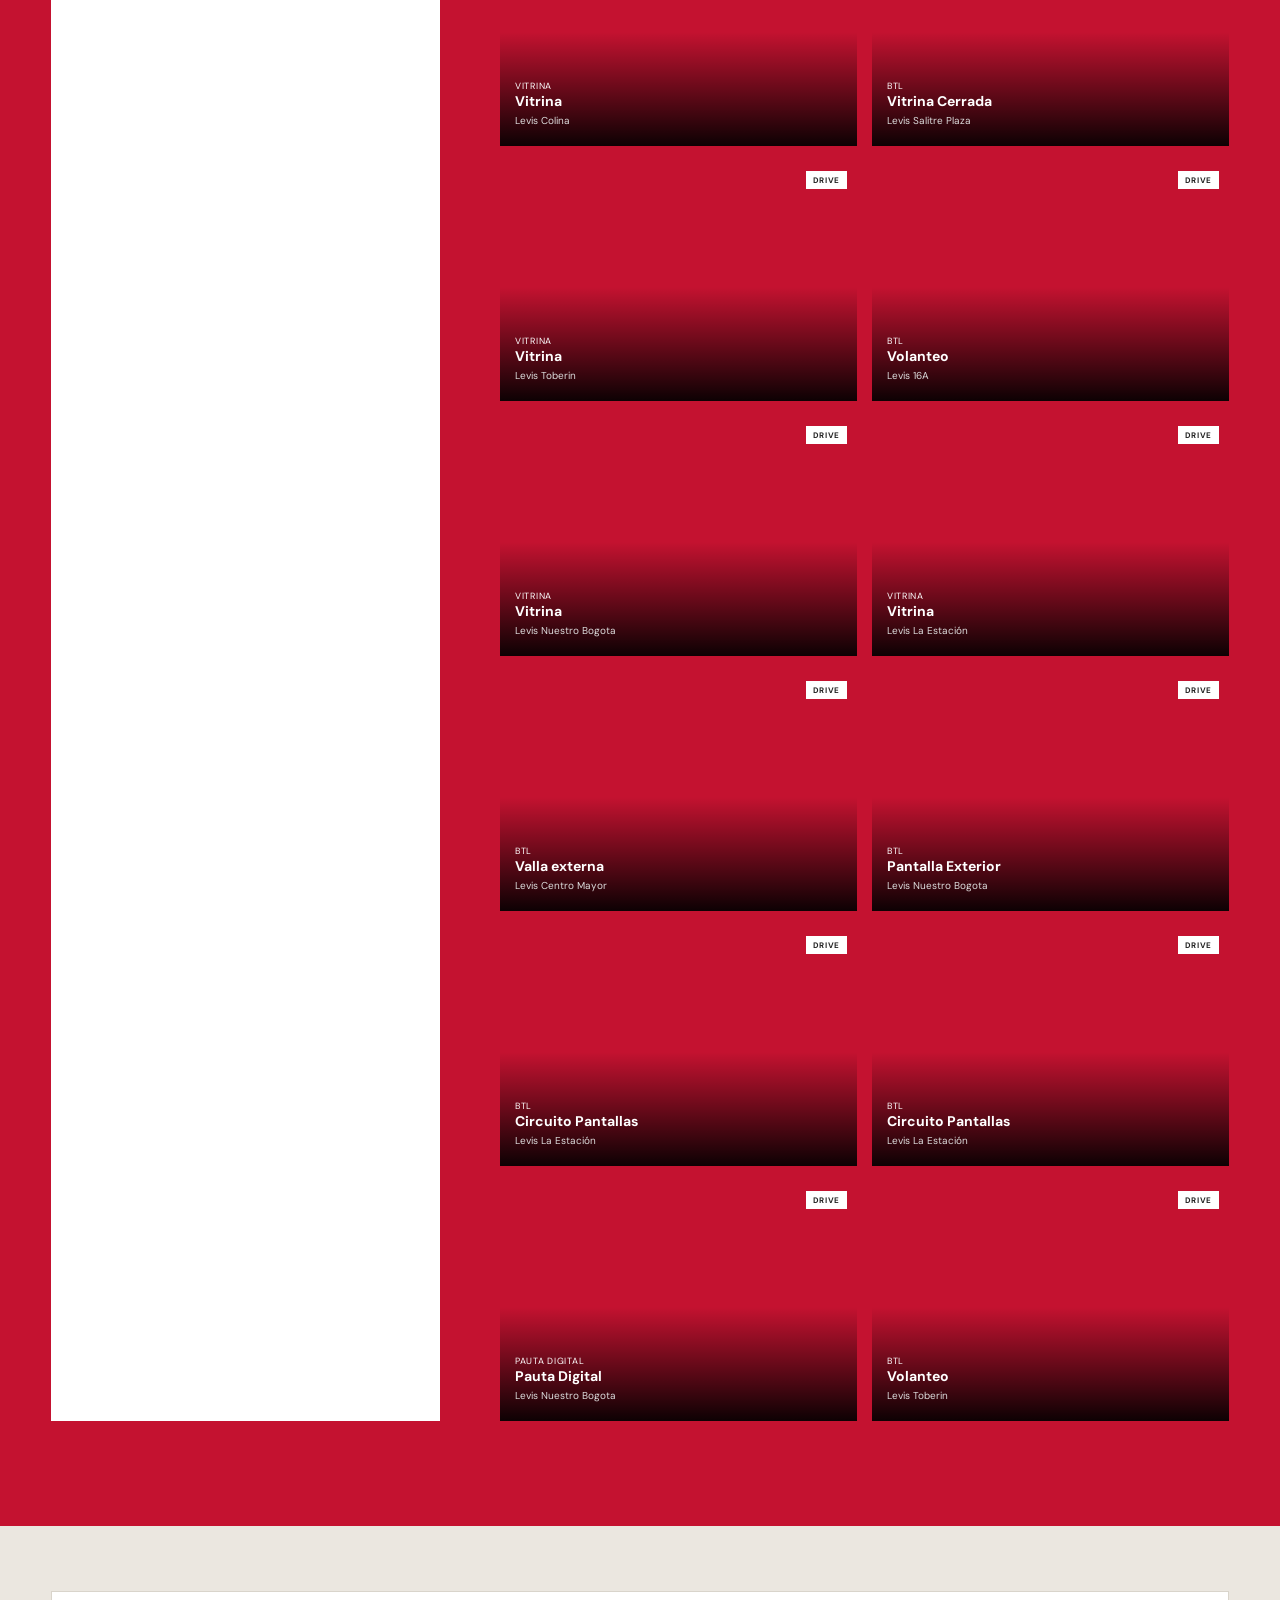
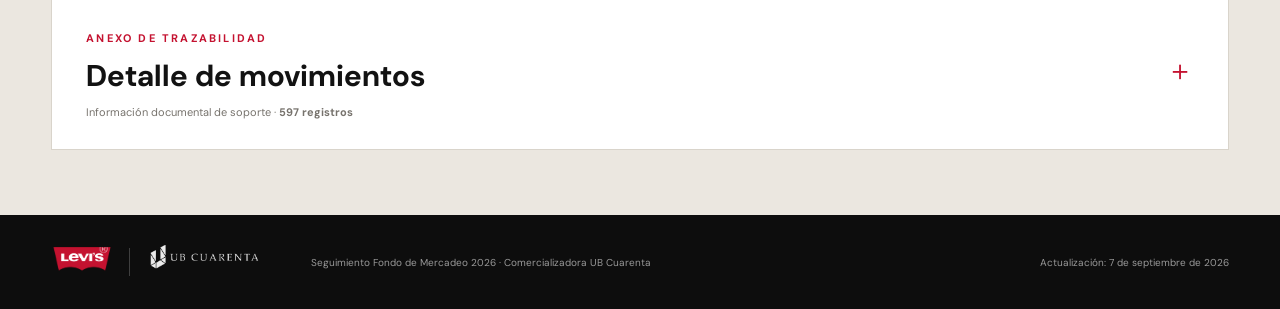
==== commit 81323f6f: "Actualizar informe Levi's septiembre 7" ====
--- a/admin.html
+++ b/admin.html
@@ -11,7 +11,7 @@
 <section class="section evidence" id="evidencias"><div class="shell"><div class="section-heading light"><div><p class="eyebrow">Reporte fotográfico</p><h2>La ejecución, en imágenes</h2></div><p>Cada evidencia queda identificada por acción y tienda.</p></div><div class="evidence-layout"><article class="evidence-intro presentation-copy"><span class="big-number">03</span><h3>Una inversión que se ve</h3><p>Este registro reúne las ejecuciones que materializan el fondo de mercadeo en los puntos de venta: presencia de marca, experiencias, vitrinas y acciones orientadas a dinamizar el tráfico y la conversión.</p><div class="evidence-principles"><span><b>Presencia</b>Visibilidad consistente de la marca</span><span><b>Experiencia</b>Activaciones conectadas con el consumidor</span><span><b>Cobertura</b>Ejecución distribuida en la red de tiendas</span></div></article><div id="photoGallery" class="gallery"><div class="empty-gallery"><span>✦</span><p>Registro fotográfico de ejecución</p><small>Las evidencias se presentan por acción y punto de venta.</small></div></div></div></div></section>
 <section class="section trace-section" id="movimientos"><div class="shell"><details class="trace-details"><summary><div><p class="eyebrow red">Anexo de trazabilidad</p><h2>Detalle de movimientos</h2><span>Información documental de soporte · <b id="traceCount">259 registros</b></span></div><i>＋</i></summary><div class="trace-content"><p class="trace-note">Este anexo conserva el detalle de documentos, conceptos y proveedores sin interrumpir la lectura principal del informe.</p><div class="table-tools"><label class="search">⌕ <input id="searchInput" type="search" placeholder="Buscar concepto, documento o proveedor"></label><span id="tableCount"></span></div><div class="table-wrap"><table><thead><tr><th>Fecha</th><th>Acción / concepto</th><th>Tienda</th><th>Documento</th><th>Estado</th><th>Tipo de pago</th><th class="num">Valor</th></tr></thead><tbody id="movementRows"></tbody></table></div><button class="secondary" id="showMore">Ver más movimientos</button></div></details></div></section>
 </main>
-<footer><div class="footer-brands"><span class="logo-box levis-logo footer-levis"><img src="assets/logos/levis-rojo.png" alt="Levi's"></span><span class="footer-divider"></span><span class="logo-box ub-logo footer-ub"><img src="assets/logos/ub-cuarenta-blanco.png" alt="UB Cuarenta"></span></div><p>Seguimiento Fondo de Mercadeo 2026 · Comercializadora UB Cuarenta</p><p>Actualización: <span id="updatedAt"></span></p></footer><script src="assets/js/data.js?v=20260904175948"></script><script src="assets/js/app.js"></script><script src="assets/js/import-excel.js"></script><script src="assets/js/export-github.js"></script></body></html>
+<footer><div class="footer-brands"><span class="logo-box levis-logo footer-levis"><img src="assets/logos/levis-rojo.png" alt="Levi's"></span><span class="footer-divider"></span><span class="logo-box ub-logo footer-ub"><img src="assets/logos/ub-cuarenta-blanco.png" alt="UB Cuarenta"></span></div><p>Seguimiento Fondo de Mercadeo 2026 · Comercializadora UB Cuarenta</p><p>Actualización: <span id="updatedAt"></span></p></footer><script src="assets/js/data.js?v=20260907163037"></script><script src="assets/js/app.js"></script><script src="assets/js/import-excel.js"></script><script src="assets/js/export-github.js"></script></body></html>
 
 
 
@@ -26,3 +26,4 @@
 
 
 
+
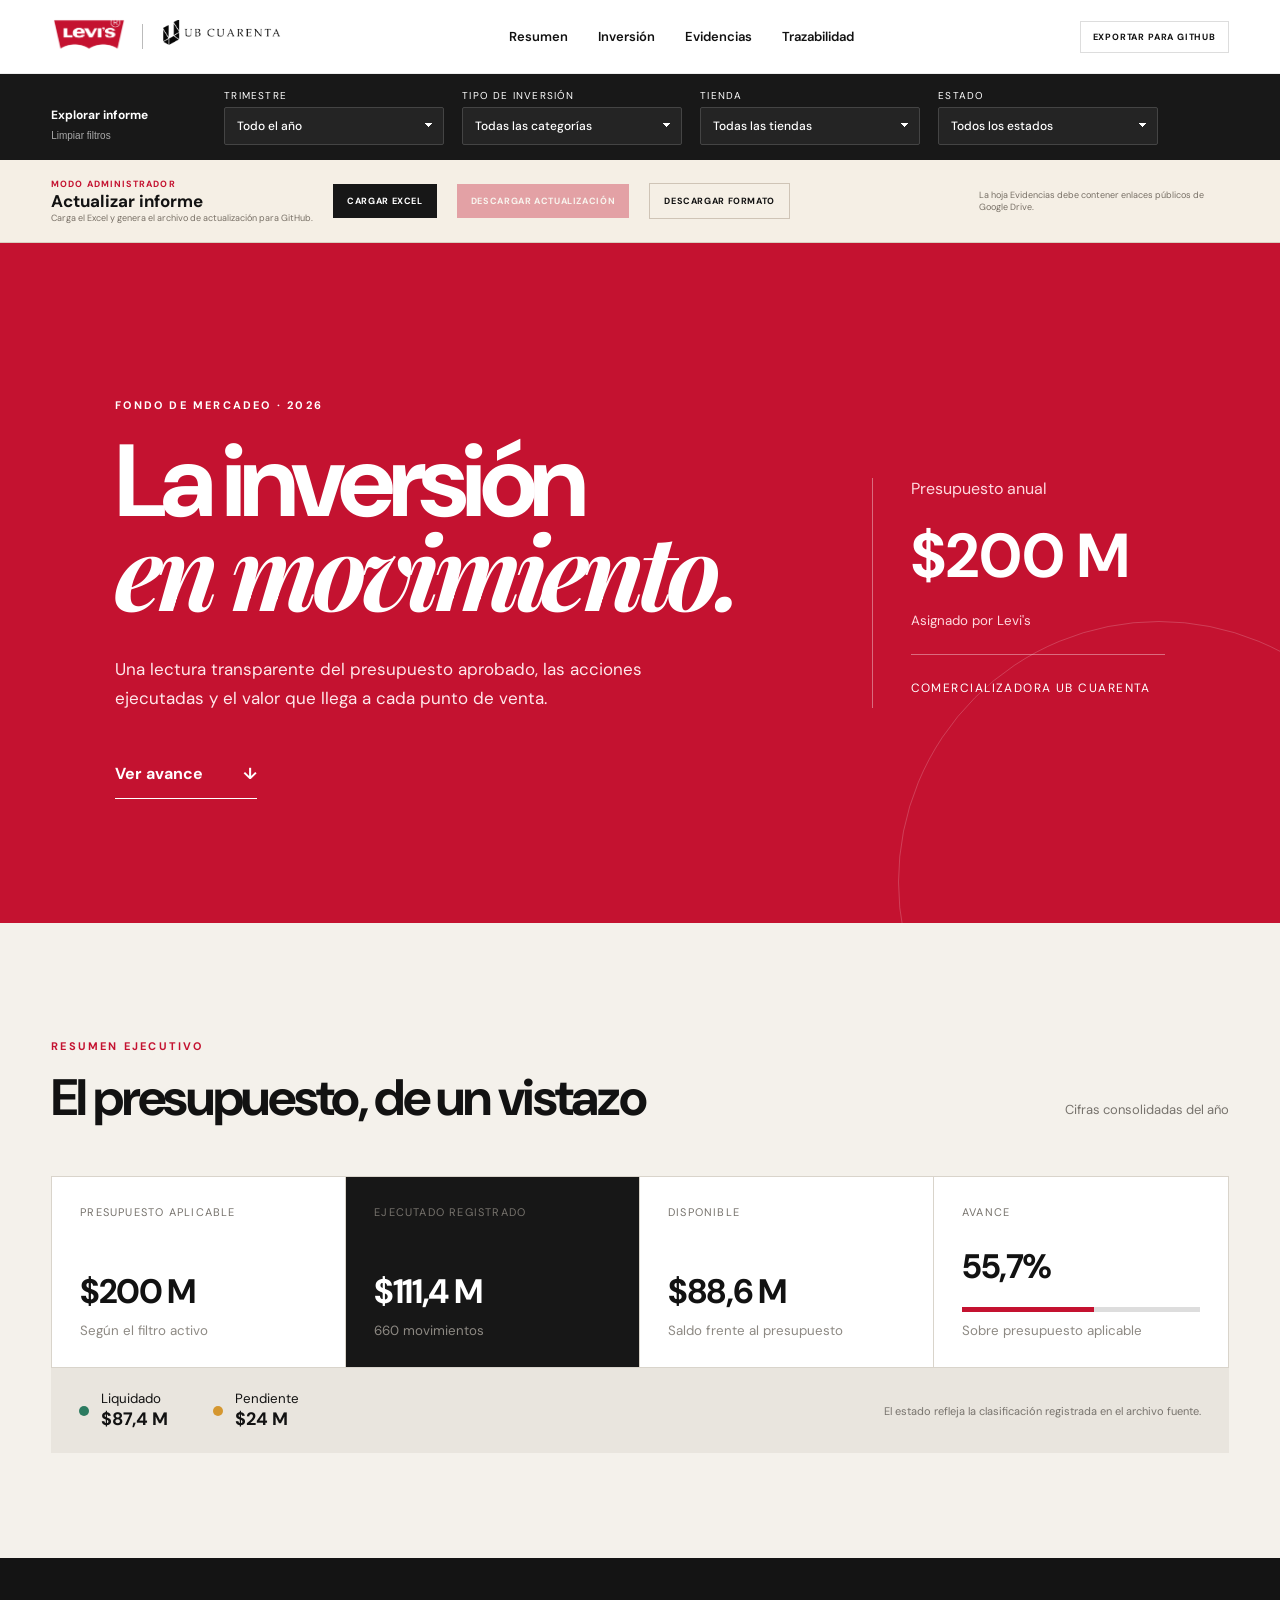
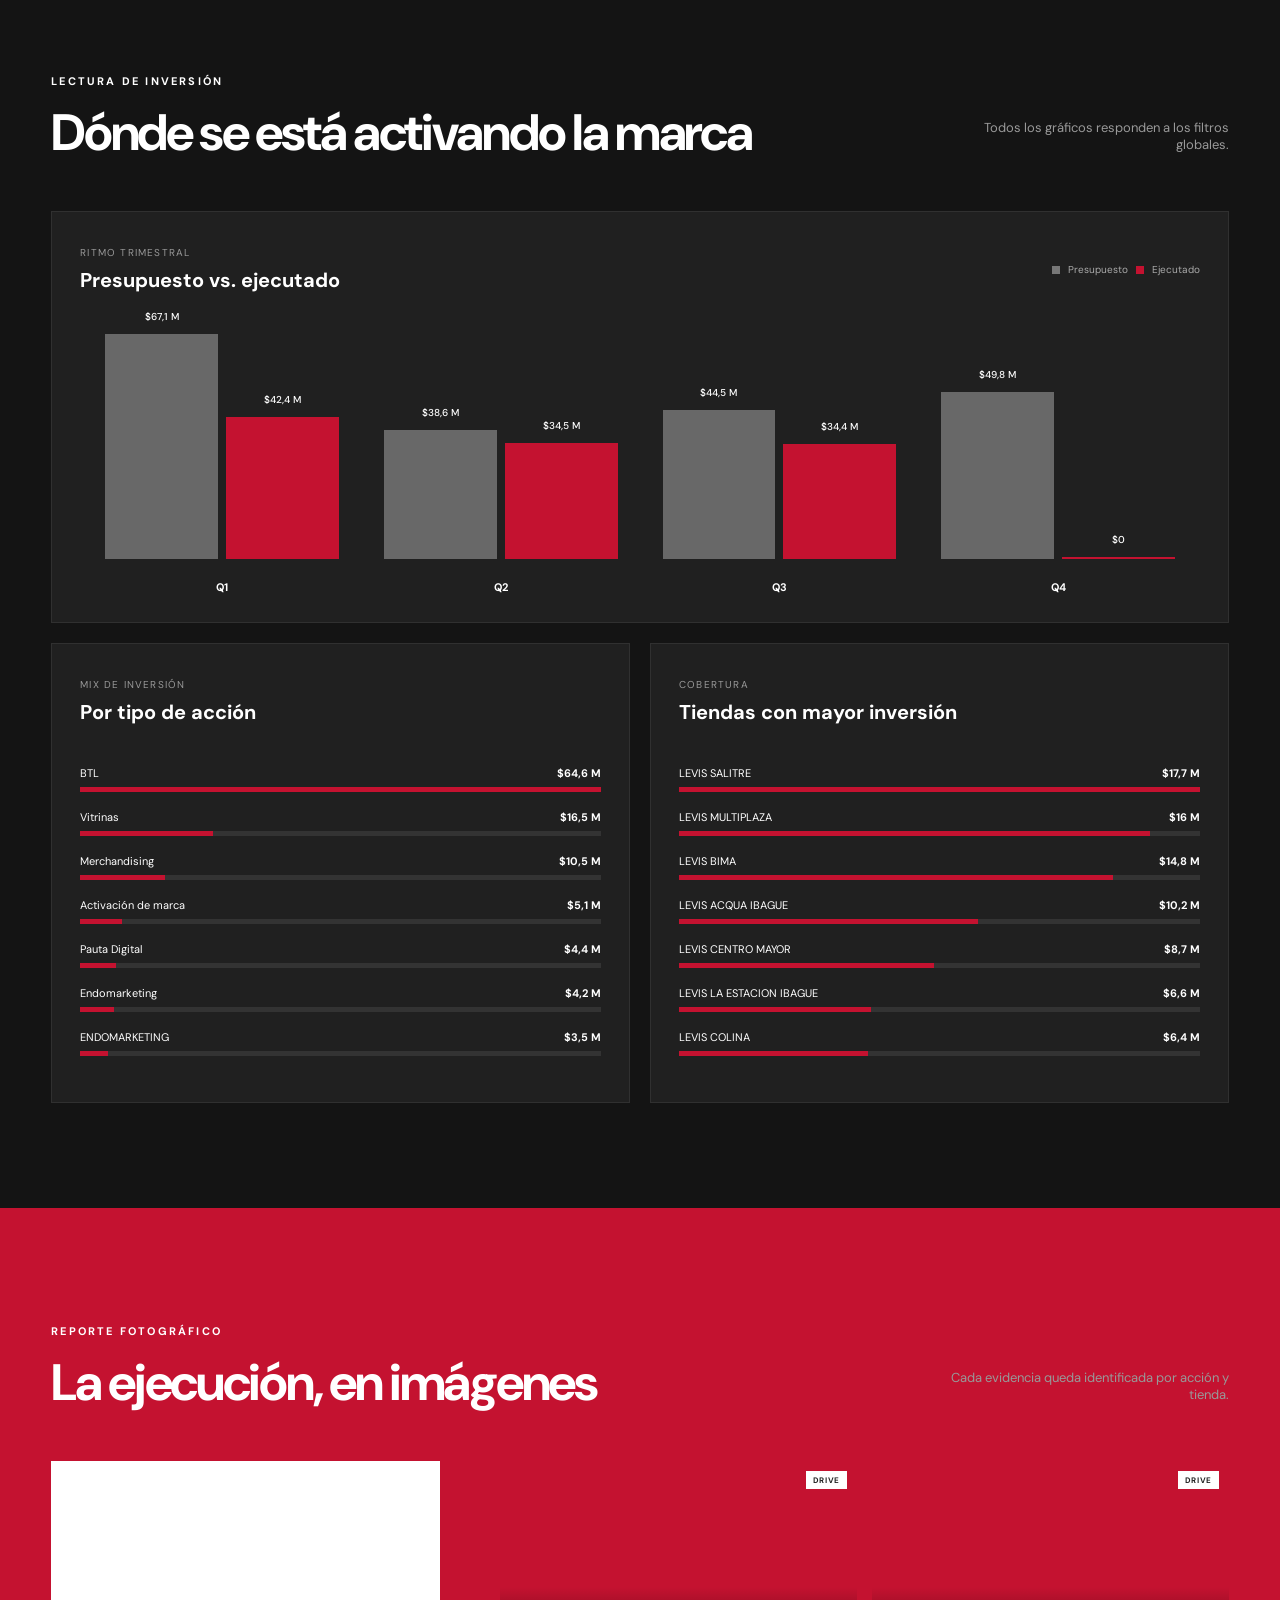
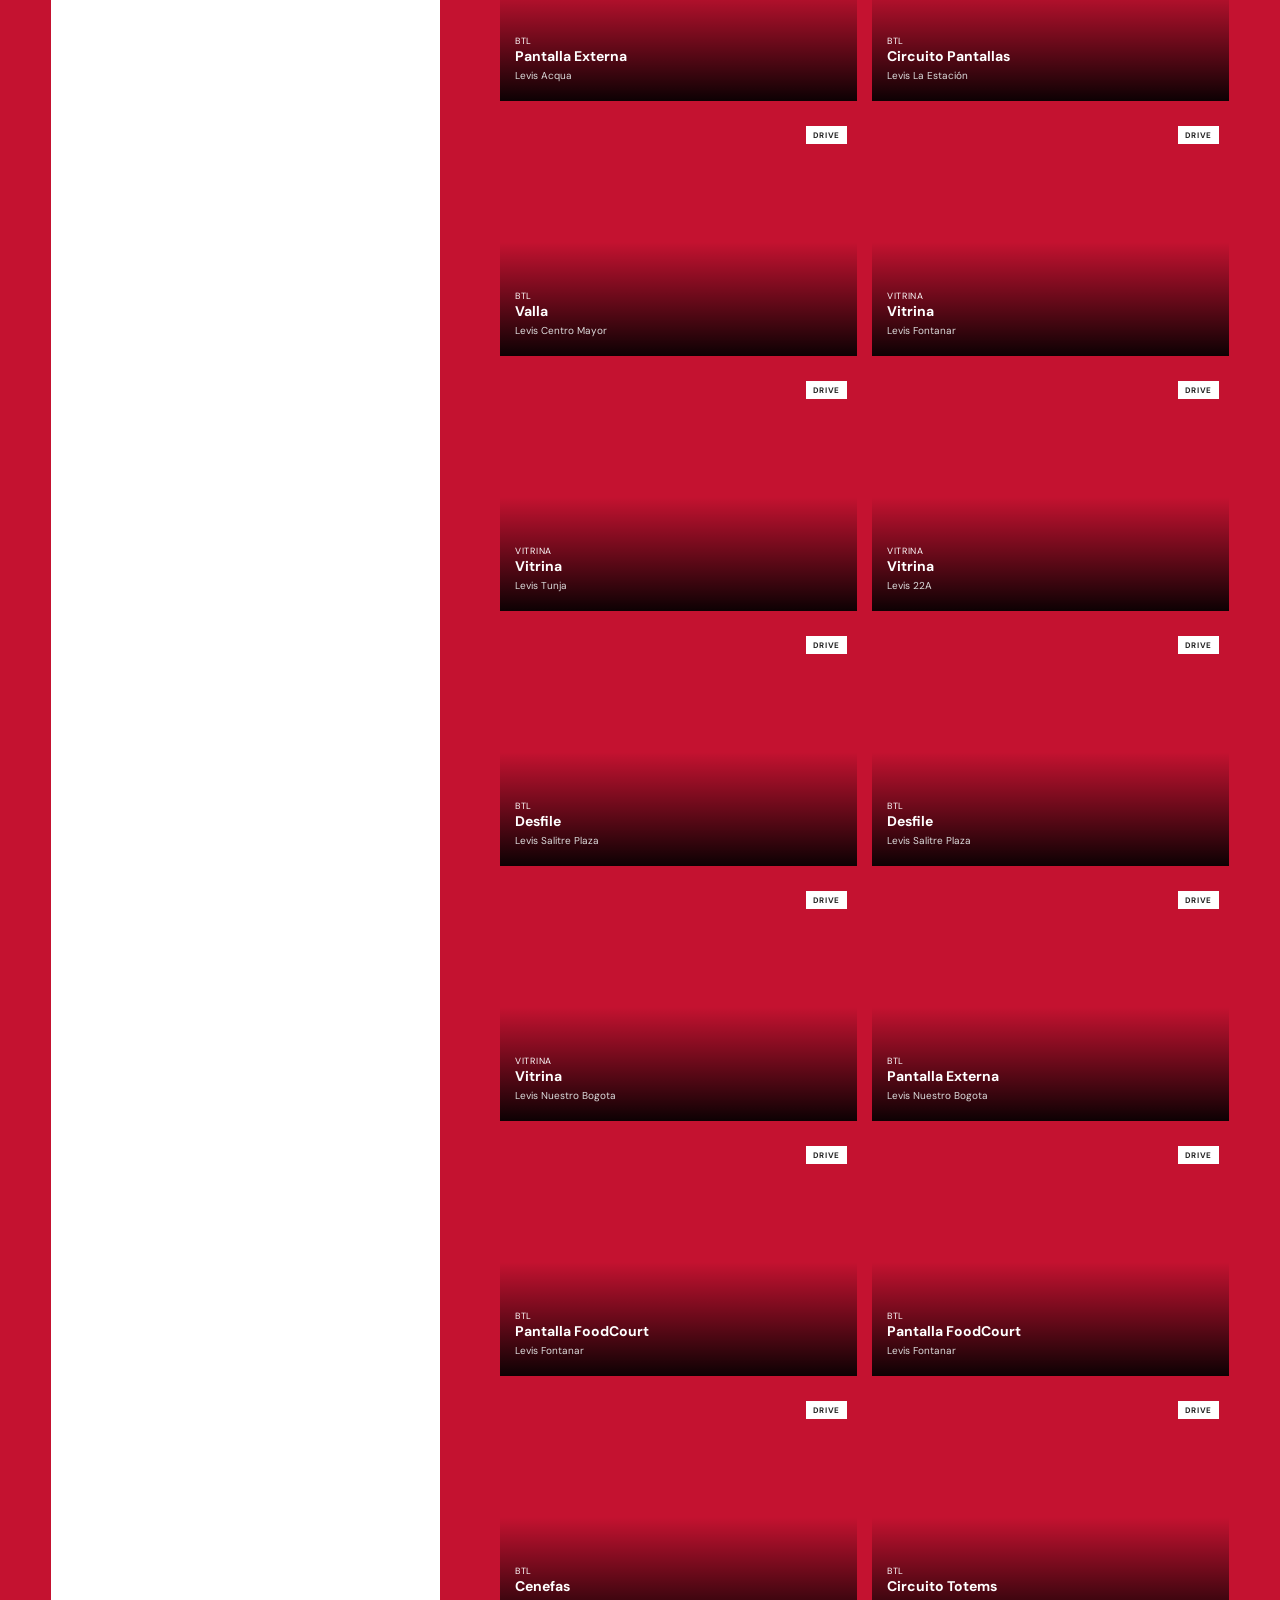
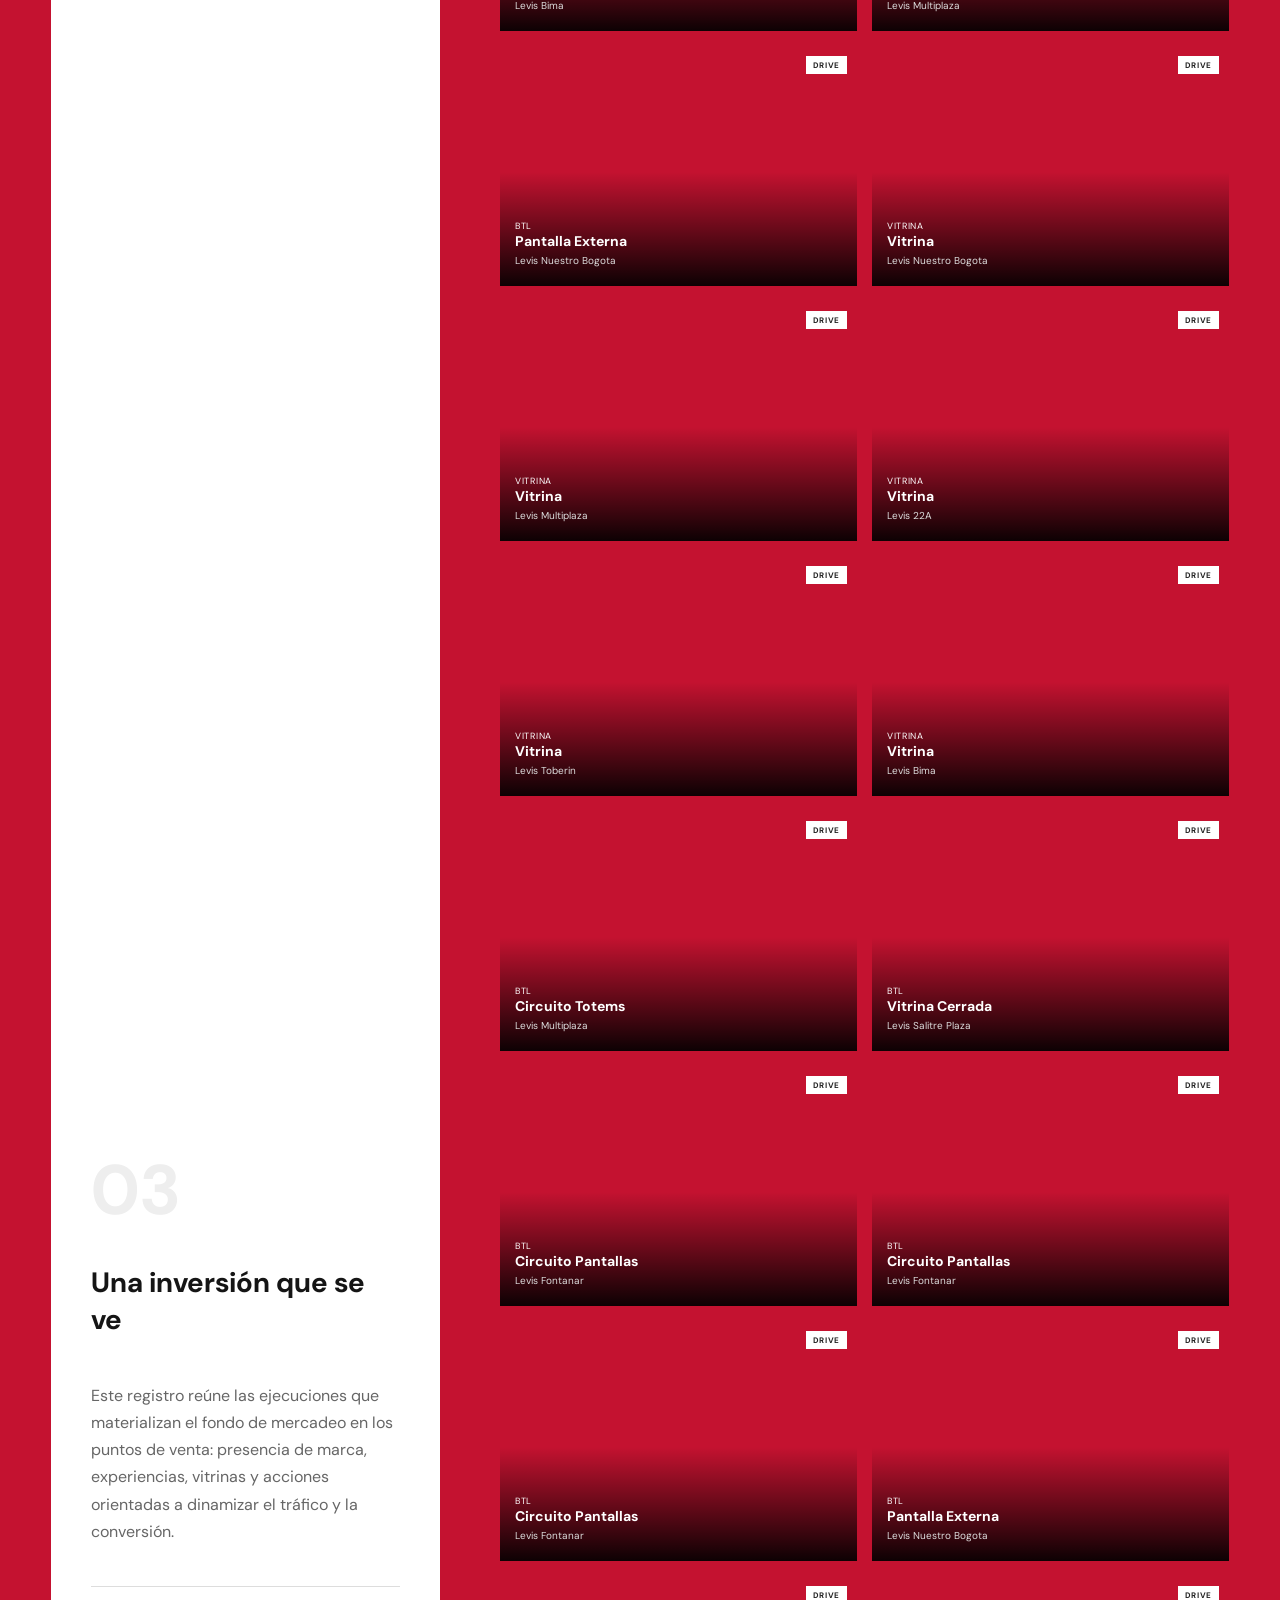
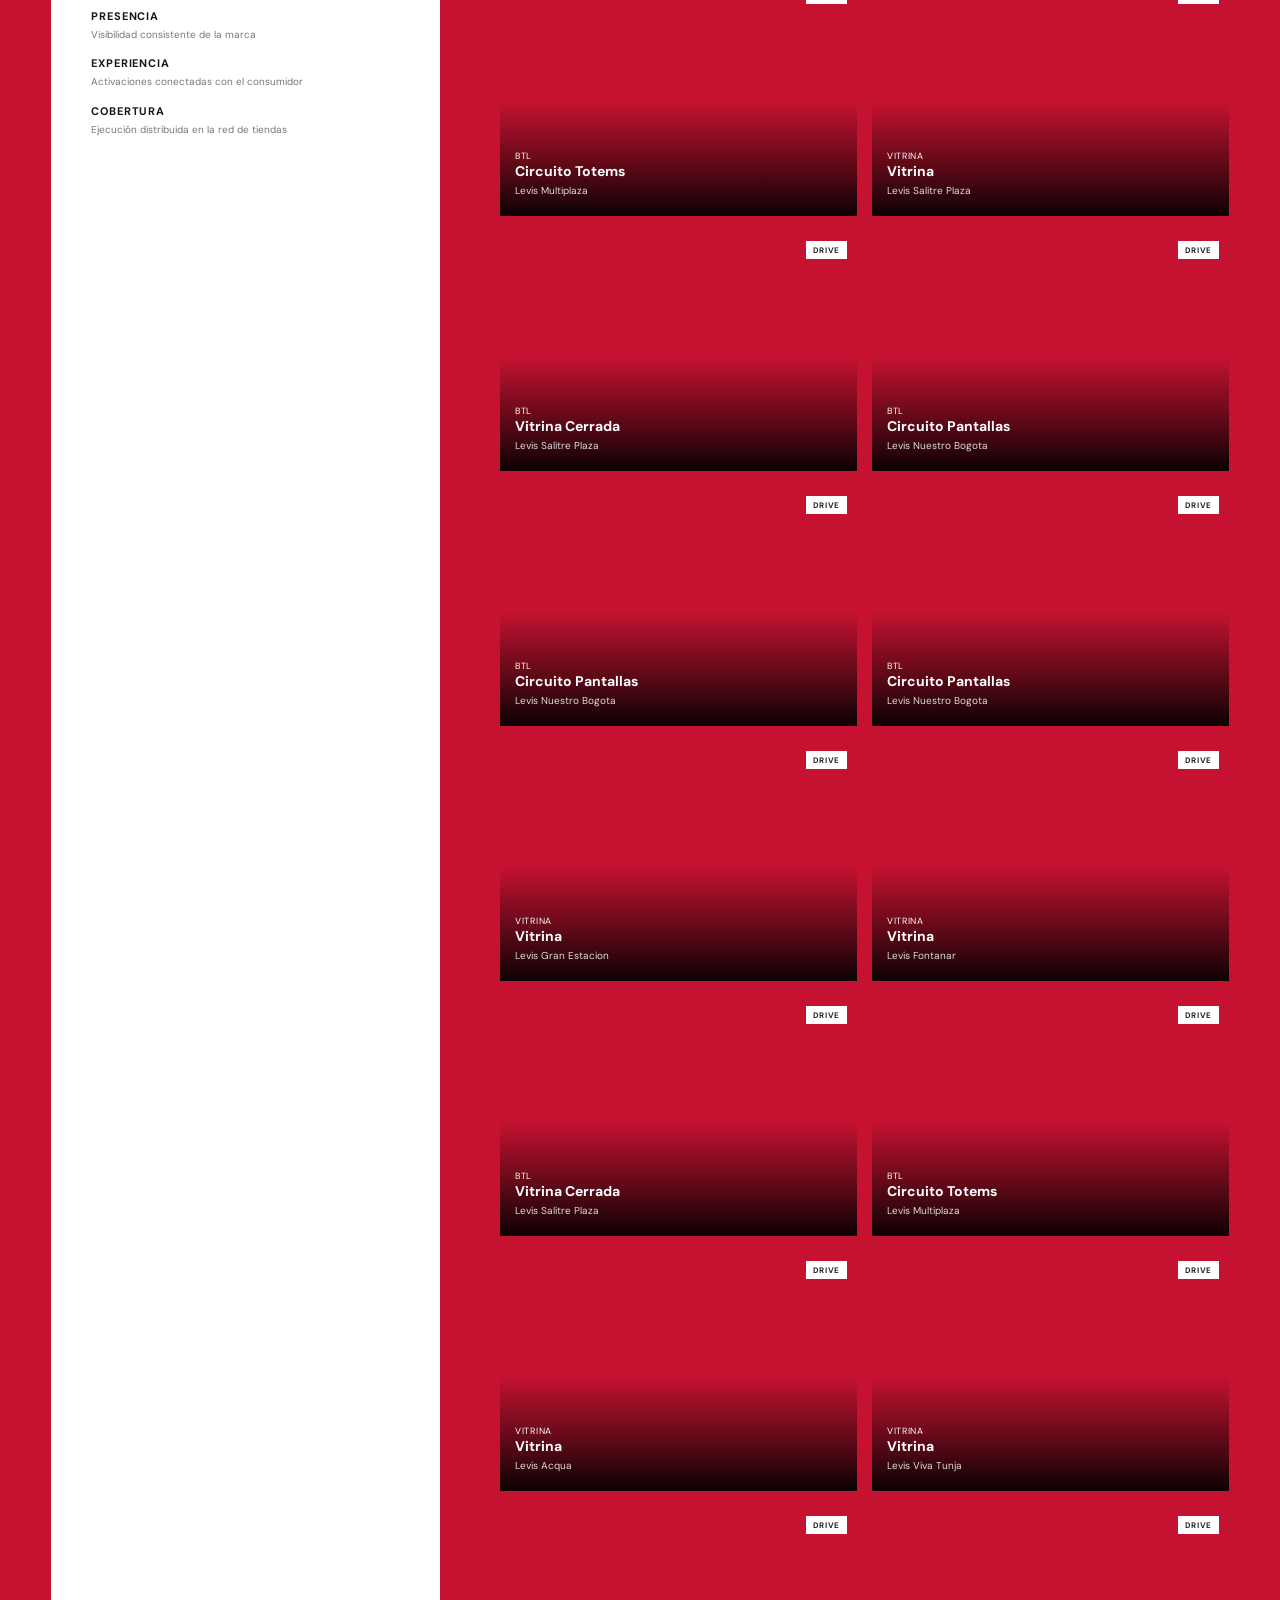
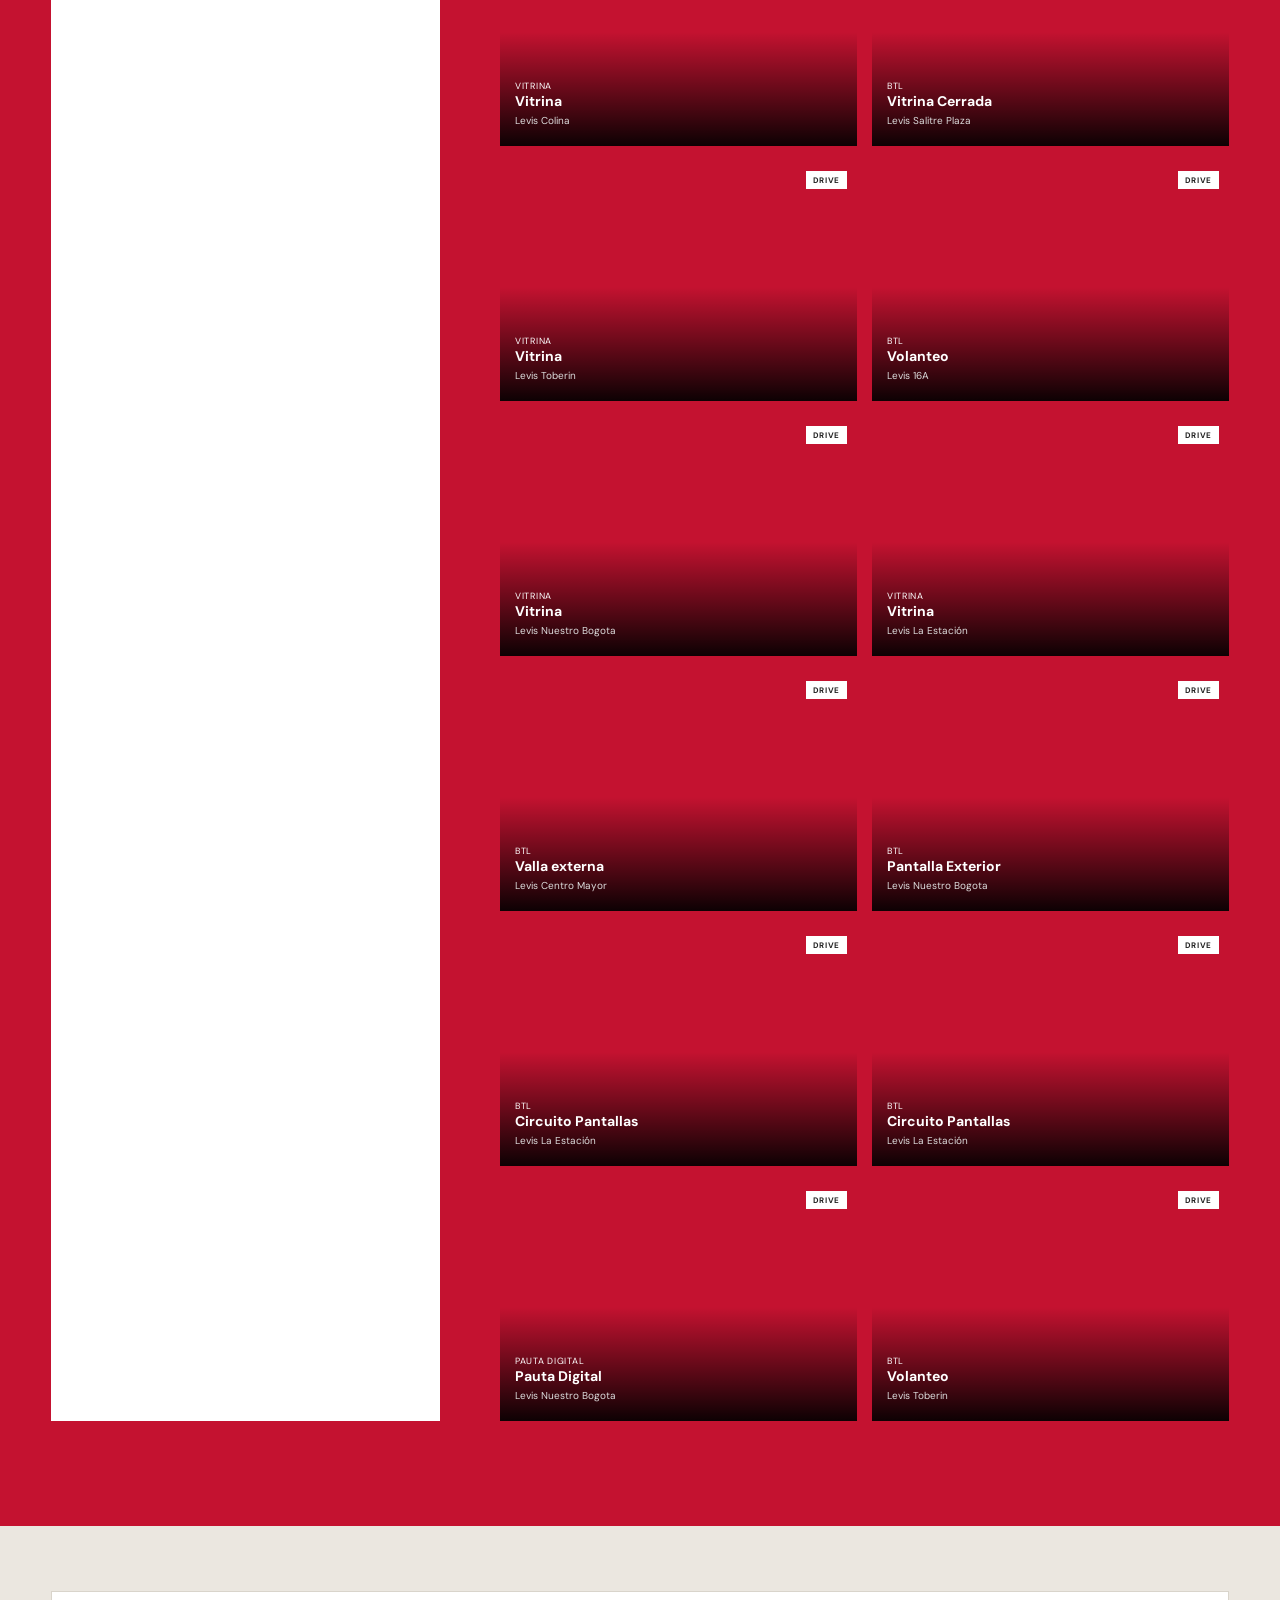
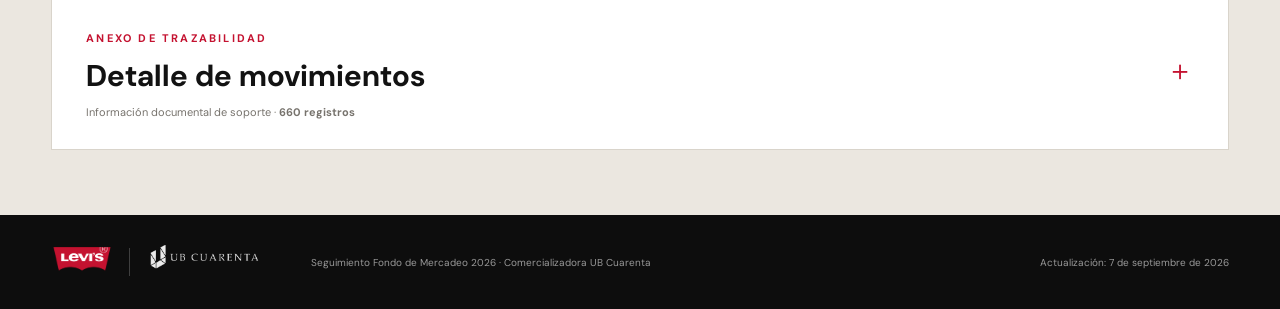
==== commit 51ec48e4: "Actualizar informe Levi's septiembre" ====
--- a/admin.html
+++ b/admin.html
@@ -11,7 +11,7 @@
 <section class="section evidence" id="evidencias"><div class="shell"><div class="section-heading light"><div><p class="eyebrow">Reporte fotográfico</p><h2>La ejecución, en imágenes</h2></div><p>Cada evidencia queda identificada por acción y tienda.</p></div><div class="evidence-layout"><article class="evidence-intro presentation-copy"><span class="big-number">03</span><h3>Una inversión que se ve</h3><p>Este registro reúne las ejecuciones que materializan el fondo de mercadeo en los puntos de venta: presencia de marca, experiencias, vitrinas y acciones orientadas a dinamizar el tráfico y la conversión.</p><div class="evidence-principles"><span><b>Presencia</b>Visibilidad consistente de la marca</span><span><b>Experiencia</b>Activaciones conectadas con el consumidor</span><span><b>Cobertura</b>Ejecución distribuida en la red de tiendas</span></div></article><div id="photoGallery" class="gallery"><div class="empty-gallery"><span>✦</span><p>Registro fotográfico de ejecución</p><small>Las evidencias se presentan por acción y punto de venta.</small></div></div></div></div></section>
 <section class="section trace-section" id="movimientos"><div class="shell"><details class="trace-details"><summary><div><p class="eyebrow red">Anexo de trazabilidad</p><h2>Detalle de movimientos</h2><span>Información documental de soporte · <b id="traceCount">259 registros</b></span></div><i>＋</i></summary><div class="trace-content"><p class="trace-note">Este anexo conserva el detalle de documentos, conceptos y proveedores sin interrumpir la lectura principal del informe.</p><div class="table-tools"><label class="search">⌕ <input id="searchInput" type="search" placeholder="Buscar concepto, documento o proveedor"></label><span id="tableCount"></span></div><div class="table-wrap"><table><thead><tr><th>Fecha</th><th>Acción / concepto</th><th>Tienda</th><th>Documento</th><th>Estado</th><th>Tipo de pago</th><th class="num">Valor</th></tr></thead><tbody id="movementRows"></tbody></table></div><button class="secondary" id="showMore">Ver más movimientos</button></div></details></div></section>
 </main>
-<footer><div class="footer-brands"><span class="logo-box levis-logo footer-levis"><img src="assets/logos/levis-rojo.png" alt="Levi's"></span><span class="footer-divider"></span><span class="logo-box ub-logo footer-ub"><img src="assets/logos/ub-cuarenta-blanco.png" alt="UB Cuarenta"></span></div><p>Seguimiento Fondo de Mercadeo 2026 · Comercializadora UB Cuarenta</p><p>Actualización: <span id="updatedAt"></span></p></footer><script src="assets/js/data.js?v=20260907163037"></script><script src="assets/js/app.js"></script><script src="assets/js/import-excel.js"></script><script src="assets/js/export-github.js"></script></body></html>
+<footer><div class="footer-brands"><span class="logo-box levis-logo footer-levis"><img src="assets/logos/levis-rojo.png" alt="Levi's"></span><span class="footer-divider"></span><span class="logo-box ub-logo footer-ub"><img src="assets/logos/ub-cuarenta-blanco.png" alt="UB Cuarenta"></span></div><p>Seguimiento Fondo de Mercadeo 2026 · Comercializadora UB Cuarenta</p><p>Actualización: <span id="updatedAt"></span></p></footer><script src="assets/js/data.js?v=20260907212236"></script><script src="assets/js/app.js"></script><script src="assets/js/import-excel.js"></script><script src="assets/js/export-github.js"></script></body></html>
 
 
 
@@ -27,3 +27,4 @@
 
 
 
+
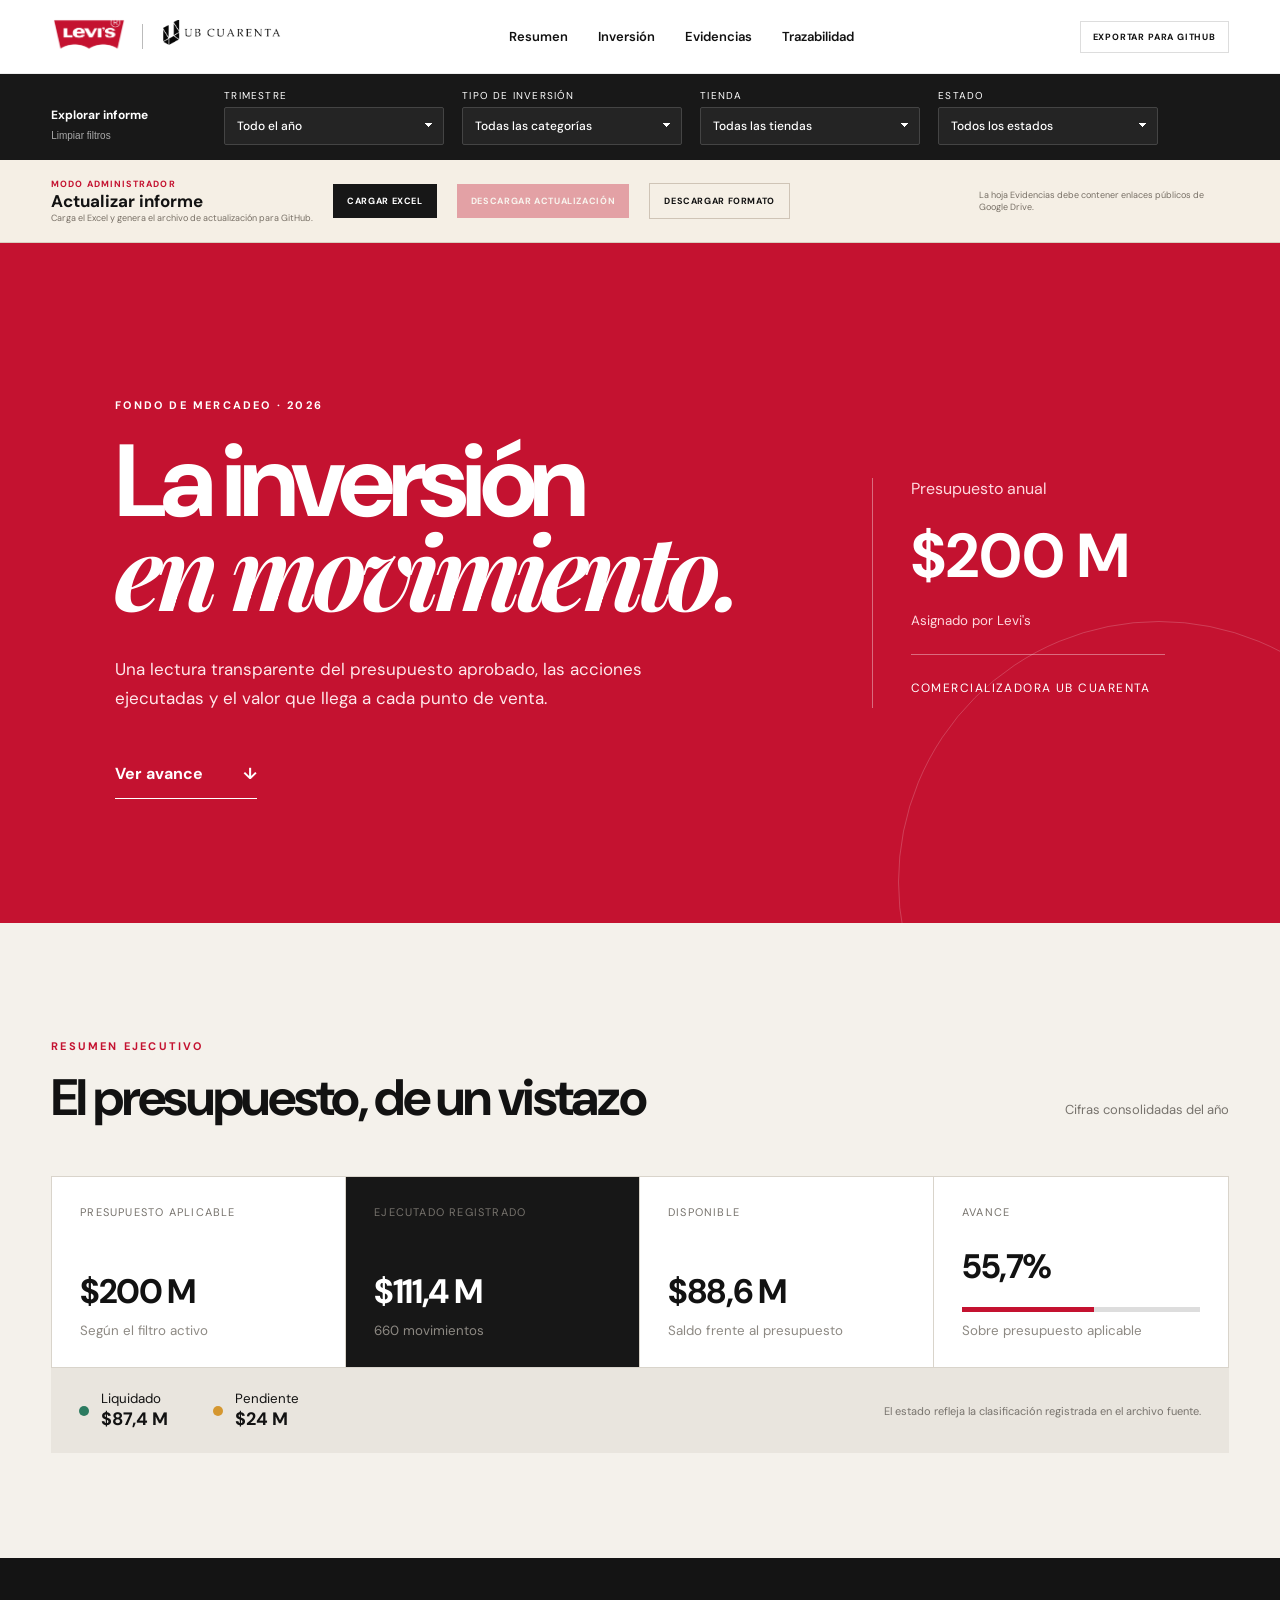
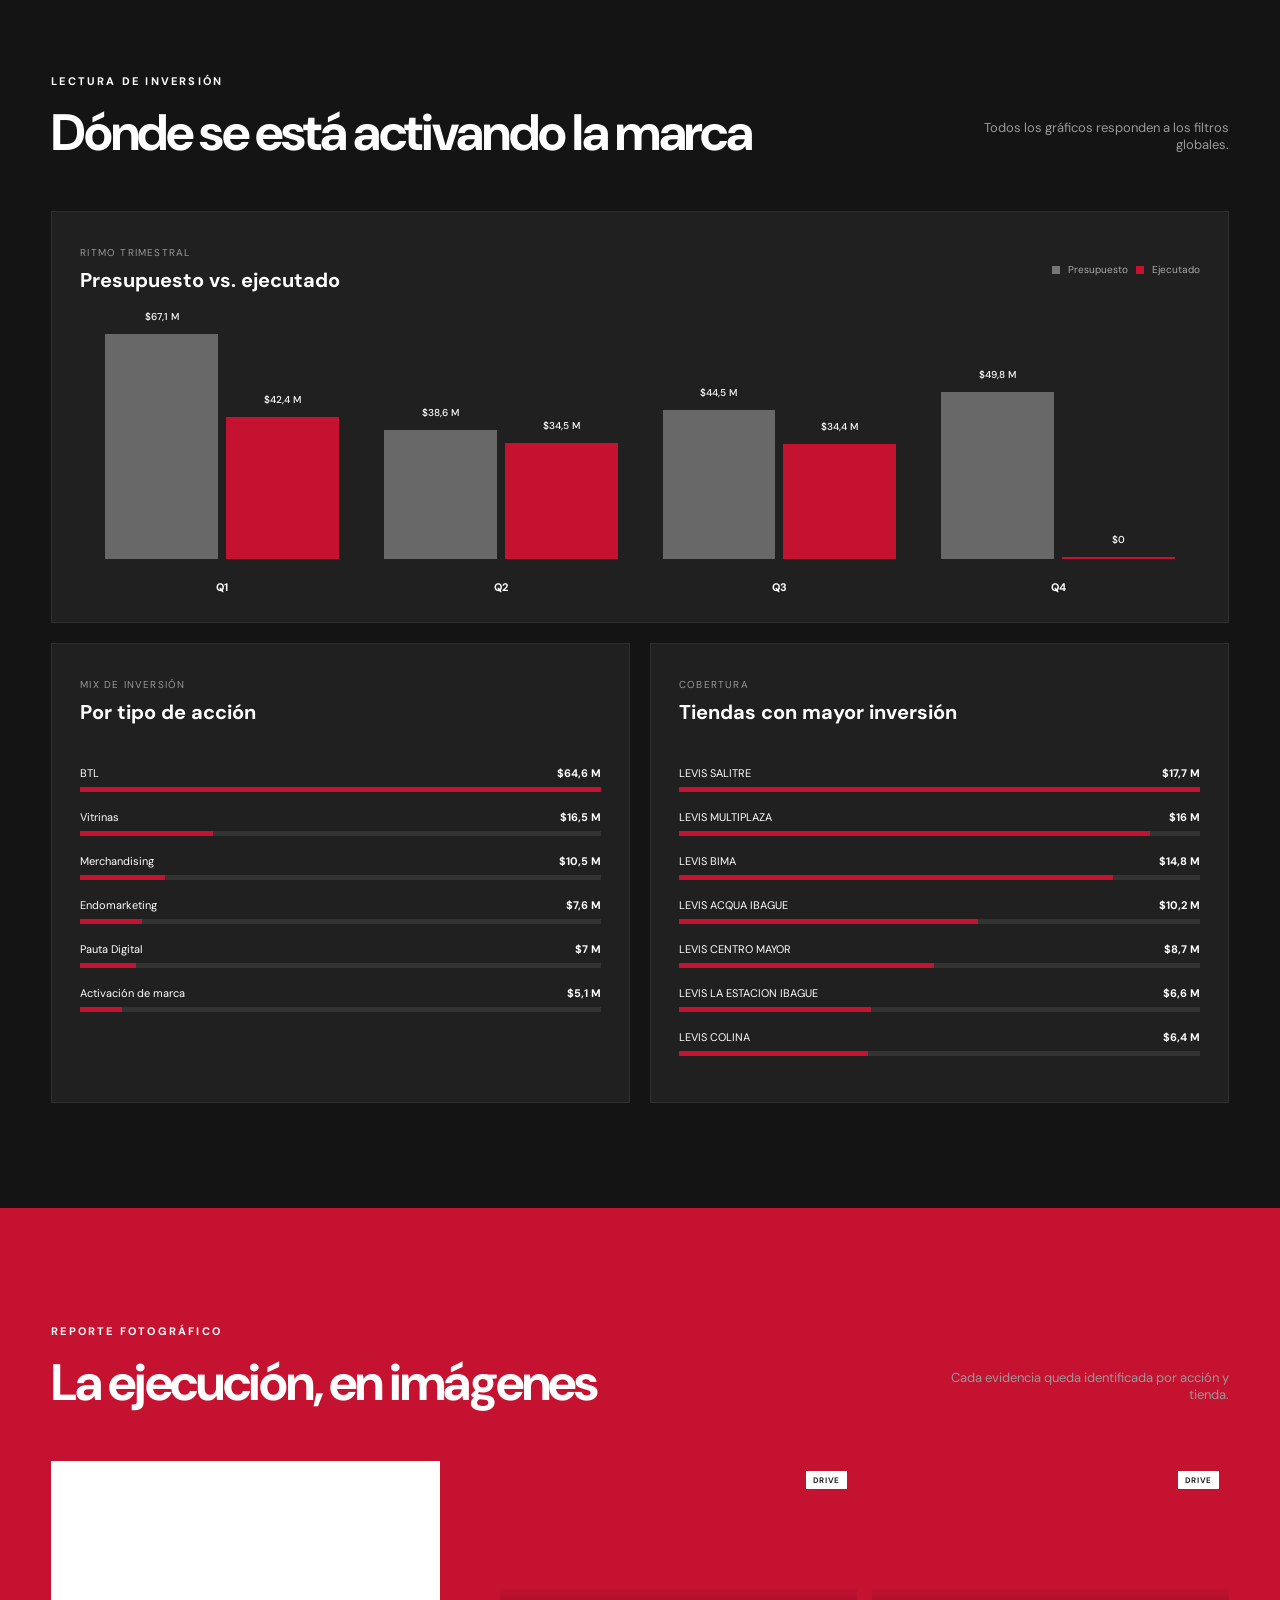
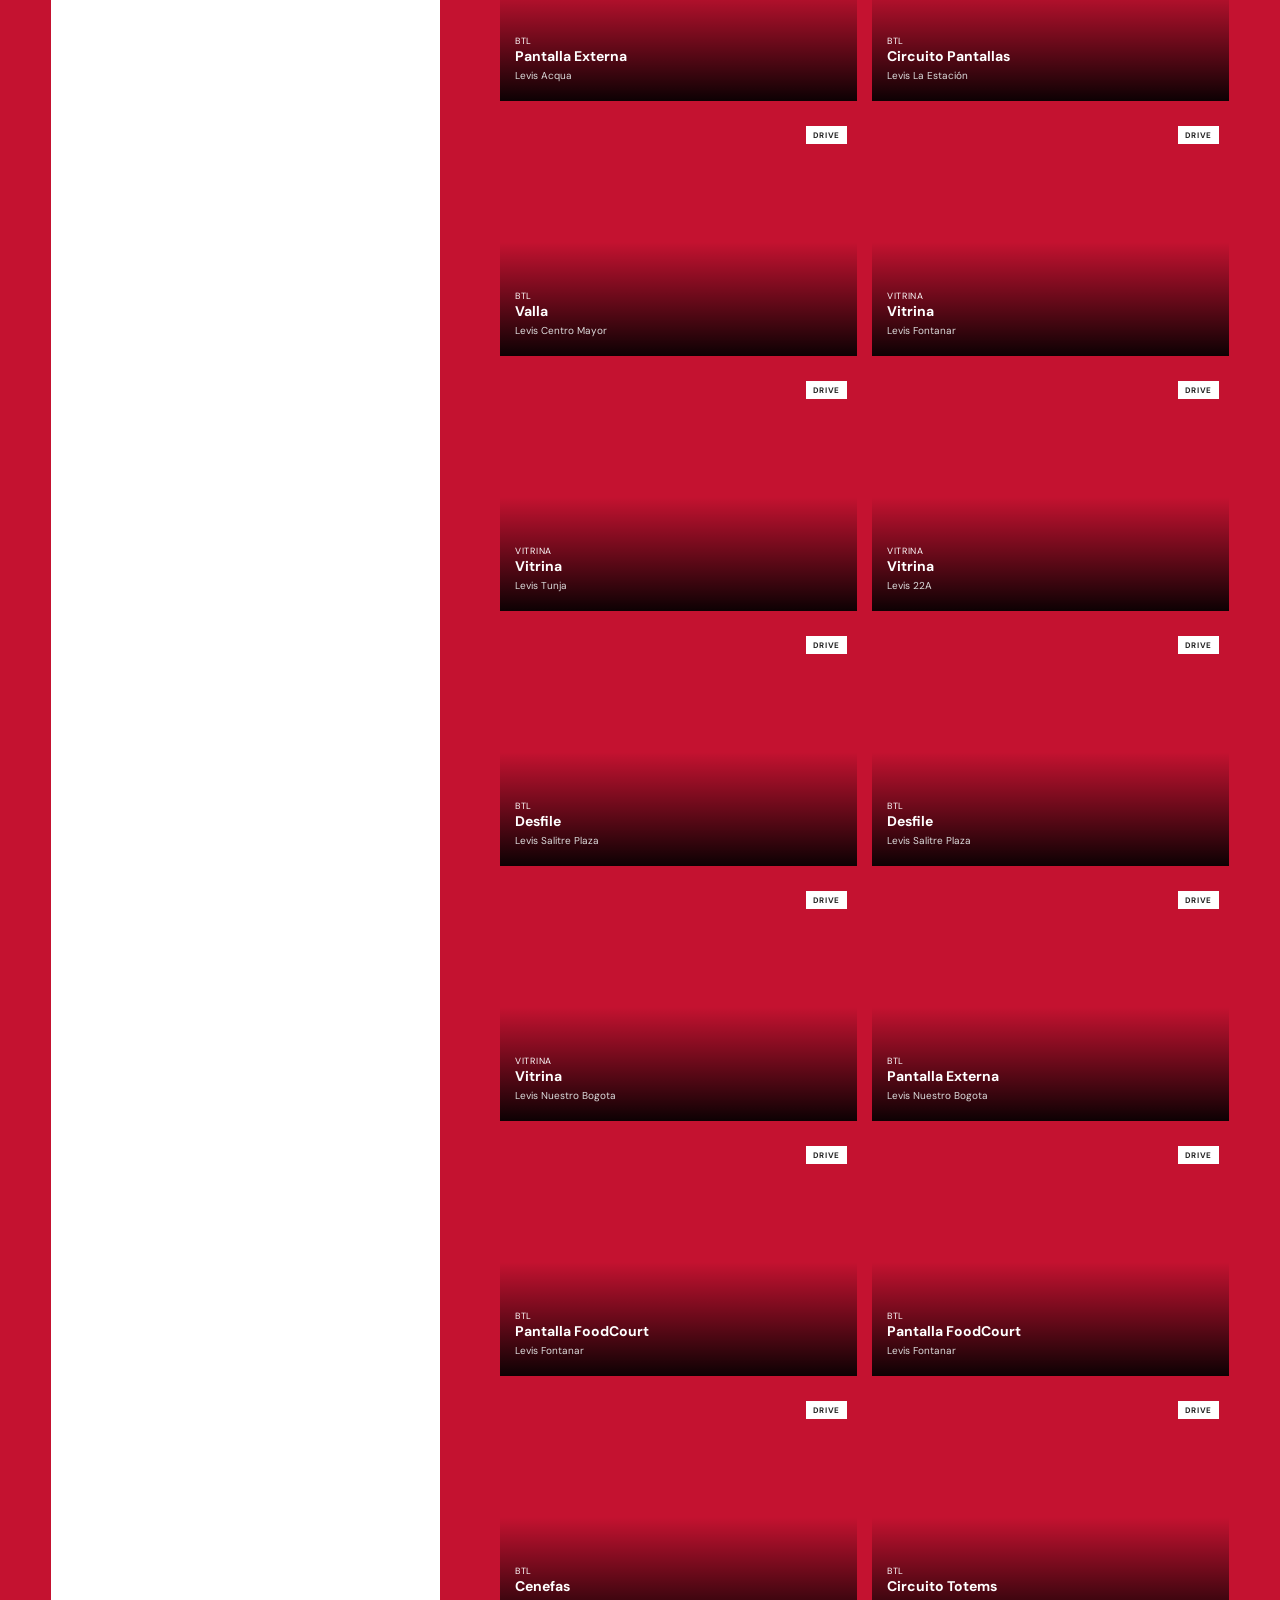
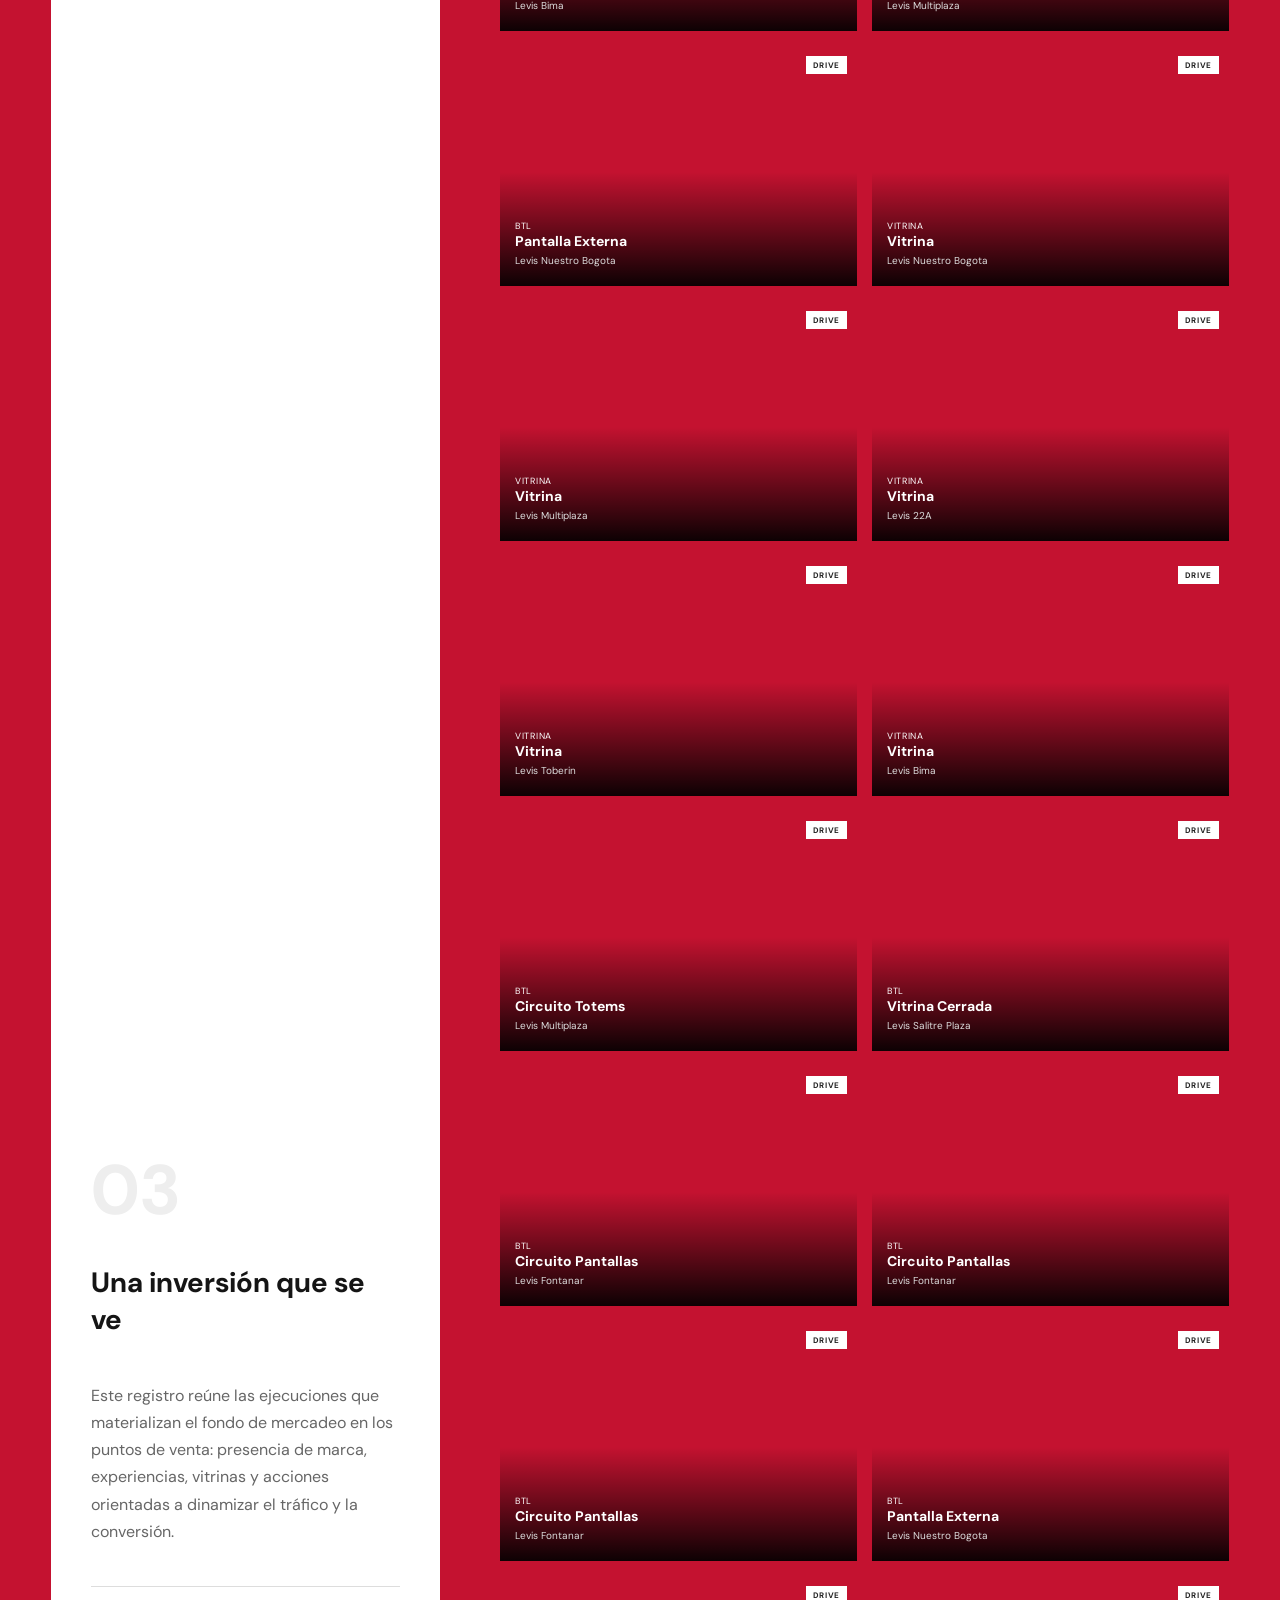
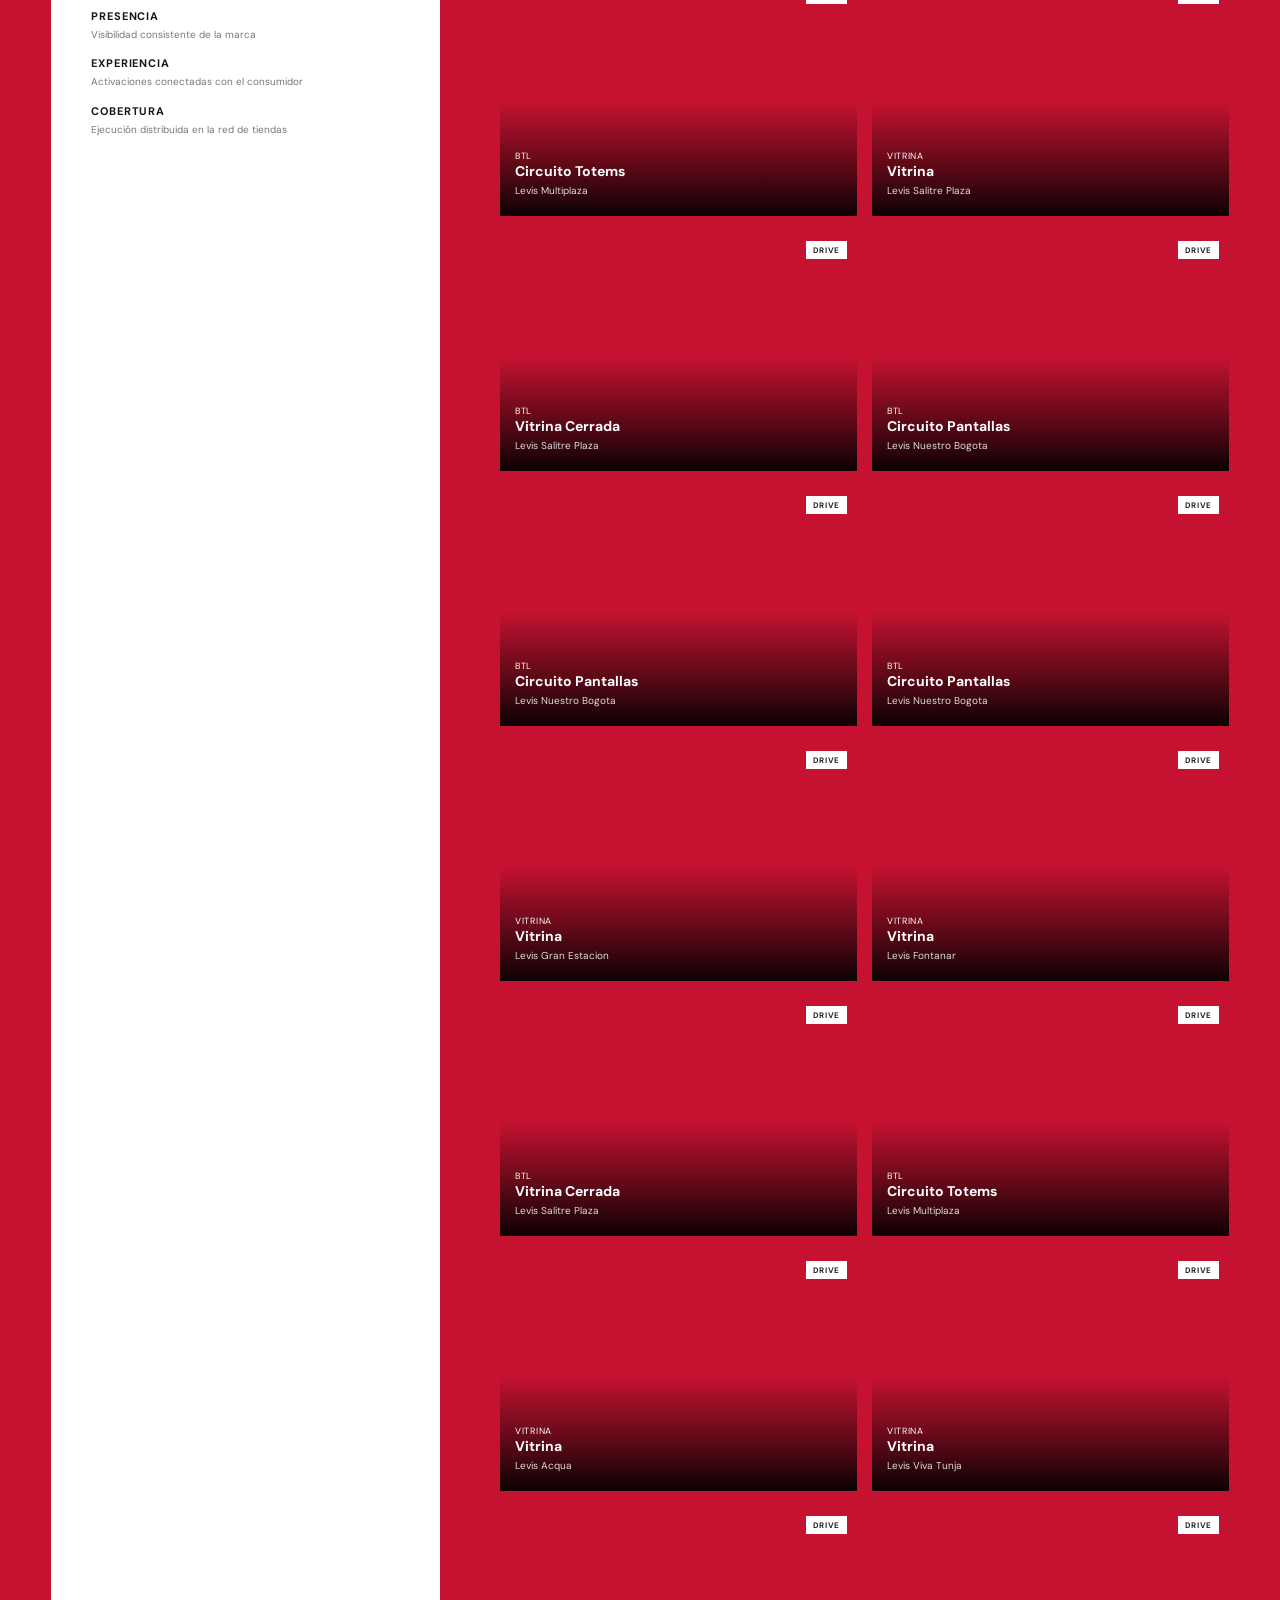
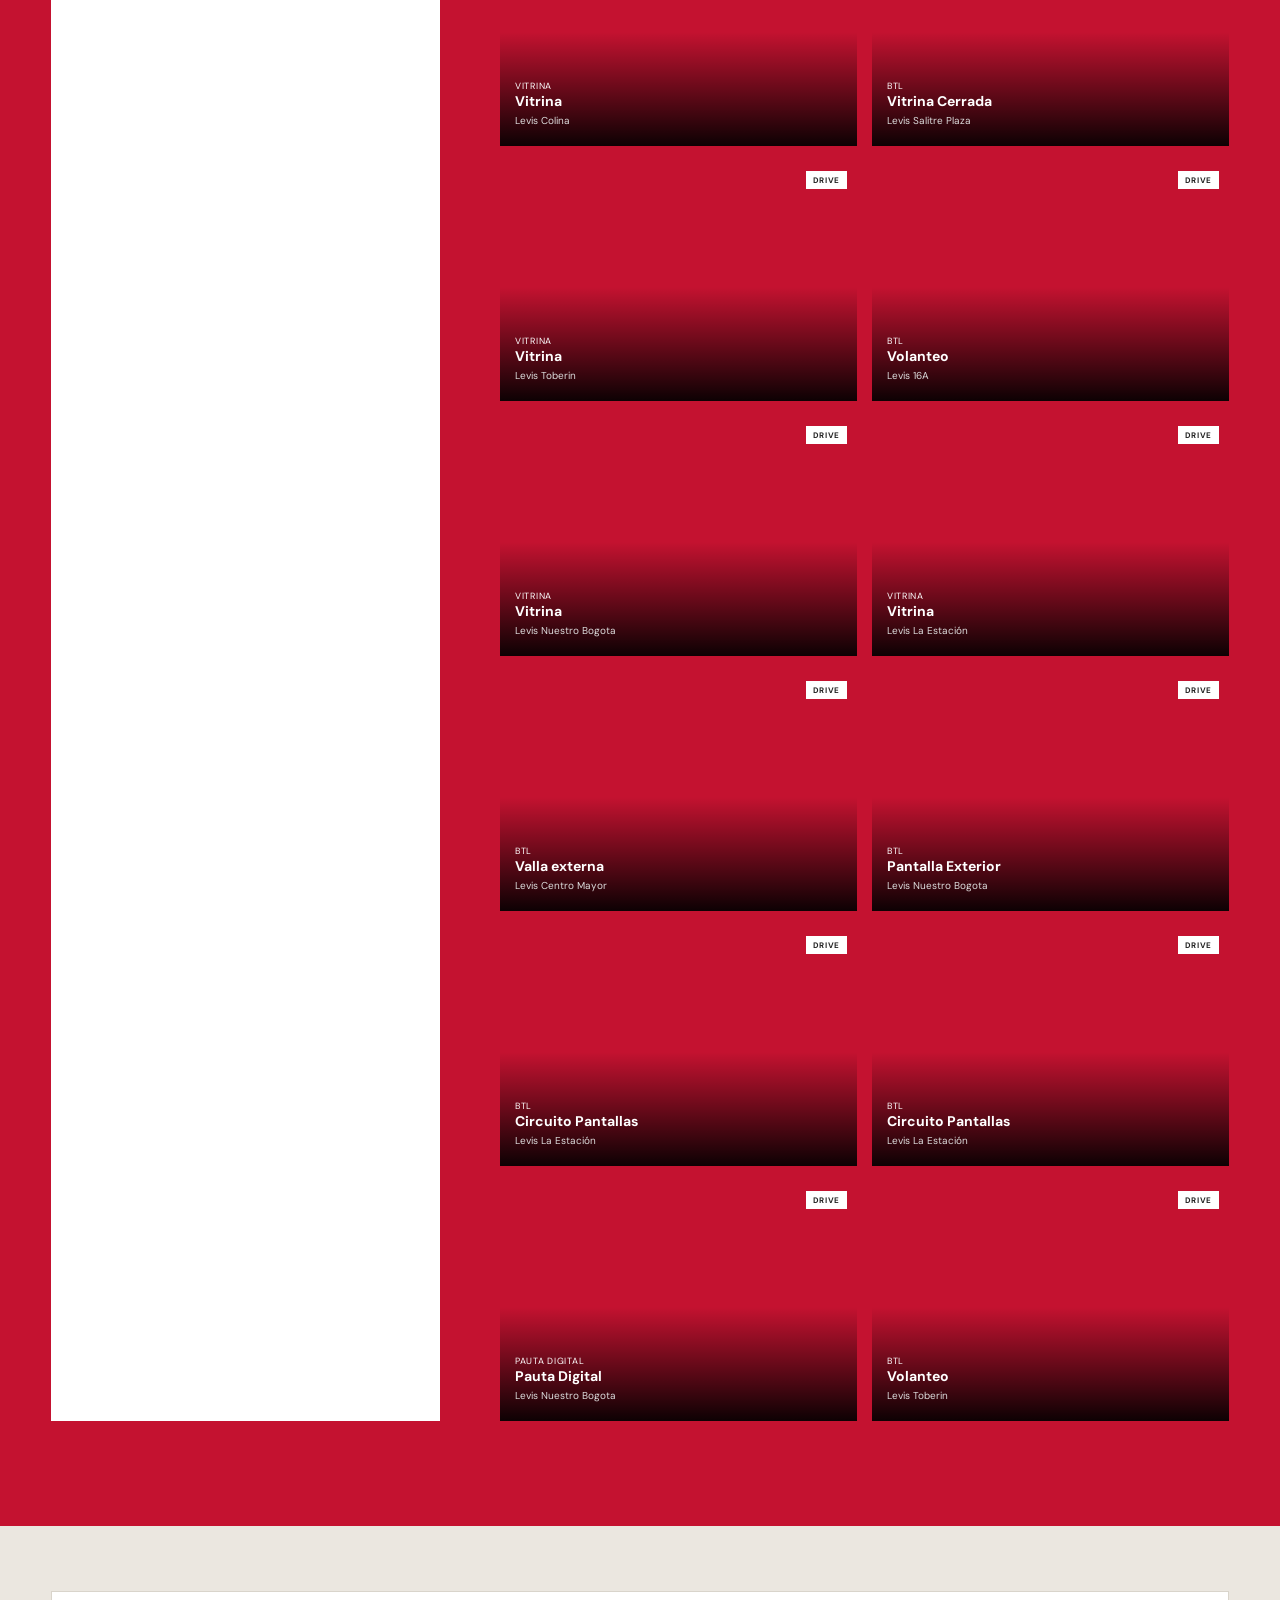
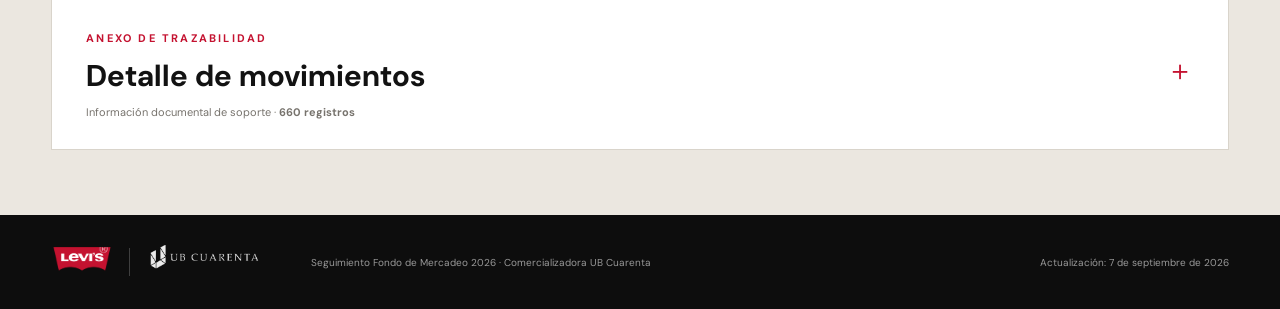
==== commit 7191d27a: "Actualizar informe Levi's" ====
--- a/admin.html
+++ b/admin.html
@@ -11,7 +11,7 @@
 <section class="section evidence" id="evidencias"><div class="shell"><div class="section-heading light"><div><p class="eyebrow">Reporte fotográfico</p><h2>La ejecución, en imágenes</h2></div><p>Cada evidencia queda identificada por acción y tienda.</p></div><div class="evidence-layout"><article class="evidence-intro presentation-copy"><span class="big-number">03</span><h3>Una inversión que se ve</h3><p>Este registro reúne las ejecuciones que materializan el fondo de mercadeo en los puntos de venta: presencia de marca, experiencias, vitrinas y acciones orientadas a dinamizar el tráfico y la conversión.</p><div class="evidence-principles"><span><b>Presencia</b>Visibilidad consistente de la marca</span><span><b>Experiencia</b>Activaciones conectadas con el consumidor</span><span><b>Cobertura</b>Ejecución distribuida en la red de tiendas</span></div></article><div id="photoGallery" class="gallery"><div class="empty-gallery"><span>✦</span><p>Registro fotográfico de ejecución</p><small>Las evidencias se presentan por acción y punto de venta.</small></div></div></div></div></section>
 <section class="section trace-section" id="movimientos"><div class="shell"><details class="trace-details"><summary><div><p class="eyebrow red">Anexo de trazabilidad</p><h2>Detalle de movimientos</h2><span>Información documental de soporte · <b id="traceCount">259 registros</b></span></div><i>＋</i></summary><div class="trace-content"><p class="trace-note">Este anexo conserva el detalle de documentos, conceptos y proveedores sin interrumpir la lectura principal del informe.</p><div class="table-tools"><label class="search">⌕ <input id="searchInput" type="search" placeholder="Buscar concepto, documento o proveedor"></label><span id="tableCount"></span></div><div class="table-wrap"><table><thead><tr><th>Fecha</th><th>Acción / concepto</th><th>Tienda</th><th>Documento</th><th>Estado</th><th>Tipo de pago</th><th class="num">Valor</th></tr></thead><tbody id="movementRows"></tbody></table></div><button class="secondary" id="showMore">Ver más movimientos</button></div></details></div></section>
 </main>
-<footer><div class="footer-brands"><span class="logo-box levis-logo footer-levis"><img src="assets/logos/levis-rojo.png" alt="Levi's"></span><span class="footer-divider"></span><span class="logo-box ub-logo footer-ub"><img src="assets/logos/ub-cuarenta-blanco.png" alt="UB Cuarenta"></span></div><p>Seguimiento Fondo de Mercadeo 2026 · Comercializadora UB Cuarenta</p><p>Actualización: <span id="updatedAt"></span></p></footer><script src="assets/js/data.js?v=20260907212236"></script><script src="assets/js/app.js"></script><script src="assets/js/import-excel.js"></script><script src="assets/js/export-github.js"></script></body></html>
+<footer><div class="footer-brands"><span class="logo-box levis-logo footer-levis"><img src="assets/logos/levis-rojo.png" alt="Levi's"></span><span class="footer-divider"></span><span class="logo-box ub-logo footer-ub"><img src="assets/logos/ub-cuarenta-blanco.png" alt="UB Cuarenta"></span></div><p>Seguimiento Fondo de Mercadeo 2026 · Comercializadora UB Cuarenta</p><p>Actualización: <span id="updatedAt"></span></p></footer><script src="assets/js/data.js?v=20260907214202"></script><script src="assets/js/app.js"></script><script src="assets/js/import-excel.js"></script><script src="assets/js/export-github.js"></script></body></html>
 
 
 
@@ -28,3 +28,4 @@
 
 
 
+
